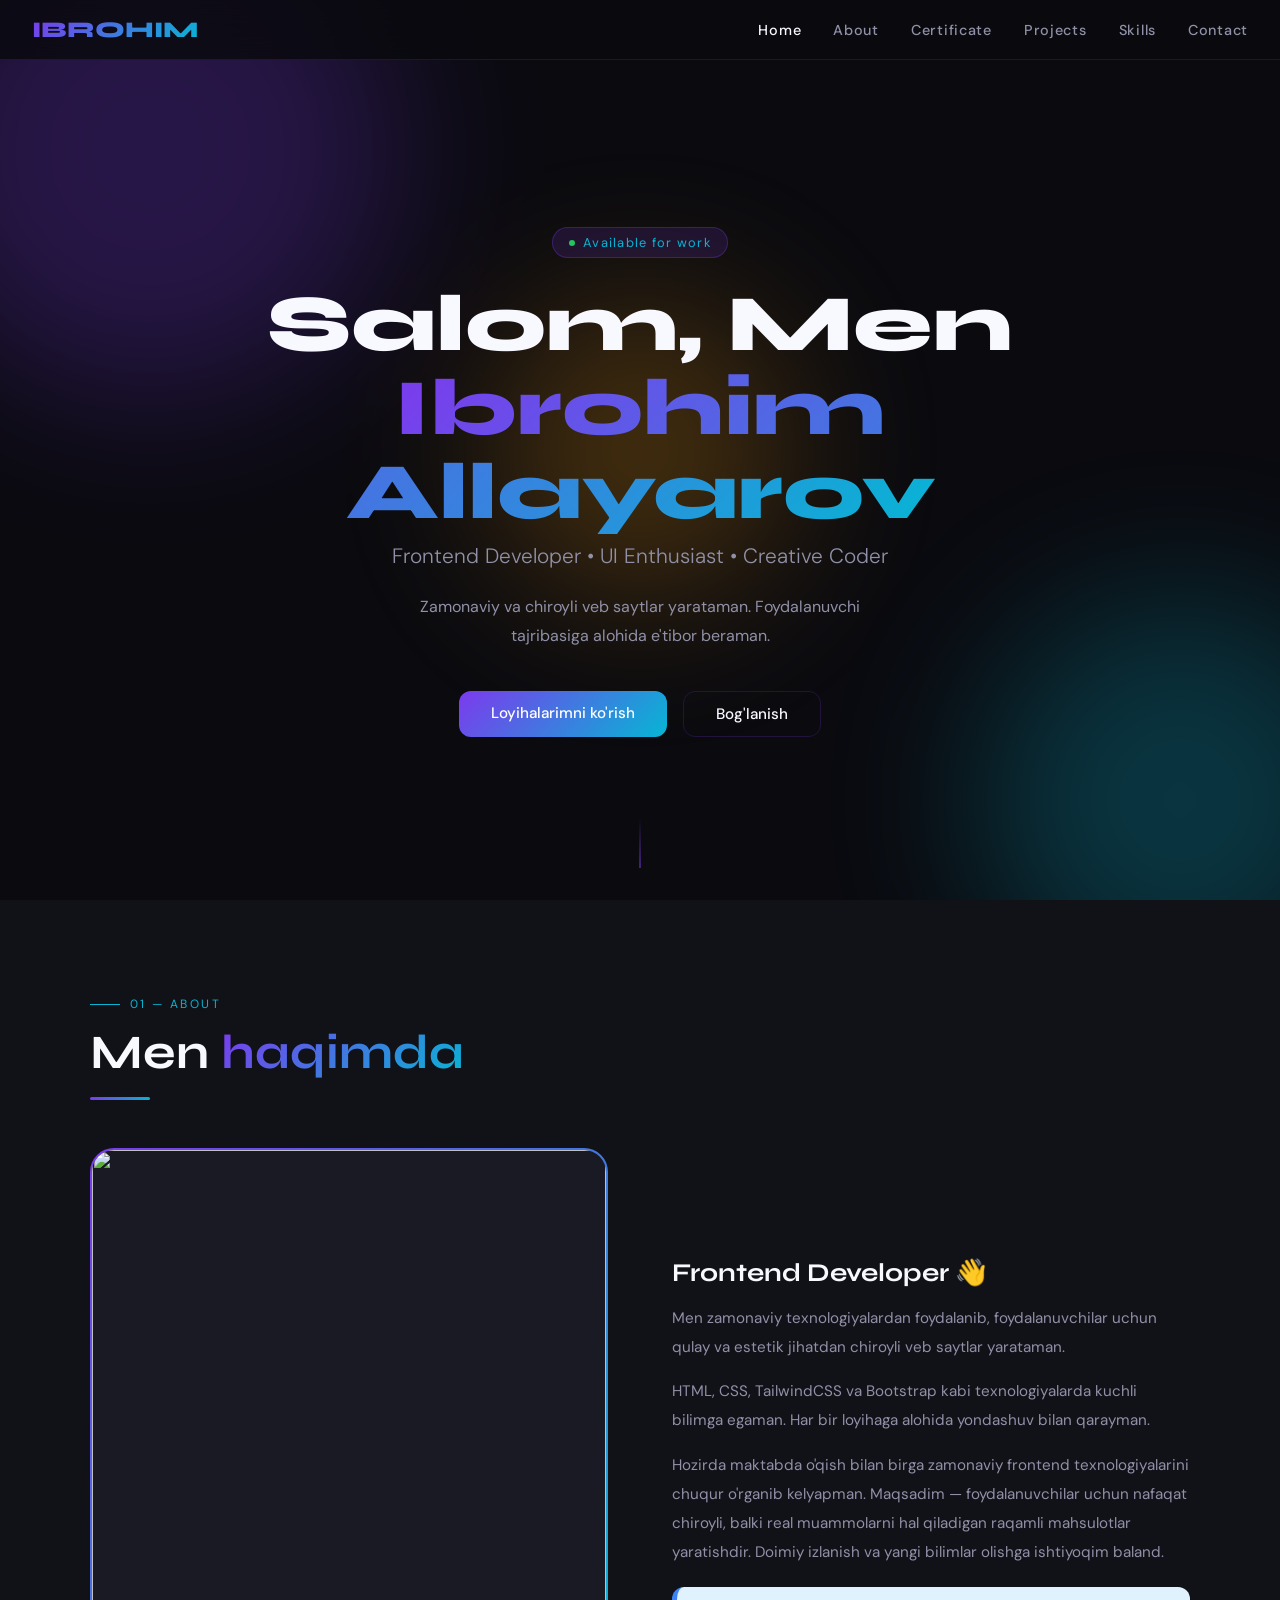
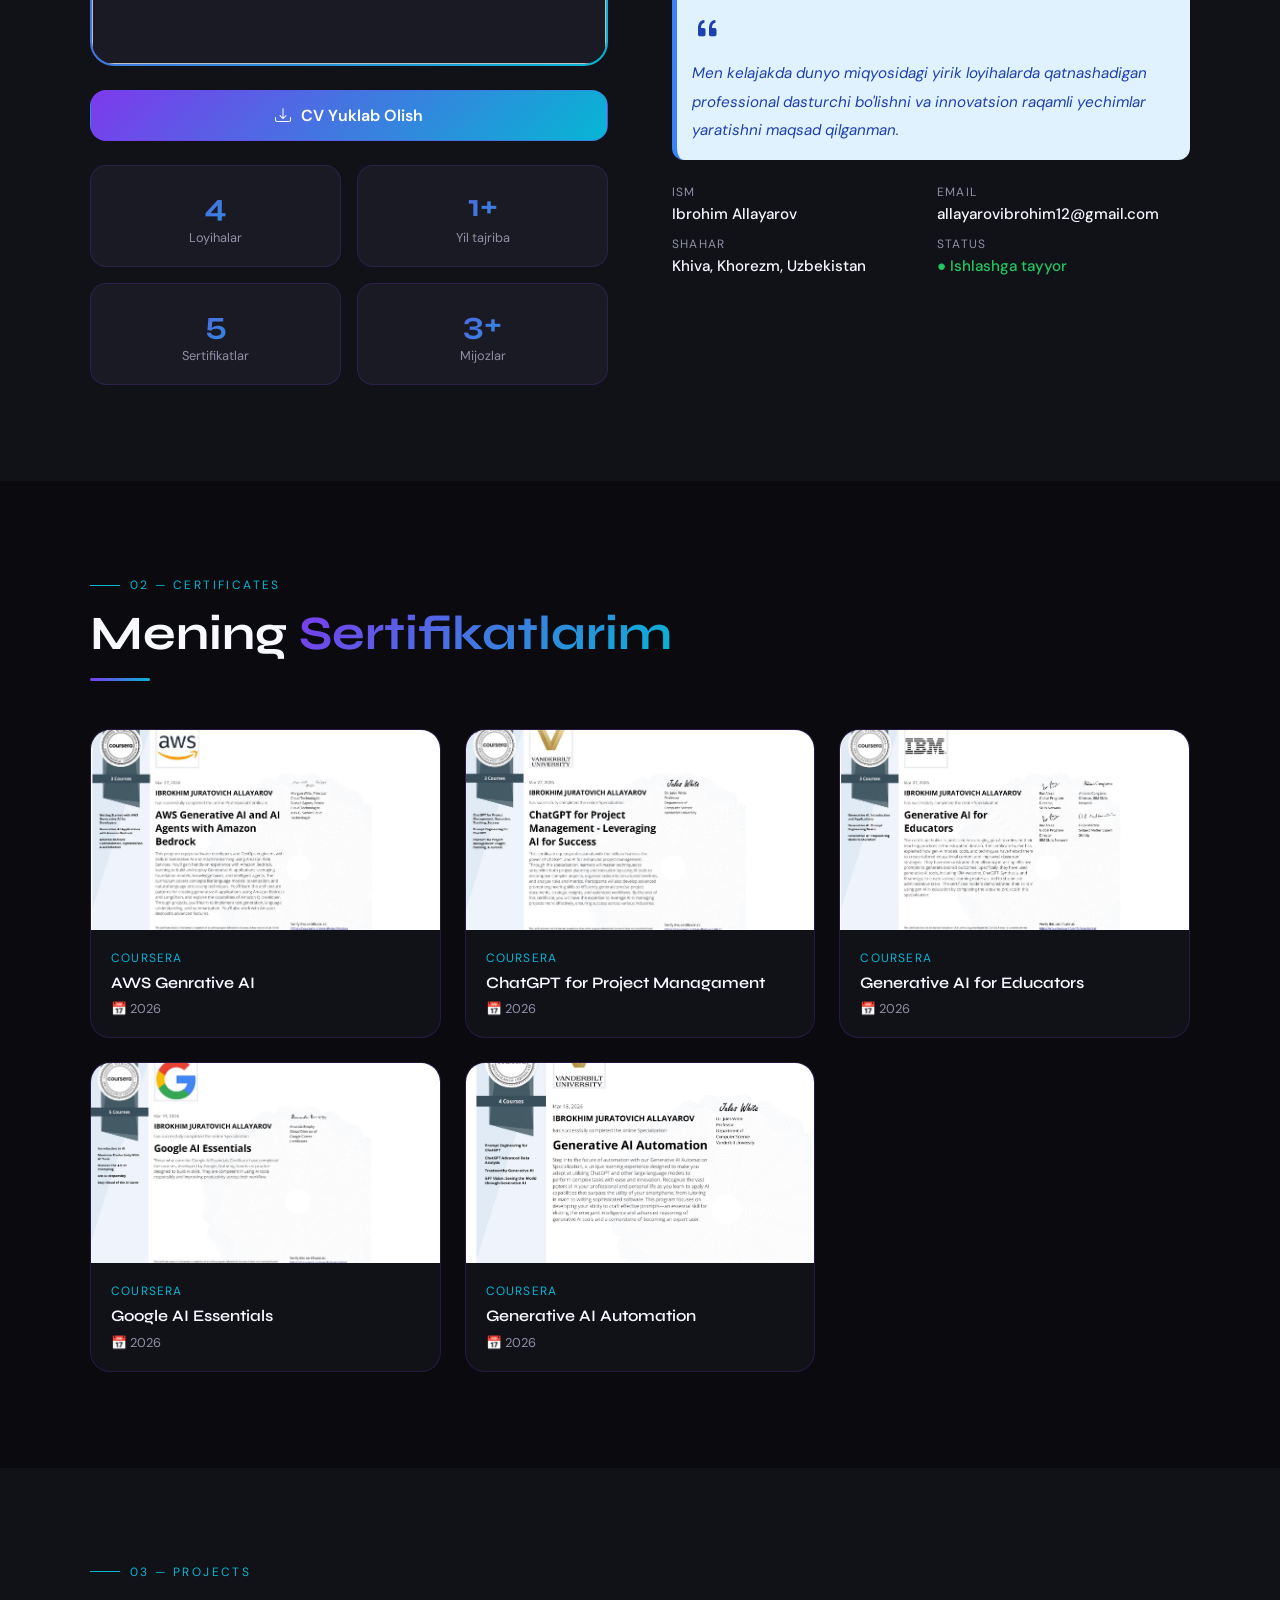
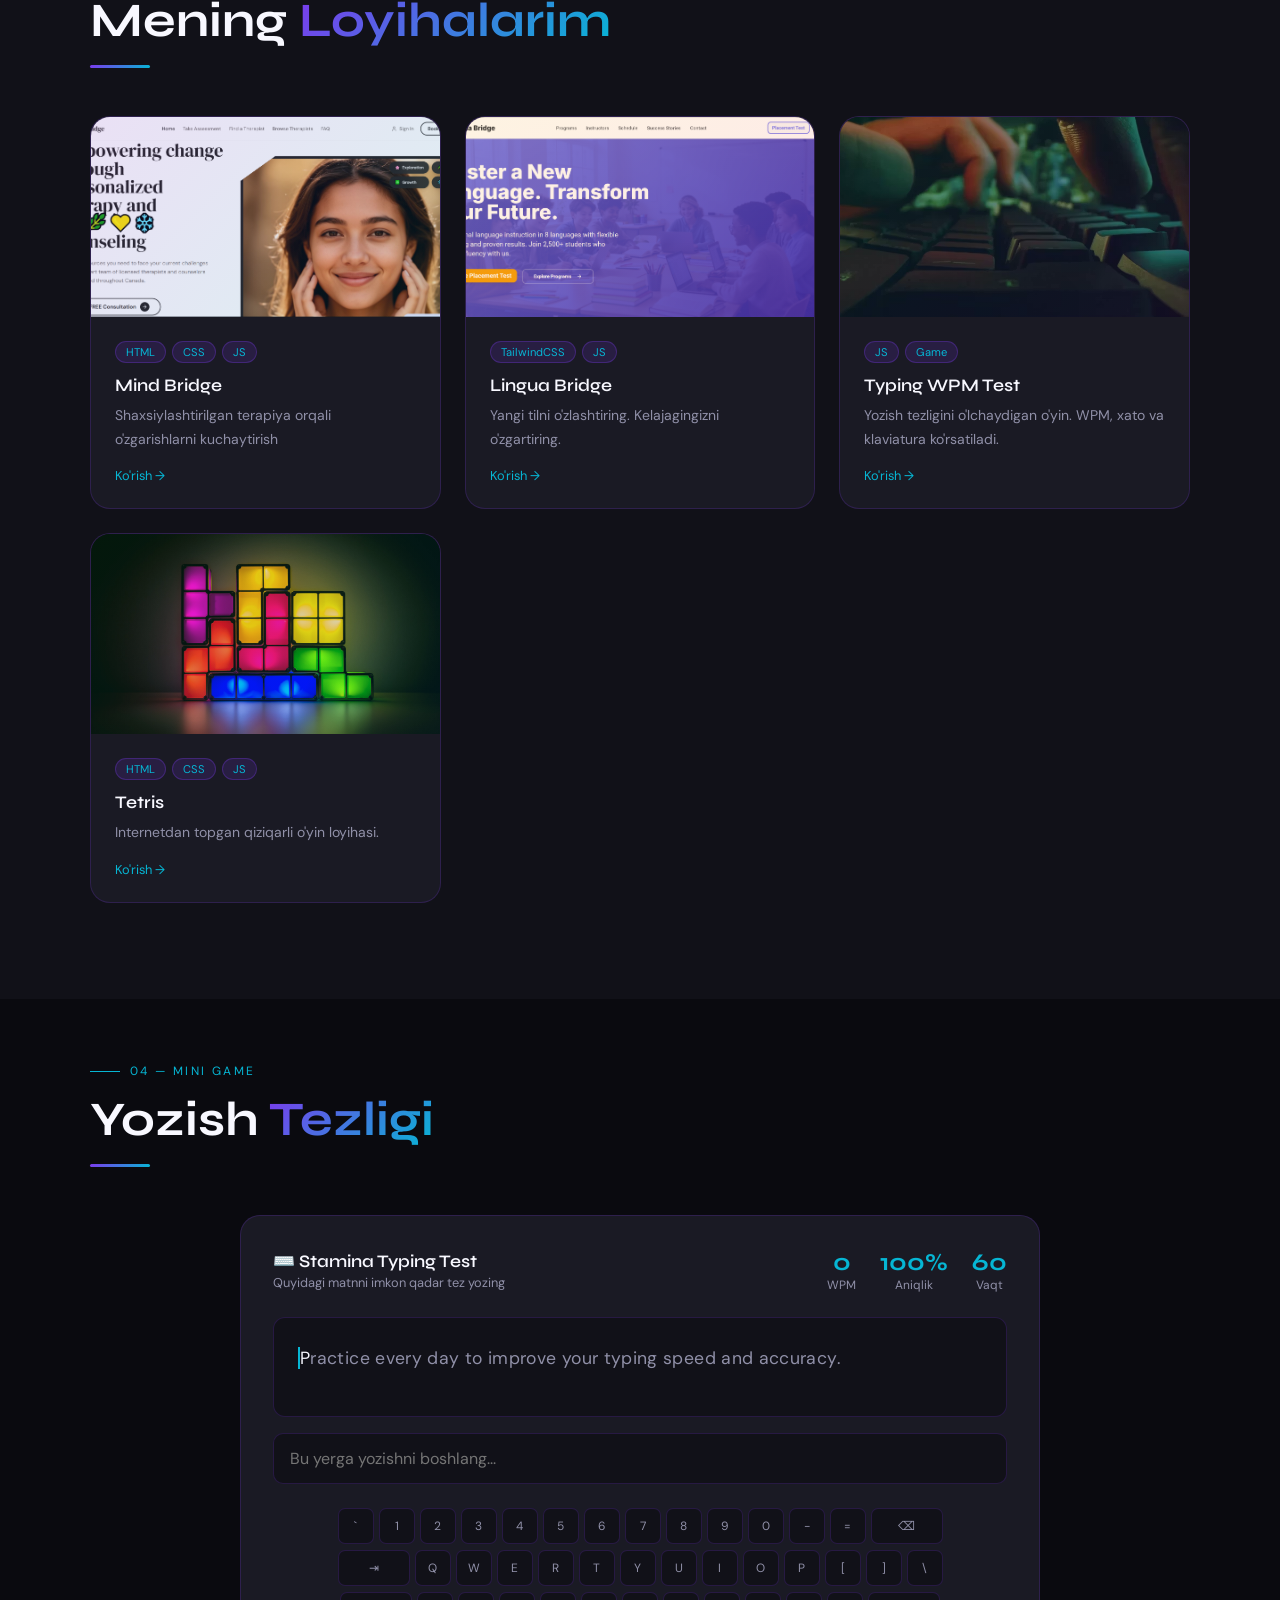
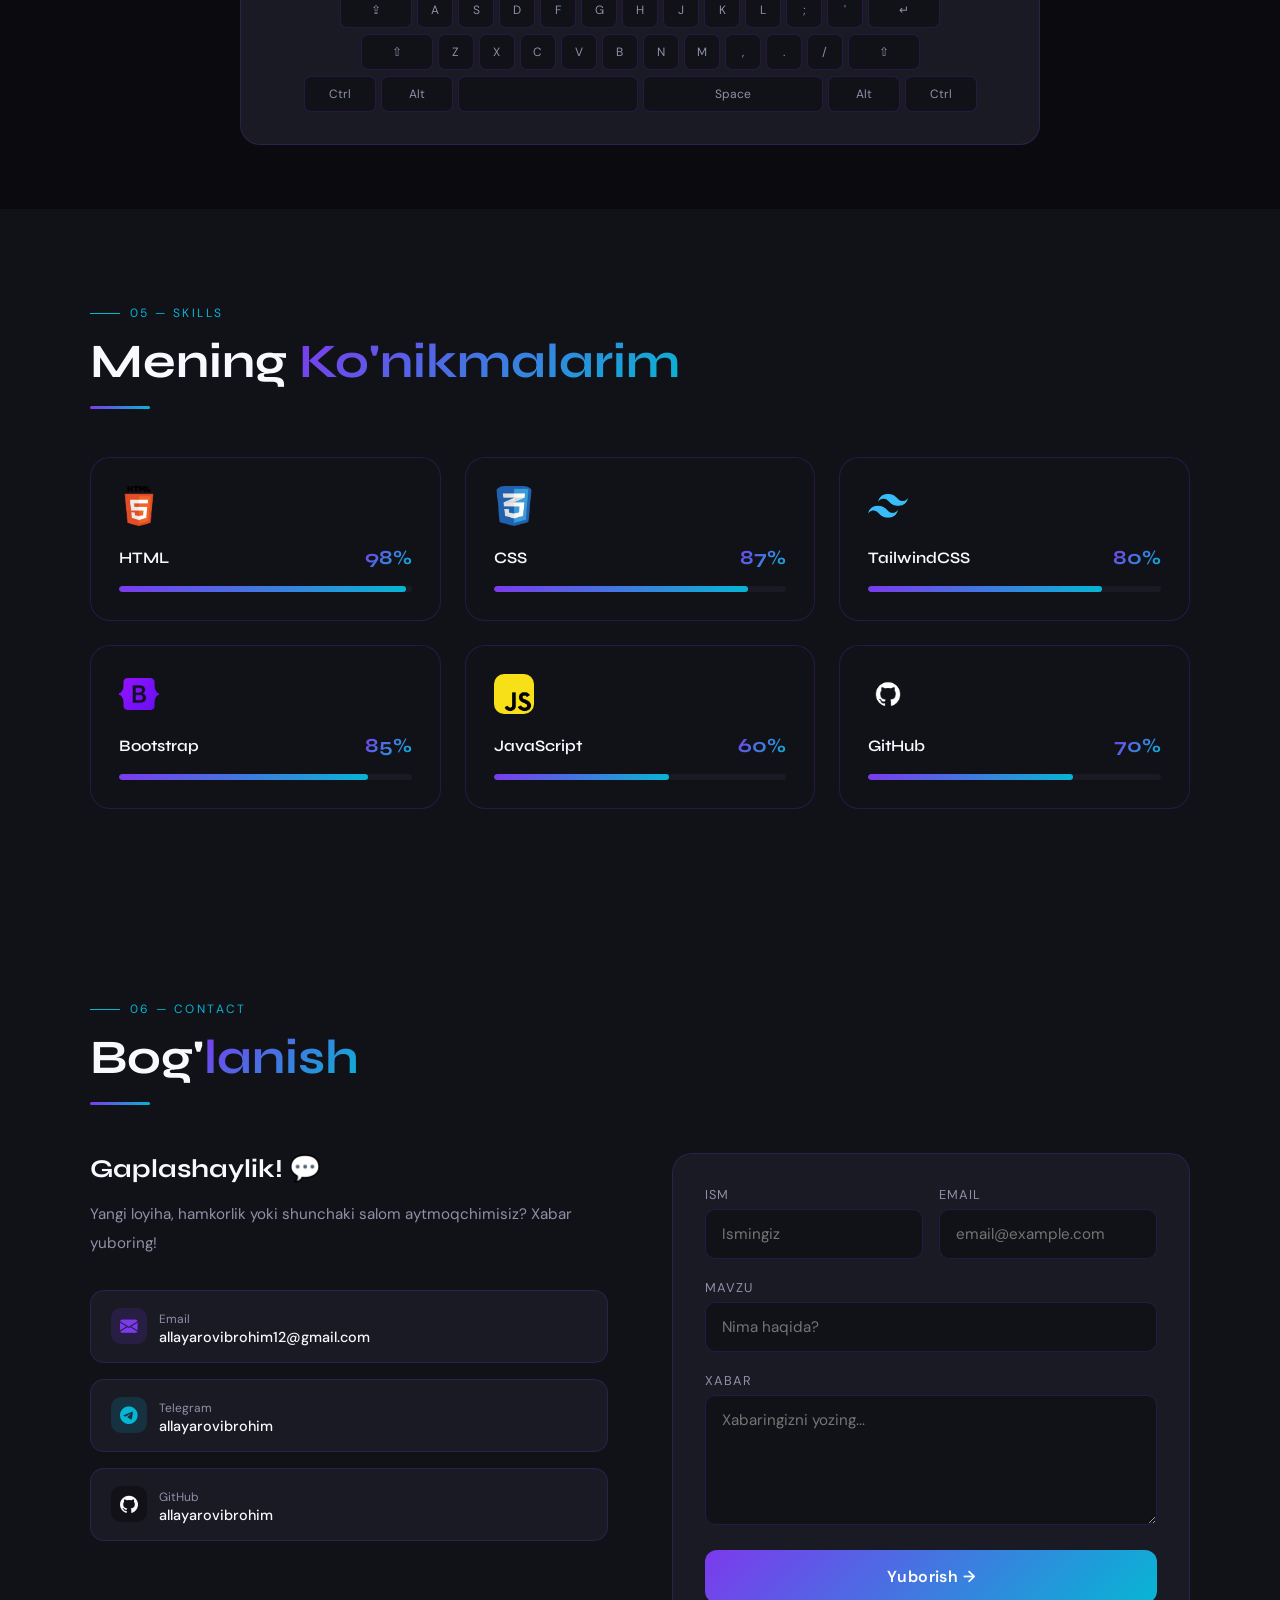
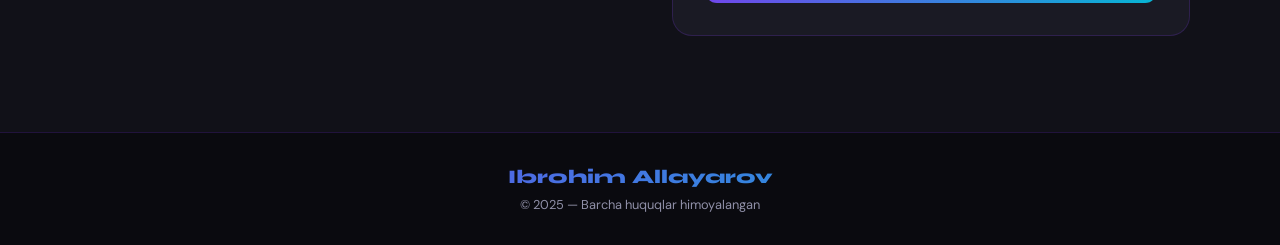
==== index.html @ ff2688ad "portfolio" ====
<!DOCTYPE html>
<html lang="uz">

<head>
    <meta charset="UTF-8">
    <meta name="viewport" content="width=device-width, initial-scale=1.0">
    <title>Portfolio | Frontend Developer</title>
    <link rel="preconnect" href="https://fonts.googleapis.com">
    <link
        href="https://fonts.googleapis.com/css2?family=Syne:wght@400;600;700;800&family=DM+Sans:wght@300;400;500&display=swap"
        rel="stylesheet">
    <link rel="stylesheet" href="style.css">
    <link rel="stylesheet" href="https://cdn.jsdelivr.net/npm/bootstrap-icons@1.11.3/font/bootstrap-icons.min.css">
</head>

<body>

    <!-- NAVBAR -->
    <nav>
        <div class="logo">DEV</div>
        <ul class="nav-links" id="navLinks">
            <li><a href="#home" onclick="closeMenu()">Home</a></li>
            <li><a href="#about" onclick="closeMenu()">About</a></li>
            <li><a href="#certificates" onclick="closeMenu()">Certificate</a></li>
            <li><a href="#projects" onclick="closeMenu()">Projects</a></li>
            <li><a href="#skills" onclick="closeMenu()">Skills</a></li>
            <li><a href="#contact" onclick="closeMenu()">Contact</a></li>
        </ul>
        <button class="nav-toggle" id="navToggle" aria-label="Menu" onclick="toggleMenu()">
            <span></span><span></span><span></span>
        </button>
    </nav>

    <!-- HERO -->
    <section id="home">
        <div class="hero-bg">
            <div class="orb orb1"></div>
            <div class="orb orb2"></div>
            <div class="orb orb3"></div>
        </div>
        <div class="hero-content">
            <div class="hero-badge">
                <span class="dot"></span>
                Available for work
            </div>
            <h1 class="hero-name">Salom, Men <span id="heroName">Allayarov Ibrohim</span></h1>
            <p class="hero-title">Frontend Developer • UI Enthusiast • Creative Coder</p>
            <p class="hero-desc">Zamonaviy va chiroyli veb saytlar yarataman. Foydalanuvchi tajribasiga alohida e'tibor
                beraman.</p>
            <div class="hero-btns">
                <a href="#projects" class="btn btn-primary">Loyihalarimni ko'rish</a>
                <a href="#contact" class="btn btn-outline">Bog'lanish</a>
            </div>
        </div>
        <div class="scroll-hint">
            <div class="scroll-line"></div>
        </div>
    </section>

    <!-- ABOUT -->
    <section id="about">
        <div class="container">
            <div class="section-label">01 — About</div>
            <h2 class="section-title">Men <span>haqimda</span></h2>
            <div class="divider"></div>
            <div class="about-grid">
                <div class="about-visual">

                    <div class="about-img-frame">
                        <div class="about-img-inner">
                            <img src="image/profile.jpg" alt="">
                        </div>
                    </div>

                    <!-- CV BUTTON -->
                    <a class="cv-btn" href="cv.html">
                        <i class="bi bi-download"></i>
                        CV Yuklab Olish
                    </a>

                    <div class="about-stats">
                        <div class="stat-box">
                            <div class="stat-num" id="statProjects">0</div>
                            <div class="stat-label">Loyihalar</div>
                        </div>

                        <div class="stat-box">
                            <div class="stat-num" id="statExp">0</div>
                            <div class="stat-label">Yil tajriba</div>
                        </div>

                        <div class="stat-box">
                            <div class="stat-num" id="statCerts">0</div>
                            <div class="stat-label">Sertifikatlar</div>
                        </div>

                        <div class="stat-box">
                            <div class="stat-num" id="statClients">0</div>
                            <div class="stat-label">Mijozlar</div>
                        </div>
                    </div>

                </div>
                <div class="about-text">
                    <h3>Frontend Developer 👋</h3>
                    <p>Men zamonaviy texnologiyalardan foydalanib, foydalanuvchilar uchun qulay va estetik jihatdan
                        chiroyli veb saytlar yarataman.</p>
                    <p>HTML, CSS, TailwindCSS va Bootstrap kabi texnologiyalarda kuchli bilimga egaman. Har bir loyihaga
                        alohida yondashuv bilan qarayman.</p>
                    <p>Hozirda maktabda o'qish bilan birga zamonaviy frontend texnologiyalarini chuqur o'rganib
                        kelyapman.
                        Maqsadim — foydalanuvchilar uchun nafaqat chiroyli, balki real muammolarni hal qiladigan raqamli
                        mahsulotlar yaratishdir. Doimiy izlanish va yangi bilimlar olishga ishtiyoqim baland.</p>
                    <p
                        style="background-color: #e0f2fe; padding: 15px; border-radius: 12px; font-style: italic; border-left: 5px solid #3b82f6; color: #1e40af; margin-top: 20px;">
                        <i style="font-size: 30px;" class="bi bi-quote"></i> <br> <i>Men kelajakda dunyo miqyosidagi
                            yirik loyihalarda qatnashadigan professional dasturchi bo'lishni va innovatsion raqamli
                            yechimlar yaratishni maqsad qilganman.</i>
                    </p>
                    <div class="about-info">
                        <div class="info-item">
                            <span class="info-key">Ism</span>
                            <span class="info-val" id="aboutName">Your Name</span>
                        </div>
                        <div class="info-item">
                            <span class="info-key">Email</span>
                            <span class="info-val" id="aboutEmail">email@example.com</span>
                        </div>
                        <div class="info-item">
                            <span class="info-key">Shahar</span>
                            <span class="info-val" id="aboutCity">Toshkent, O'zbekiston</span>
                        </div>
                        <div class="info-item">
                            <span class="info-key">Status</span>
                            <span class="info-val" style="color:#22C55E">● Ishlashga tayyor</span>
                        </div>
                    </div>
                </div>
            </div>
        </div>
    </section>

    <!-- CERTIFICATES -->
    <section id="certificates">
        <div class="container">
            <div class="section-label">02 — Certificates</div>
            <h2 class="section-title">Mening <span>Sertifikatlarim</span></h2>
            <div class="divider"></div>
            <div class="certs-grid" id="certsGrid">
                <!-- 5 certificate cards -->
            </div>
        </div>
    </section>

    <!-- PROJECTS -->
    <section id="projects">
        <div class="container">
            <div class="section-label">03 — Projects</div>
            <h2 class="section-title">Mening <span>Loyihalarim</span></h2>
            <div class="divider"></div>
            <div class="projects-grid" id="projectsGrid">
                <!-- Projects injected by JS -->
            </div>
        </div>
    </section>

    <!-- TYPING GAME -->
    <section id="typing-section" style="padding:4rem 2rem">
        <div class="container">
            <div class="section-label">04 — Mini Game</div>
            <h2 class="section-title">Yozish <span>Tezligi</span></h2>
            <div class="divider"></div>
            <div id="typing-game">
                <div class="game-header">
                    <div>
                        <div style="font-family:'Syne',sans-serif;font-size:1.1rem;font-weight:600">⌨️ Stamina Typing
                            Test</div>
                        <div style="font-size:0.8rem;color:var(--muted);margin-top:2px">Quyidagi matnni imkon qadar tez
                            yozing</div>
                    </div>
                    <div class="game-stats">
                        <div class="game-stat">
                            <div class="game-stat-val" id="wpmVal">0</div>
                            <div class="game-stat-label">WPM</div>
                        </div>
                        <div class="game-stat">
                            <div class="game-stat-val" id="accVal">100%</div>
                            <div class="game-stat-label">Aniqlik</div>
                        </div>
                        <div class="game-stat">
                            <div class="game-stat-val" id="timeVal">60</div>
                            <div class="game-stat-label">Vaqt</div>
                        </div>
                    </div>
                </div>
                <div class="game-text-area" id="gameText"></div>
                <input class="game-input" id="gameInput" placeholder="Bu yerga yozishni boshlang..." autocomplete="off"
                    autocorrect="off" autocapitalize="off" spellcheck="false">
                <div class="game-result" id="gameResult">
                    <div style="font-size:0.9rem;color:var(--muted);margin-bottom:0.5rem">Yakuniy natija</div>
                    <div class="result-wpm" id="finalWpm">0 WPM</div>
                    <div style="font-size:0.9rem;color:var(--muted);margin-top:0.5rem" id="finalAcc"></div>
                    <button onclick="resetGame()"
                        style="margin-top:1rem;padding:0.6rem 1.5rem;border-radius:10px;background:var(--grad);border:none;color:#fff;cursor:pointer;font-size:0.9rem;font-family:'DM Sans',sans-serif">Qayta
                        urinish ↺</button>
                </div>
                <div class="keyboard" id="keyboard"></div>
            </div>
        </div>
    </section>

    <!-- SKILLS -->
    <section id="skills" style="background:var(--bg2)">
        <div class="container">
            <div class="section-label">05 — Skills</div>
            <h2 class="section-title">Mening <span>Ko'nikmalarim</span></h2>
            <div class="divider"></div>
            <div class="skills-grid" id="skillsGrid"></div>
        </div>
    </section>

    <!-- CONTACT -->
    <section id="contact">
        <div class="container">
            <div class="section-label">06 — Contact</div>
            <h2 class="section-title">Bog'<span>lanish</span></h2>
            <div class="divider"></div>
            <div class="contact-grid">
                <div class="contact-info">
                    <h3>Gaplashaylik! 💬</h3>
                    <p>Yangi loyiha, hamkorlik yoki shunchaki salom aytmoqchimisiz? Xabar yuboring!</p>
                    <div class="contact-links">
                        <a href="mailto:email@example.com" class="contact-link">
                            <div class="cl-icon email"><i class="bi bi-envelope-fill"></i></div>
                            <div class="cl-text">
                                <small>Email</small>
                                <span id="contactEmail">allayarovibrohim12@gmail.com</span>
                            </div>
                        </a>
                        <a href="https://t.me/allayarovibrohim" target="_blank" rel="noopener noreferrer"
                            class="contact-link">
                            <div class="cl-icon telegram"><i class="bi bi-telegram"></i></div>
                            <div class="cl-text">
                                <small>Telegram</small>
                                <span id="contactTelegram">allayarovibrohim</span>
                            </div>
                        </a>
                        <a href="https://github.com/allayarovibrohim" target="_blank" rel="noopener noreferrer"
                            class="contact-link">
                            <div class="cl-icon github"><i class="bi bi-github"></i></div>
                            <div class="cl-text">
                                <small>GitHub</small>
                                <span id="contactGithub">allayarovibrohim</span>
                            </div>
                        </a>
                    </div>
                </div>
                <div class="contact-form">
                    <div class="form-row">
                        <div class="form-group">
                            <label>Ism</label>
                            <input type="text" id="cfName" placeholder="Ismingiz">
                        </div>
                        <div class="form-group">
                            <label>Email</label>
                            <input type="email" id="cfEmail" placeholder="email@example.com">
                        </div>
                    </div>
                    <div class="form-group">
                        <label>Mavzu</label>
                        <input type="text" id="cfSubject" placeholder="Nima haqida?">
                    </div>
                    <div class="form-group">
                        <label>Xabar</label>
                        <textarea id="cfMsg" placeholder="Xabaringizni yozing..."></textarea>
                    </div>
                    <button class="btn-send" onclick="sendMessage()">Yuborish →</button>
                </div>
            </div>
        </div>
    </section>

    <!-- FOOTER -->
    <footer>
        <div class="footer-logo" id="footerName">DEV</div>
        <p>© 2025 — Barcha huquqlar himoyalangan</p>
    </footer>

    <!-- LIGHTBOX -->
    <div class="lightbox" id="lightbox" onclick="closeLightbox()">
        <button class="lb-close" onclick="closeLightbox()">✕</button>
        <img id="lbImg" src="" alt="Certificate">
    </div>

    <script>
        // ============ DEFAULT DATA — O'ZINGIZNING MA'LUMOTLARINGIZNI KIRITING ============
        const DATA = {
            name: "Ibrohim Allayarov",
            email: "allayarovibrohim12@gmail.com",
            city: "Khiva, Khorezm, Uzbekistan",
            telegram: "allayarovibrohim",
            github: "allayarovibrohim",
            stats: { projects: 4, exp: 1, certs: 5, clients: 3 },

            // Sertifikatlaringiz — img: certificate rasmini qo'ying, link: Coursera/boshqa havolasi
            certificates: [
                { platform: "Coursera", title: "AWS Genrative AI", date: "2026", img: "media/certificates/aws-generative-ai-bedrock.jpg", link: "https://www.coursera.org/account/accomplishments/specialization/certificate/GSCW2N4VUIDJ" },
                { platform: "Coursera", title: "ChatGPT for Project Managament", date: "2026", img: "media/certificates/chatgpt-project-management.jpg", link: "https://www.coursera.org/account/accomplishments/specialization/certificate/C3LVZTLEX52X" },
                { platform: "Coursera", title: "Generative AI for Educators", date: "2026", img: "media/certificates/generative-ai-for-educators.jpg", link: "https://www.coursera.org/account/accomplishments/specialization/certificate/FNHV1QO3H07A" },
                { platform: "Coursera", title: "Google AI Essentials", date: "2026", img: "media/certificates/google-ai-essentials.jpg", link: "https://www.coursera.org/account/accomplishments/specialization/certificate/E9WSN9SL5QDN" },
                { platform: "Coursera", title: "Generative AI Automation", date: "2026", img: "media/certificates/generative-ai-automation.jpg", link: "https://www.coursera.org/account/accomplishments/specialization/certificate/H05P8K94MFX8" },
            ],

            // Loyihalaringiz — link: sayt havolasi
            projects: [
                { title: "Mind Bridge", desc: "Shaxsiylashtirilgan terapiya orqali o'zgarishlarni kuchaytirish", tags: ["HTML", "CSS", "JS"], link: "https://mindbridge-website.lovable.app", img: "image/mindbridge.png", grad: "linear-gradient(135deg,#7C3AED33,#06B6D433)" },
                { title: "Lingua Bridge", desc: "Yangi tilni o'zlashtiring. Kelajagingizni o'zgartiring.", tags: ["TailwindCSS", "JS"], link: "https://wordways-bridge.lovable.app", img: "image/linguabridge.png", grad: "linear-gradient(135deg,#F59E0B33,#EF444433)" },
                { title: "Typing WPM Test", desc: "Yozish tezligini o'lchaydigan o'yin. WPM, xato va klaviatura ko'rsatiladi.", tags: ["JS", "Game"], link: "#typing-section", img: "image/typing.png", grad: "linear-gradient(135deg,#06B6D433,#7C3AED33)" },
                { title: "Tetris", desc: "Internetdan topgan qiziqarli o'yin loyihasi.", tags: ["HTML", "CSS", "JS"], link: "tetris.html", img: "image/tetris.png", grad: "linear-gradient(135deg,#22C55E33,#06B6D433)" },
            ],

            // Ko'nikmalaringiz (Skills)
            skills: [
                { name: "HTML", pct: 98, img: "image/html.png" },
                { name: "CSS", pct: 87, img: "image/css.png" },
                { name: "TailwindCSS", pct: 80, img: "image/tailwindcss.png" },
                { name: "Bootstrap", pct: 85, img: "image/bootstrap.png" },
                { name: "JavaScript", pct: 60, img: "image/js.png" }, // Adjusted JS percentage
                { name: "GitHub", pct: 70, img: "image/github.png" }, // Adjusted GitHub percentage
            ]
        };
        // ====================================================================

        let currentPortfolioData = DATA;

        function renderPortfolio() {
            document.getElementById('heroName').textContent = currentPortfolioData.name;
            document.getElementById('aboutName').textContent = currentPortfolioData.name;
            document.getElementById('aboutEmail').textContent = currentPortfolioData.email;
            document.getElementById('aboutCity').textContent = currentPortfolioData.city;
            document.getElementById('contactEmail').textContent = currentPortfolioData.email;
            document.getElementById('footerName').textContent = currentPortfolioData.name;
            document.querySelector('.logo').textContent = currentPortfolioData.name.split(' ')[0].toUpperCase();

            document.querySelector('a[href^="mailto"]').href = `mailto:${currentPortfolioData.email}`;
            document.querySelector('a[href*="t.me"]').href = `https://t.me/${currentPortfolioData.telegram}`;
            document.querySelector('a[href*="github.com"]').href = `https://github.com/${currentPortfolioData.github}`;
            document.getElementById('contactTelegram').textContent = currentPortfolioData.telegram;
            document.getElementById('contactGithub').textContent = currentPortfolioData.github;

            renderCertificates();
            renderProjects();
            renderSkills();
        }

        // Animate counters
        function animateCount(el, target, suffix = '') {
            let start = 0, dur = 1500, step = 16;
            const inc = target / (dur / step);
            const t = setInterval(() => {
                start = Math.min(start + inc, target);
                if (el) el.textContent = Math.floor(start) + (suffix || '');
                if (start >= target) clearInterval(t);
            }, step);
        }
        const observer = new IntersectionObserver(entries => {
            entries.forEach(e => {
                if (e.isIntersecting) {
                    animateCount(document.getElementById('statProjects'), currentPortfolioData.stats.projects);
                    animateCount(document.getElementById('statExp'), currentPortfolioData.stats.exp, '+');
                    animateCount(document.getElementById('statCerts'), currentPortfolioData.stats.certs);
                    animateCount(document.getElementById('statClients'), currentPortfolioData.stats.clients, '+');
                    observer.disconnect();
                }
            });
        }, { threshold: 0.3 });
        observer.observe(document.getElementById('about'));

        // Certificates
        function renderCertificates() {
            const certsGrid = document.getElementById('certsGrid');
            certsGrid.innerHTML = '';
            currentPortfolioData.certificates.forEach((c, i) => {
                certsGrid.innerHTML += `
  <div class="cert-card">
    <div class="cert-img">
      ${c.img ? `<img src="${c.img}" alt="${c.title.replace(/"/g, '&quot;')}">` : `<div class="cert-img-placeholder">🏆</div>`}
      <div class="cert-overlay">
        <button class="cert-action view" onclick="handleCertClick(event, ${i})" title="Ko'rish">👁</button>
        <a class="cert-action link" href="${c.link}" target="_blank" title="Havola" style="transform:rotate(45deg);display:inline-flex;align-items:center;justify-content:center;text-decoration:none">🔗</a>
      </div>
    </div>
    <div class="cert-body">
      <div class="cert-platform">${c.platform}</div>
      <div class="cert-title">${c.title}</div>
      <div class="cert-date">📅 ${c.date}</div>
    </div>
  </div>`;
            });
        }

        function handleCertClick(e, index) {
            const c = currentPortfolioData.certificates[index];
            openLightbox(e, c.img || '', c.title);
        }

        // Projects
        function renderProjects() {
            const projGrid = document.getElementById('projectsGrid');
            projGrid.innerHTML = '';
            currentPortfolioData.projects.forEach(p => {
                projGrid.innerHTML += `
  <a class="proj-card" href="${p.link}" ${p.link.startsWith('http') ? 'target="_blank"' : ''}>
    <div class="proj-thumb">
      <div class="proj-thumb-gradient" style="background:${p.grad}"></div>
      <div class="proj-thumb-content">
    ${p.img
                        ? `<img src="${p.img}" alt="${p.title.replace(/"/g, '&quot;')}" class="project-image">`
                        : `<div class="proj-thumb-icon">${p.emoji}</div>`}
</div>
    </div>
    <div class="proj-body">
      <div class="proj-tags">${p.tags.map(t => `<span class="proj-tag">${t}</span>`).join('')}</div>
      <div class="proj-title">${p.title}</div>
      <div class="proj-desc">${p.desc || ''}</div>
      <div class="proj-link-icon">Ko'rish →</div>
    </div>
  </a>`;
            });
        }

        // Skills
        function renderSkills() {
            const skillsGrid = document.getElementById('skillsGrid');
            skillsGrid.innerHTML = '';
            currentPortfolioData.skills.forEach(s => {
                skillsGrid.innerHTML += `
  <div class="skill-card">
    <div class="skill-icon">${s.img ? `<img src="${s.img}" alt="${s.name}" class="skill-image">` : s.icon}</div>
    <div class="skill-top">
      <span class="skill-name">${s.name}</span>
      <span class="skill-pct">${s.pct}%</span>
    </div>
    <div class="skill-bar-bg"><div class="skill-bar" data-pct="${s.pct}"></div></div>
  </div>`;
            });

            const skillObs = new IntersectionObserver(entries => {
                entries.forEach(e => {
                    if (e.isIntersecting) {
                        document.querySelectorAll('.skill-bar').forEach(bar => {
                            bar.style.width = bar.dataset.pct + '%';
                        });
                        skillObs.disconnect();
                    }
                });
            }, { threshold: 0.2 });
            skillObs.observe(document.getElementById('skills'));
        }

        // Lightbox
        function openLightbox(e, src, title) {
            const lb = document.getElementById('lightbox');
            const img = document.getElementById('lbImg');
            if (src) { img.src = src; } else { img.src = 'data:image/svg+xml,<svg xmlns="http://www.w3.org/2000/svg" width="400" height="300"><rect fill="%231A1A24" width="400" height="300" rx="16"/><text x="200" y="140" text-anchor="middle" fill="%239090A8" font-size="48">🏆</text><text x="200" y="190" text-anchor="middle" fill="%239090A8" font-size="18">' + encodeURIComponent(title) + '</text></svg>'; }
            lb.classList.add('active');
            if (e) e.stopPropagation();
        }
        function closeLightbox() { document.getElementById('lightbox').classList.remove('active'); }

        // Nav
        function toggleMenu() {
            document.getElementById('navLinks').classList.toggle('open');
        }
        function closeMenu() {
            document.getElementById('navLinks').classList.remove('open');
        }

        // Contact form
        function sendMessage() {
            const n = document.getElementById('cfName').value.trim();
            const e = document.getElementById('cfEmail').value.trim();
            const s = document.getElementById('cfSubject').value.trim();
            const m = document.getElementById('cfMsg').value.trim();
            if (!n || !e || !m) { alert('Iltimos, barcha maydonlarni to\'ldiring!'); return; }
            const mailto = `mailto:${currentPortfolioData.email}?subject=${encodeURIComponent(s || 'Portfolio orqali xabar')}&body=${encodeURIComponent('Ism: ' + n + '\nEmail: ' + e + '\n\n' + m)}`;
            window.location.href = mailto;
        }

        function setTheme(theme) {
            document.documentElement.setAttribute('data-theme', theme);
            localStorage.setItem('portfolio_theme', theme);

            if (theme === 'system') {
                const isDark = window.matchMedia('(prefers-color-scheme: dark)').matches;
                document.documentElement.setAttribute('data-theme', isDark ? 'dark' : 'light');
            }
        }

        // Sahifa yuklanganda mavzuni tekshirish
        const savedTheme = localStorage.getItem('portfolio_theme') || 'dark';
        setTheme(savedTheme);

        // Sahifa yuklanganda sessiyani tekshirish
        window.addEventListener('load', () => {
            renderPortfolio();
        });

        // ===== TYPING GAME =====
        const sentences = [
            "Frontend development is the art of creating beautiful user interfaces.",
            "JavaScript is the language of the web and powers modern applications.",
            "CSS makes websites look stunning and responsive on all devices.",
            "TailwindCSS utility classes speed up the development workflow greatly.",
            "Clean code is the foundation of every successful software project.",
            "Practice every day to improve your typing speed and accuracy.",
            "Web development combines creativity and technical skills perfectly.",
        ];

        let gameState = { active: false, timer: null, timeLeft: 60, wordIndex: 0, charIndex: 0, errors: 0, totalTyped: 0, startTime: null };
        let currentSentence = '';
        let pressedKeys = new Set();

        const keyboard = [
            ['`', '1', '2', '3', '4', '5', '6', '7', '8', '9', '0', '-', '=', '⌫ wide'],
            ['Tab wider', 'q', 'w', 'e', 'r', 't', 'y', 'u', 'i', 'o', 'p', '[', ']', '\\'],
            ['Caps wider', 'a', 's', 'd', 'f', 'g', 'h', 'j', 'k', 'l', ';', "'", 'Enter wider'],
            ['Shift wider', 'z', 'x', 'c', 'v', 'b', 'n', 'm', ',', '.', '/', `↑ wide`],
            ['Ctrl wide', 'Alt wide', 'widest', ' ', 'Alt wide', 'Ctrl wide']
        ];
        const kbEl = document.getElementById('keyboard');
        const rows = [
            ['`', '1', '2', '3', '4', '5', '6', '7', '8', '9', '0', '-', '=', 'Backspace'],
            ['Tab', 'q', 'w', 'e', 'r', 't', 'y', 'u', 'i', 'o', 'p', '[', ']', '\\'],
            ['Caps', 'a', 's', 'd', 'f', 'g', 'h', 'j', 'k', 'l', ';', "'", 'Enter'],
            ['Shift', 'z', 'x', 'c', 'v', 'b', 'n', 'm', ',', '.', '/', '↑'],
            ['Ctrl', 'Alt', ' ', 'Space', 'Alt', 'Ctrl']
        ];
        const displayRows = [
            ['`', '1', '2', '3', '4', '5', '6', '7', '8', '9', '0', '-', '=', '⌫'],
            ['⇥', 'Q', 'W', 'E', 'R', 'T', 'Y', 'U', 'I', 'O', 'P', '[', ']', '\\'],
            ['⇪', 'A', 'S', 'D', 'F', 'G', 'H', 'J', 'K', 'L', ';', "'", '↵'],
            ['⇧', 'Z', 'X', 'C', 'V', 'B', 'N', 'M', ',', '.', '/', '⇧'],
            ['Ctrl', 'Alt', '', 'Space', 'Alt', 'Ctrl']
        ];
        const wideKeys = new Set(['Backspace', 'Tab', 'Caps', 'Enter', 'Shift', '↑', 'Ctrl', 'Alt', 'Space', ' ', '⌫', '⇥', '⇪', '↵', '⇧']);
        const widestKeys = new Set([' ', 'Space', '', 'widest']);
        rows.forEach((row, ri) => {
            const div = document.createElement('div'); div.className = 'kb-row';
            row.forEach((k, ki) => {
                const span = document.createElement('span');
                const d = displayRows[ri][ki] || k;
                if (widestKeys.has(k)) { span.className = 'kb-key widest'; }
                else if (wideKeys.has(k)) { span.className = 'kb-key wider'; }
                else { span.className = 'kb-key'; }
                span.textContent = d;
                span.dataset.key = k.toLowerCase();
                div.appendChild(span);
            });
            kbEl.appendChild(div);
        });

        function flashKey(char) {
            const key = char.toLowerCase();
            document.querySelectorAll('.kb-key').forEach(el => {
                if (el.dataset.key === key || (key === ' ' && el.dataset.key === ' ')) {
                    el.classList.add('active');
                    setTimeout(() => el.classList.remove('active'), 120);
                }
            });
        }

        function renderText() {
            const el = document.getElementById('gameText');
            el.innerHTML = '';
            for (let i = 0; i < currentSentence.length; i++) {
                const s = document.createElement('span');
                s.textContent = currentSentence[i];
                if (i < gameState.charIndex) { s.className = gameState.errors > 0 && i >= gameState.charIndex - gameState.errors ? 'wrong' : 'correct'; }
                else if (i === gameState.charIndex) { s.className = 'current'; }
                else { s.className = 'pending'; }
                el.appendChild(s);
            }
        }

        function initGame() {
            currentSentence = sentences[Math.floor(Math.random() * sentences.length)];
            gameState = { active: false, timer: null, timeLeft: 60, charIndex: 0, errors: 0, totalTyped: 0, startTime: null };
            document.getElementById('gameInput').value = '';
            document.getElementById('wpmVal').textContent = '0';
            document.getElementById('accVal').textContent = '100%';
            document.getElementById('timeVal').textContent = '60';
            document.getElementById('gameResult').classList.remove('show');
            renderText();
        }

        function startTimer() {
            gameState.startTime = Date.now();
            gameState.active = true;
            gameState.timer = setInterval(() => {
                gameState.timeLeft--;
                document.getElementById('timeVal').textContent = gameState.timeLeft;
                const elapsed = (Date.now() - gameState.startTime) / 60000;
                const wpm = Math.round((gameState.totalTyped / 5) / elapsed) || 0;
                document.getElementById('wpmVal').textContent = wpm;
                if (gameState.timeLeft <= 0) { endGame(); }
            }, 1000);
        }

        function endGame() {
            clearInterval(gameState.timer);
            gameState.active = false;
            document.getElementById('gameInput').disabled = true;
            const elapsed = (Date.now() - gameState.startTime) / 60000;
            const wpm = Math.round((gameState.totalTyped / 5) / Math.max(elapsed, 0.01));
            const acc = gameState.totalTyped > 0 ? Math.round(((gameState.totalTyped - gameState.errors) / gameState.totalTyped) * 100) : 100;
            document.getElementById('finalWpm').textContent = wpm + ' WPM';
            document.getElementById('finalAcc').textContent = 'Aniqlik: ' + acc + '%  |  Xatolar: ' + gameState.errors;
            document.getElementById('gameResult').classList.add('show');
        }

        function resetGame() {
            clearInterval(gameState.timer);
            document.getElementById('gameInput').disabled = false;
            document.getElementById('gameInput').value = '';
            document.getElementById('gameInput').focus();
            initGame();
        }

        document.getElementById('gameInput').addEventListener('input', function (e) {
            if (!gameState.active) { startTimer(); }
            if (!gameState.active && gameState.timeLeft <= 0) return;
            const val = this.value;
            if (!val.length) { gameState.charIndex = 0; renderText(); return; }
            const lastChar = val[val.length - 1];
            flashKey(lastChar);
            if (gameState.charIndex < currentSentence.length) {
                const expected = currentSentence[gameState.charIndex];
                gameState.totalTyped++;
                if (lastChar === expected) { gameState.charIndex++; }
                else { gameState.errors++; }
                // Check complete
                if (gameState.charIndex >= currentSentence.length) {
                    currentSentence = sentences[Math.floor(Math.random() * sentences.length)];
                    gameState.charIndex = 0;
                    this.value = '';
                }
                renderText();
            }
        });

        document.addEventListener('keydown', e => {
            const key = e.key.toLowerCase();
            document.querySelectorAll('.kb-key').forEach(el => {
                if (el.dataset.key === key || (key === ' ' && el.dataset.key === ' ')) {
                    el.classList.add('active');
                }
            });
        });
        document.addEventListener('keyup', e => {
            const key = e.key.toLowerCase();
            document.querySelectorAll('.kb-key').forEach(el => {
                if (el.dataset.key === key || (key === ' ' && el.dataset.key === ' ')) {
                    el.classList.remove('active');
                }
            });
        });

        initGame();

        // Smooth nav highlight
        window.addEventListener('scroll', () => {
            const sections = ['home', 'about', 'certificates', 'projects', 'typing-section', 'skills', 'contact'];
            const scrollY = window.scrollY + 100;
            sections.forEach(id => {
                const el = document.getElementById(id);
                if (!el) return;
                const top = el.offsetTop, h = el.offsetHeight;
                if (scrollY >= top && scrollY < top + h) {
                    document.querySelectorAll('.nav-links a').forEach(a => {
                        a.style.color = a.getAttribute('href') === '#' + id ? 'var(--text)' : 'var(--muted)';
                    });
                }
            });
        });
    </script>
</body>

</html>
---- style.css ----
* {
    margin: 0;
    padding: 0;
    box-sizing: border-box
}

:root {
    --primary: #7C3AED;
    --secondary: #06B6D4;
    --accent: #F59E0B;
    --bg: #0A0A0F;
    --bg2: #111118;
    --bg3: #1A1A24;
    --text: #F8F8FF;
    --muted: #9090A8;
    --border: rgba(124, 58, 237, 0.2);
    --grad: linear-gradient(135deg, #7C3AED, #06B6D4);
    --grad2: linear-gradient(135deg, #F59E0B, #EF4444);
}

/* THEMES */
[data-theme="light"] {
    --bg: #F8F9FA;
    --bg2: #FFFFFF;
    --bg3: #F1F3F5;
    --text: #212529;
    --muted: #495057;
    --border: rgba(124, 58, 237, 0.1);
    --primary: #6D28D9;
    --secondary: #0891B2;
    --grad: linear-gradient(135deg, #6D28D9, #0891B2);
}

[data-theme="neon"] {
    --bg: #03001C;
    --bg2: #0B0742;
    --bg3: #120078;
    --text: #00F5FF;
    --primary: #FF00E4;
    --secondary: #00F5FF;
    --muted: #9D00FF;
    --border: rgba(255, 0, 228, 0.3);
    --grad: linear-gradient(135deg, #FF00E4, #00F5FF);
}

[data-theme="neon"] body::after {
    content: '';
    position: fixed;
    inset: 0;
    background: radial-gradient(circle at 50% 50%, rgba(255, 0, 228, 0.05), transparent);
    pointer-events: none;
    z-index: 999;
}

html {
    scroll-behavior: smooth
}

body {
    font-family: 'DM Sans', sans-serif;
    background: var(--bg);
    color: var(--text);
    overflow-x: hidden
}

/* Scrollbar */
::-webkit-scrollbar {
    width: 4px
}

::-webkit-scrollbar-track {
    background: var(--bg)
}

::-webkit-scrollbar-thumb {
    background: var(--primary);
    border-radius: 2px
}

/* NAVBAR */
nav {
    position: fixed;
    top: 0;
    left: 0;
    right: 0;
    z-index: 1000;
    padding: 1rem 2rem;
    display: flex;
    flex-direction: row;
    justify-content: space-between;
    align-items: center;
    background: rgba(10, 10, 15, 0.85);
    backdrop-filter: blur(20px);
    border-bottom: 1px solid var(--border)
}

.logo {
    font-family: 'Syne', sans-serif;
    font-size: 1.4rem;
    font-weight: 800;
    background: var(--grad);
    -webkit-background-clip: text;
    -webkit-text-fill-color: transparent
}

.nav-links {
    display: flex;
    gap: 2rem;
    list-style: none;
}

.nav-links a {
    color: var(--muted);
    text-decoration: none;
    font-size: 0.9rem;
    font-weight: 500;
    letter-spacing: 0.05em;
    transition: color 0.3s
}

.nav-links a:hover {
    color: var(--text)
}

.nav-toggle {
    display: none;
    flex-direction: column;
    gap: 5px;
    cursor: pointer;
    border: none;
    background: none;
    padding: 4px
}

.nav-toggle span {
    width: 24px;
    height: 2px;
    background: var(--text);
    border-radius: 2px;
    transition: all 0.3s
}

/* HERO */
#home {
    min-height: 100vh;
    display: flex;
    align-items: center;
    justify-content: center;
    text-align: center;
    padding: 6rem 2rem 2rem;
    position: relative;
    overflow: hidden
}

.hero-bg {
    position: absolute;
    inset: 0;
    pointer-events: none
}

.orb {
    position: absolute;
    border-radius: 50%;
    filter: blur(80px);
    opacity: 0.25;
    animation: float 8s ease-in-out infinite
}

.orb1 {
    width: 500px;
    height: 500px;
    background: #7C3AED;
    top: -100px;
    left: -100px
}

.orb2 {
    width: 400px;
    height: 400px;
    background: #06B6D4;
    bottom: -100px;
    right: -100px;
    animation-delay: -4s
}

.orb3 {
    width: 300px;
    height: 300px;
    background: #F59E0B;
    top: 50%;
    left: 50%;
    transform: translate(-50%, -50%);
    animation-delay: -2s
}

@keyframes float {

    0%,
    100% {
        transform: translateY(0) scale(1)
    }

    50% {
        transform: translateY(-30px) scale(1.05)
    }
}

.hero-content {
    position: relative;
    z-index: 1;
    max-width: 800px
}

.hero-badge {
    display: inline-flex;
    align-items: center;
    gap: 8px;
    background: rgba(124, 58, 237, 0.15);
    border: 1px solid rgba(124, 58, 237, 0.3);
    padding: 6px 16px;
    border-radius: 100px;
    font-size: 0.8rem;
    color: var(--secondary);
    margin-bottom: 1.5rem;
    letter-spacing: 0.1em
}

.dot {
    width: 6px;
    height: 6px;
    background: #22C55E;
    border-radius: 50%;
    animation: pulse 2s infinite
}

@keyframes pulse {

    0%,
    100% {
        opacity: 1
    }

    50% {
        opacity: 0.4
    }
}

h1.hero-name {
    font-family: 'Syne', sans-serif;
    font-size: clamp(2.5rem, 7vw, 5rem);
    font-weight: 800;
    line-height: 1.05;
    margin-bottom: 0.5rem
}

h1.hero-name span {
    background: var(--grad);
    -webkit-background-clip: text;
    -webkit-text-fill-color: transparent
}

.hero-title {
    font-size: clamp(1rem, 3vw, 1.3rem);
    color: var(--muted);
    margin-bottom: 1.5rem;
    font-weight: 300
}

.hero-desc {
    font-size: 1rem;
    color: var(--muted);
    max-width: 500px;
    margin: 0 auto 2.5rem;
    line-height: 1.8
}

.hero-btns {
    display: flex;
    gap: 1rem;
    justify-content: center;
    flex-wrap: wrap
}

.btn {
    padding: 0.75rem 2rem;
    border-radius: 12px;
    font-size: 0.95rem;
    font-weight: 500;
    cursor: pointer;
    text-decoration: none;
    transition: all 0.3s;
    border: none;
    display: inline-block
}

.btn-primary {
    background: var(--grad);
    color: #fff
}

.btn-primary:hover {
    opacity: 0.9;
    transform: translateY(-2px)
}

.btn-outline {
    background: transparent;
    color: var(--text);
    border: 1px solid var(--border)
}

.btn-outline:hover {
    border-color: var(--primary);
    background: rgba(124, 58, 237, 0.1);
    transform: translateY(-2px)
}

.scroll-hint {
    position: absolute;
    bottom: 2rem;
    left: 50%;
    transform: translateX(-50%);
    display: flex;
    flex-direction: column;
    align-items: center;
    gap: 8px;
    color: var(--muted);
    font-size: 0.75rem;
    animation: bounce 2s infinite
}

.scroll-line {
    width: 1px;
    height: 50px;
    background: linear-gradient(to bottom, transparent, var(--primary));
    animation: grow 2s ease-in-out infinite
}

@keyframes bounce {

    0%,
    100% {
        transform: translateX(-50%) translateY(0)
    }

    50% {
        transform: translateX(-50%) translateY(8px)
    }
}

@keyframes grow {
    0% {
        height: 0;
        opacity: 0
    }

    50% {
        height: 50px;
        opacity: 1
    }

    100% {
        height: 50px;
        opacity: 0
    }
}

/* SECTIONS */
section {
    padding: 6rem 2rem
}

.container {
    max-width: 1100px;
    margin: 0 auto
}

.section-label {
    font-size: 0.75rem;
    letter-spacing: 0.2em;
    color: var(--secondary);
    text-transform: uppercase;
    margin-bottom: 0.75rem;
    display: flex;
    align-items: center;
    gap: 10px
}

.section-label::before {
    content: '';
    width: 30px;
    height: 1px;
    background: var(--secondary);
    display: inline-block
}

h2.section-title {
    font-family: 'Syne', sans-serif;
    font-size: clamp(1.8rem, 4vw, 3rem);
    font-weight: 700;
    margin-bottom: 1rem
}

h2.section-title span {
    background: var(--grad);
    -webkit-background-clip: text;
    -webkit-text-fill-color: transparent
}

.divider {
    width: 60px;
    height: 3px;
    background: var(--grad);
    border-radius: 2px;
    margin-bottom: 3rem
}

/* ABOUT */
#about {
    background: var(--bg2)
}

.about-grid {
    display: grid;
    grid-template-columns: 1fr 1fr;
    gap: 4rem;
    align-items: center
}

.about-visual {
    position: relative
}

.about-img-wrap {
    width: 100%;
    aspect-ratio: 1;
    border-radius: 24px;
    background: var(--bg3);
    border: 1px solid var(--border);
    display: flex;
    align-items: center;
    justify-content: center;
    position: relative;
    overflow: hidden
}

.about-img-placeholder {
    font-size: 5rem;
    opacity: 0.3
}

.about-img-frame {
    width: 100%;
    aspect-ratio: 1;
    border-radius: 24px;
    background: var(--grad);
    padding: 2px;
    position: relative;
    overflow: hidden;
}

.about-img-inner {
    width: 100%;
    height: 100%;
    background: var(--bg3);
    border-radius: 22px;
    overflow: hidden;
}

.about-img-inner img {
    width: 100%;
    height: 100%;
    object-fit: cover;
    display: block;
}

.about-img-inner .placeholder-icon {
    font-size: 4rem;
    color: var(--muted)
}

.about-stats {
    display: grid;
    grid-template-columns: 1fr 1fr;
    gap: 1rem;
    margin-top: 1.5rem
}

.stat-box {
    background: var(--bg3);
    border: 1px solid var(--border);
    border-radius: 16px;
    padding: 1.25rem;
    text-align: center
}

.stat-num {
    font-family: 'Syne', sans-serif;
    font-size: 2rem;
    font-weight: 700;
    background: var(--grad);
    -webkit-background-clip: text;
    -webkit-text-fill-color: transparent
}

.stat-label {
    font-size: 0.8rem;
    color: var(--muted);
    margin-top: 4px
}

.about-text h3 {
    font-family: 'Syne', sans-serif;
    font-size: 1.6rem;
    font-weight: 700;
    margin-bottom: 1rem
}

.about-text p {
    color: var(--muted);
    line-height: 1.9;
    margin-bottom: 1rem;
    font-size: 0.95rem
}

.about-info {
    display: grid;
    grid-template-columns: 1fr 1fr;
    gap: 0.75rem;
    margin-top: 1.5rem
}

.info-item {
    display: flex;
    flex-direction: column;
    gap: 4px
}

.info-key {
    font-size: 0.75rem;
    color: var(--muted);
    text-transform: uppercase;
    letter-spacing: 0.1em
}

.info-val {
    font-size: 0.95rem;
    color: var(--text);
    font-weight: 500
}

/* CERTIFICATES */
.certs-grid {
    display: grid;
    grid-template-columns: repeat(auto-fit, minmax(280px, 1fr));
    gap: 1.5rem
}

.cert-card {
    background: var(--bg2);
    border: 1px solid var(--border);
    border-radius: 20px;
    overflow: hidden;
    position: relative;
    group: true;
    transition: transform 0.3s, border-color 0.3s
}

.cert-card:hover {
    transform: translateY(-6px);
    border-color: rgba(124, 58, 237, 0.5)
}

.cert-img {
    position: relative;
    width: 100%;
    height: 200px;
    overflow: hidden;
    background: var(--bg3)
}

.cert-img img {
    width: 100%;
    height: 100%;
    object-fit: cover;
    transition: transform 0.4s
}

.cert-card:hover .cert-img img {
    transform: scale(1.05)
}

.cert-img-placeholder {
    width: 100%;
    height: 200px;
    background: var(--bg3);
    display: flex;
    align-items: center;
    justify-content: center;
    font-size: 3rem;
    color: var(--muted)
}

.cert-overlay {
    position: absolute;
    inset: 0;
    background: rgba(10, 10, 15, 0.85);
    display: flex;
    align-items: center;
    justify-content: center;
    gap: 1rem;
    opacity: 0;
    transition: opacity 0.3s
}

.cert-card:hover .cert-overlay {
    opacity: 1
}

.cert-action {
    width: 44px;
    height: 44px;
    border-radius: 50%;
    border: none;
    cursor: pointer;
    display: flex;
    align-items: center;
    justify-content: center;
    transition: all 0.2s;
    font-size: 1.2rem;
    text-decoration: none
}

.cert-action.view {
    background: var(--primary);
    color: #fff
}

.cert-action.link {
    background: var(--secondary);
    color: #fff
}

.cert-action:hover {
    transform: scale(1.1)
}

.cert-body {
    padding: 1.25rem
}

.cert-platform {
    font-size: 0.75rem;
    text-transform: uppercase;
    letter-spacing: 0.1em;
    color: var(--secondary);
    margin-bottom: 6px
}

.cert-title {
    font-family: 'Syne', sans-serif;
    font-size: 1rem;
    font-weight: 600;
    margin-bottom: 6px;
    line-height: 1.4
}

.cert-date {
    font-size: 0.8rem;
    color: var(--muted)
}

/* Lightbox */
.lightbox {
    display: none;
    position: fixed;
    inset: 0;
    z-index: 9999;
    background: rgba(0, 0, 0, 0.95);
    align-items: center;
    justify-content: center
}

.lightbox.active {
    display: flex
}

.lightbox img {
    max-width: 90vw;
    max-height: 90vh;
    border-radius: 12px;
    object-fit: contain
}

.lb-close {
    position: absolute;
    top: 1.5rem;
    right: 1.5rem;
    background: rgba(255, 255, 255, 0.1);
    border: none;
    color: #fff;
    width: 44px;
    height: 44px;
    border-radius: 50%;
    cursor: pointer;
    font-size: 1.2rem;
    display: flex;
    align-items: center;
    justify-content: center;
    transition: background 0.2s
}

.lb-close:hover {
    background: rgba(255, 255, 255, 0.2)
}

/* PROJECTS */
#projects {
    background: var(--bg2)
}

.projects-grid {
    display: grid;
    grid-template-columns: repeat(auto-fit, minmax(300px, 1fr));
    gap: 1.5rem
}

.proj-card {
    background: var(--bg3);
    border: 1px solid var(--border);
    border-radius: 20px;
    overflow: hidden;
    cursor: pointer;
    transition: all 0.35s;
    text-decoration: none;
    display: block;
    color: inherit
}

.proj-card:hover {
    transform: translateY(-8px) scale(1.02);
    border-color: rgba(6, 182, 212, 0.4);
    box-shadow: 0 20px 60px rgba(6, 182, 212, 0.1)
}

.proj-thumb {
    height: 200px;
    background: var(--bg2);
    position: relative;
    overflow: hidden;
    display: flex;
    align-items: center;
    justify-content: center
}

.proj-thumb-gradient {
    position: absolute;
    inset: 0;
    opacity: 0.6
}

.proj-thumb-icon {
    font-size: 3.5rem;
    position: relative;
    z-index: 1
}

.proj-body {
    padding: 1.5rem
}

.proj-tags {
    display: flex;
    flex-wrap: wrap;
    gap: 6px;
    margin-bottom: 0.75rem
}

.proj-tag {
    font-size: 0.7rem;
    padding: 3px 10px;
    border-radius: 100px;
    background: rgba(124, 58, 237, 0.15);
    border: 1px solid rgba(124, 58, 237, 0.3);
    color: var(--secondary)
}

.proj-title {
    font-family: 'Syne', sans-serif;
    font-size: 1.1rem;
    font-weight: 600;
    margin-bottom: 0.5rem
}

.proj-desc {
    font-size: 0.875rem;
    color: var(--muted);
    line-height: 1.7
}

.proj-link-icon {
    margin-top: 1rem;
    font-size: 0.8rem;
    color: var(--secondary);
    display: flex;
    align-items: center;
    gap: 6px
}

/* TYPING GAME */
#typing-game {
    background: var(--bg3);
    border: 1px solid var(--border);
    border-radius: 20px;
    padding: 2rem;
    max-width: 800px;
    margin: 0 auto
}

.game-header {
    display: flex;
    justify-content: space-between;
    align-items: center;
    margin-bottom: 1.5rem;
    flex-wrap: wrap;
    gap: 1rem
}

.game-stats {
    display: flex;
    gap: 1.5rem
}

.game-stat {
    text-align: center
}

.game-stat-val {
    font-family: 'Syne', sans-serif;
    font-size: 1.5rem;
    font-weight: 700;
    color: var(--secondary)
}

.game-stat-label {
    font-size: 0.75rem;
    color: var(--muted)
}

.game-text-area {
    background: var(--bg2);
    border: 1px solid var(--border);
    border-radius: 12px;
    padding: 1.5rem;
    font-size: 1.1rem;
    line-height: 1.9;
    margin-bottom: 1rem;
    min-height: 100px;
    font-family: 'DM Sans', sans-serif;
    letter-spacing: 0.02em
}

.game-text-area span.correct {
    color: #22C55E
}

.game-text-area span.wrong {
    color: #EF4444;
    background: rgba(239, 68, 68, 0.15);
    border-radius: 2px
}

.game-text-area span.current {
    border-left: 2px solid var(--secondary);
    animation: caret 1s step-end infinite
}

.game-text-area span.pending {
    color: var(--muted)
}

@keyframes caret {
    50% {
        border-color: transparent
    }
}

.game-input {
    width: 100%;
    background: var(--bg2);
    border: 1px solid var(--border);
    border-radius: 10px;
    padding: 0.875rem 1rem;
    color: var(--text);
    font-size: 1rem;
    font-family: 'DM Sans', sans-serif;
    outline: none;
    transition: border-color 0.3s
}

.game-input:focus {
    border-color: var(--primary)
}

.keyboard {
    margin-top: 1.5rem;
    display: flex;
    flex-direction: column;
    gap: 6px;
    align-items: center
}

.kb-row {
    display: flex;
    gap: 5px
}

.kb-key {
    min-width: 36px;
    height: 36px;
    background: var(--bg2);
    border: 1px solid var(--border);
    border-radius: 7px;
    display: flex;
    align-items: center;
    justify-content: center;
    font-size: 0.75rem;
    color: var(--muted);
    cursor: default;
    transition: all 0.1s;
    padding: 0 6px;
    user-select: none
}

.kb-key.wide {
    min-width: 56px
}

.kb-key.wider {
    min-width: 72px
}

.kb-key.widest {
    min-width: 180px
}

.kb-key.active {
    background: var(--primary);
    border-color: var(--primary);
    color: #fff;
    transform: translateY(2px)
}

.game-result {
    display: none;
    background: rgba(124, 58, 237, 0.1);
    border: 1px solid rgba(124, 58, 237, 0.3);
    border-radius: 12px;
    padding: 1.5rem;
    text-align: center;
    margin-top: 1rem
}

.game-result.show {
    display: block
}

.result-wpm {
    font-family: 'Syne', sans-serif;
    font-size: 3rem;
    font-weight: 800;
    background: var(--grad);
    -webkit-background-clip: text;
    -webkit-text-fill-color: transparent
}

/* SKILLS */
.skills-grid {
    display: grid;
    grid-template-columns: repeat(auto-fit, minmax(280px, 1fr));
    gap: 1.5rem
}

.skill-card {
    background: var(--bg2);
    border: 1px solid var(--border);
    border-radius: 20px;
    padding: 1.75rem
}

.skill-top {
    display: flex;
    justify-content: space-between;
    align-items: center;
    margin-bottom: 1rem
}

.skill-name {
    font-family: 'Syne', sans-serif;
    font-size: 1rem;
    font-weight: 600
}

.skill-pct {
    font-family: 'Syne', sans-serif;
    font-size: 1.25rem;
    font-weight: 700;
    background: var(--grad);
    -webkit-background-clip: text;
    -webkit-text-fill-color: transparent
}

.skill-bar-bg {
    width: 100%;
    height: 6px;
    background: var(--bg3);
    border-radius: 3px;
    overflow: hidden
}

.skill-bar {
    height: 100%;
    border-radius: 3px;
    background: var(--grad);
    width: 0;
    transition: width 1.2s cubic-bezier(0.25, 0.46, 0.45, 0.94)
}

.skill-icon {
    font-size: 1.5rem;
    margin-bottom: 0.75rem
}

/* CONTACT */
#contact {
    background: var(--bg2)
}

.contact-grid {
    display: grid;
    grid-template-columns: 1fr 1fr;
    gap: 4rem;
    align-items: start
}

.contact-info h3 {
    font-family: 'Syne', sans-serif;
    font-size: 1.6rem;
    font-weight: 700;
    margin-bottom: 1rem
}

.contact-info p {
    color: var(--muted);
    line-height: 1.9;
    margin-bottom: 2rem;
    font-size: 0.95rem
}

.contact-links {
    display: flex;
    flex-direction: column;
    gap: 1rem
}

.contact-link {
    display: flex;
    align-items: center;
    gap: 12px;
    padding: 1rem 1.25rem;
    background: var(--bg3);
    border: 1px solid var(--border);
    border-radius: 14px;
    text-decoration: none;
    color: var(--text);
    transition: all 0.3s
}

.contact-link:hover {
    border-color: rgba(124, 58, 237, 0.4);
    transform: translateX(6px)
}

.cl-icon {
    width: 36px;
    height: 36px;
    border-radius: 10px;
    display: flex;
    align-items: center;
    justify-content: center;
    font-size: 1.1rem;
    flex-shrink: 0
}

.cl-icon.email {
    background: rgba(124, 58, 237, 0.15);
    color: var(--primary)
}

.cl-icon.github {
    background: rgba(9, 9, 11, 0.5);
    color: var(--text)
}

.cl-icon.telegram {
    background: rgba(6, 182, 212, 0.15);
    color: var(--secondary)
}

.cl-icon.linkedin {
    background: rgba(10, 102, 194, 0.15);
    color: #0A66C2
}

.cl-text small {
    font-size: 0.75rem;
    color: var(--muted)
}

.cl-text span {
    display: block;
    font-size: 0.9rem;
    font-weight: 500
}

.contact-form {
    background: var(--bg3);
    border: 1px solid var(--border);
    border-radius: 20px;
    padding: 2rem
}

.form-group {
    margin-bottom: 1.25rem
}

.form-group label {
    display: block;
    font-size: 0.8rem;
    color: var(--muted);
    margin-bottom: 6px;
    text-transform: uppercase;
    letter-spacing: 0.08em
}

.form-group input,
.form-group textarea {
    width: 100%;
    background: var(--bg2);
    border: 1px solid var(--border);
    border-radius: 10px;
    padding: 0.875rem 1rem;
    color: var(--text);
    font-size: 0.95rem;
    font-family: 'DM Sans', sans-serif;
    outline: none;
    transition: border-color 0.3s;
    resize: vertical
}

.form-group input:focus,
.form-group textarea:focus {
    border-color: var(--primary)
}

.form-group textarea {
    min-height: 130px
}

.form-row {
    display: grid;
    grid-template-columns: 1fr 1fr;
    gap: 1rem
}

.btn-send {
    width: 100%;
    padding: 1rem;
    border-radius: 12px;
    border: none;
    background: var(--grad);
    color: #fff;
    font-size: 1rem;
    font-weight: 600;
    cursor: pointer;
    font-family: 'DM Sans', sans-serif;
    transition: all 0.3s;
    letter-spacing: 0.03em
}

.btn-send:hover {
    opacity: 0.9;
    transform: translateY(-2px)
}

.btn-send:active {
    transform: scale(0.98)
}

/* FOOTER */
footer {
    background: var(--bg);
    border-top: 1px solid var(--border);
    padding: 2rem;
    text-align: center
}

.footer-logo {
    font-family: 'Syne', sans-serif;
    font-size: 1.2rem;
    font-weight: 800;
    background: var(--grad);
    -webkit-background-clip: text;
    -webkit-text-fill-color: transparent;
    margin-bottom: 0.5rem
}

footer p {
    font-size: 0.8rem;
    color: var(--muted)
}

.project-image {
    width: 100%;
    height: 100%;
    object-fit: cover;
}

.proj-thumb-content {
    width: 100%;
    height: 100%;
}

.cv-btn {
    margin-top: 1.5rem;
    width: 100%;
    display: flex;
    align-items: center;
    justify-content: center;
    gap: 10px;

    padding: 14px;
    border-radius: 16px;

    text-decoration: none;
    color: white;

    font-weight: 600;
    font-size: 1rem;

    background: var(--grad);

    border: 1px solid rgba(124, 58, 237, .3);

    transition: .3s;
}

.cv-btn:hover {
    transform: translateY(-3px);
    box-shadow: 0 10px 30px rgba(124, 58, 237, .35);
}

/* RESPONSIVE */
@media(max-width:768px) {

    .form-row {
        grid-template-columns: 1fr
    }

    .nav-links {
        display: none;
        flex-direction: column;
        position: fixed;
        inset: 0;
        top: 0;
        background: rgba(10, 10, 15, 0.98);
        backdrop-filter: blur(20px);
        align-items: center;
        justify-content: center;
        gap: 2rem;
        font-size: 1.2rem
    }

    .nav-links.open {
        display: flex
    }

    .nav-toggle {
        display: flex
    }

    .about-stats {
        grid-template-columns: 1fr 1fr
    }
}

.skill-image {
    width: 40px;
    height: 40px;
    object-fit: contain;
    border-radius: 10px;
}

@media(max-width:500px) {

    .certs-grid,
    .projects-grid {
        grid-template-columns: 1fr
    }

    .kb-key {
        min-width: 28px;
        height: 30px;
        font-size: 0.65rem
    }

    .kb-key.widest {
        min-width: 120px
    }
}

/* AUTH MODAL STYLES */
.nav-auth-btns {
    margin-left: 1.5rem;
}

.btn-auth-trigger {
    padding: 0.6rem 1.5rem;
    border-radius: 50px;
    background: var(--grad);
    color: white;
    border: none;
    font-weight: 600;
    cursor: pointer;
    transition: 0.3s;
}

.btn-auth-trigger:hover {
    transform: translateY(-2px);
    box-shadow: 0 5px 15px rgba(124, 58, 237, 0.4);
}

.auth-modal-overlay {
    position: fixed;
    top: 0;
    left: 0;
    width: 100%;
    height: 100%;
    background: rgba(0, 0, 0, 0.85);
    backdrop-filter: blur(8px);
    display: flex;
    align-items: center;
    justify-content: center;
    opacity: 0;
    visibility: hidden;
    transition: 0.3s;
    z-index: 2000;
}

.auth-modal-overlay.active {
    opacity: 1;
    visibility: visible;
}

.auth-modal-box {
    background: var(--bg3);
    width: 90%;
    max-width: 400px;
    padding: 2.5rem;
    border-radius: 20px;
    position: relative;
    border: 1px solid var(--border);
}

.auth-close-btn {
    position: absolute;
    top: 15px;
    right: 20px;
    background: none;
    border: none;
    color: var(--text);
    font-size: 24px;
    cursor: pointer;
}

.auth-tabs {
    display: flex;
    gap: 10px;
    margin-bottom: 2rem;
    border-bottom: 1px solid var(--bg2);
}

.auth-tab {
    background: none;
    border: none;
    color: var(--muted);
    padding: 10px 0;
    font-weight: 600;
    cursor: pointer;
    position: relative;
    flex: 1;
}

.auth-tab.active {
    color: var(--text);
}

.auth-tab.active::after {
    content: '';
    position: absolute;
    bottom: -1px;
    left: 0;
    width: 100%;
    height: 2px;
    background: var(--grad);
}

.auth-form.hidden {
    display: none;
}

.nav-user-profile {
    display: flex;
    margin-top: auto;
    align-items: center;
}

.user-menu-wrapper {
    position: relative;
}

.user-avatar {
    width: 42px;
    height: 42px;
    background: var(--grad);
    border-radius: 50%;
    display: flex;
    align-items: center;
    justify-content: center;
    font-weight: 700;
    color: white;
    font-family: 'Syne', sans-serif;
    font-size: 0.95rem;
    cursor: pointer;
    border: 2px solid var(--border);
    box-shadow: 0 0 15px rgba(124, 58, 237, 0.2);
    transition: 0.3s cubic-bezier(0.4, 0, 0.2, 1);
    overflow: hidden;
}

.user-avatar:hover {
    transform: scale(1.05);
    border-color: var(--primary);
    box-shadow: 0 0 20px rgba(124, 58, 237, 0.4);
}

.user-avatar img {
    width: 100%;
    height: 100%;
    object-fit: cover;
}

/* DROPDOWN MENU */
.user-dropdown {
    position: absolute;
    top: calc(100% + 15px);
    right: 0;
    width: 260px;
    background: var(--bg3);
    border: 1px solid var(--border);
    border-radius: 16px;
    padding: 1.5rem;
    box-shadow: 0 10px 40px rgba(0, 0, 0, 0.5);
    opacity: 0;
    visibility: hidden;
    transform: translateY(-10px);
    transition: all 0.3s cubic-bezier(0.68, -0.55, 0.265, 1.55);
    z-index: 2100;
}

.user-dropdown.active {
    opacity: 1;
    visibility: visible;
    transform: translateY(0);
}

.dropdown-header {
    font-family: 'Syne', sans-serif;
    font-size: 0.75rem;
    text-transform: uppercase;
    letter-spacing: 0.1em;
    color: var(--secondary);
    margin-bottom: 0.8rem;
    font-weight: 700;
    cursor: pointer;
    display: flex;
    justify-content: space-between;
    align-items: center;
    padding: 5px 0;
}

.dropdown-header i {
    transition: transform 0.3s ease;
}

.dropdown-section {
    display: grid;
    grid-template-rows: 1fr;
    transition: grid-template-rows 0.3s ease, opacity 0.3s ease, margin-bottom 0.3s ease;
    opacity: 1;
    margin-bottom: 1.5rem;
    overflow: hidden;
}

.section-inner {
    min-height: 0;
    display: flex;
    flex-direction: column;
    gap: 8px;
}

.hidden-section {
    grid-template-rows: 0fr;
    opacity: 0;
    margin-bottom: 0 !important;
    pointer-events: none;
}

.avatar-upload {
    font-size: 0.85rem;
    padding: 10px;
    background: var(--bg2);
    border: 1px dashed var(--border);
    border-radius: 10px;
    text-align: center;
    cursor: pointer;
    transition: 0.3s;
    color: var(--muted);
}

.avatar-upload:hover {
    border-color: var(--primary);
    color: var(--text);
    background: rgba(124, 58, 237, 0.05);
}

.btn-remove-avatar {
    background: var(--bg2);
    border: 1px solid var(--border);
    color: #EF4444;
    padding: 10px 12px;
    border-radius: 10px;
    font-size: 0.85rem;
    cursor: pointer;
    transition: 0.2s;
}

.btn-remove-avatar:hover {
    background: rgba(239, 68, 68, 0.1);
    border-color: #EF4444;
}

.dropdown-section input {
    background: var(--bg2);
    border: 1px solid var(--border);
    color: var(--text);
    padding: 10px 12px;
    border-radius: 10px;
    font-size: 0.85rem;
    outline: none;
}

.dropdown-section input:focus {
    border-color: var(--primary);
}

.themes {
    display: grid;
    grid-template-columns: 1fr 1fr;
    gap: 6px;
}

.theme-btn {
    padding: 8px;
    font-size: 0.75rem;
    border-radius: 8px;
    border: 1px solid var(--border);
    background: var(--bg2);
    color: var(--text);
    cursor: pointer;
    transition: 0.2s;
}

.theme-btn:hover {
    background: var(--bg3);
    border-color: var(--primary);
}

.theme-btn.neon {
    background: #120078;
    color: #00F5FF;
    border-color: #FF00E4;
}

.dropdown-hr {
    border: none;
    border-top: 1px solid var(--border);
    margin: 1rem 0;
    opacity: 0.3;
}

.btn-logout-red {
    background: none;
    border: none;
    color: #ff4d4d;
    font-weight: 600;
    cursor: pointer;
    font-size: 0.95rem;
    width: 100%;
    text-align: left;
    transition: 0.3s;
    display: flex;
    align-items: center;
    gap: 8px;
}

.btn-logout-red:hover {
    color: #ff1a1a;
    transform: translateX(5px);
}

.hidden {
    display: none !important;
}

/* Loading Spinner */
.spinner {
    width: 20px;
    height: 20px;
    border: 2px solid rgba(255, 255, 255, 0.3);
    border-radius: 50%;
    border-top-color: #fff;
    animation: spin 0.8s linear infinite;
    display: inline-block;
    vertical-align: middle;
}

@keyframes spin {
    to {
        transform: rotate(360deg);
    }
}
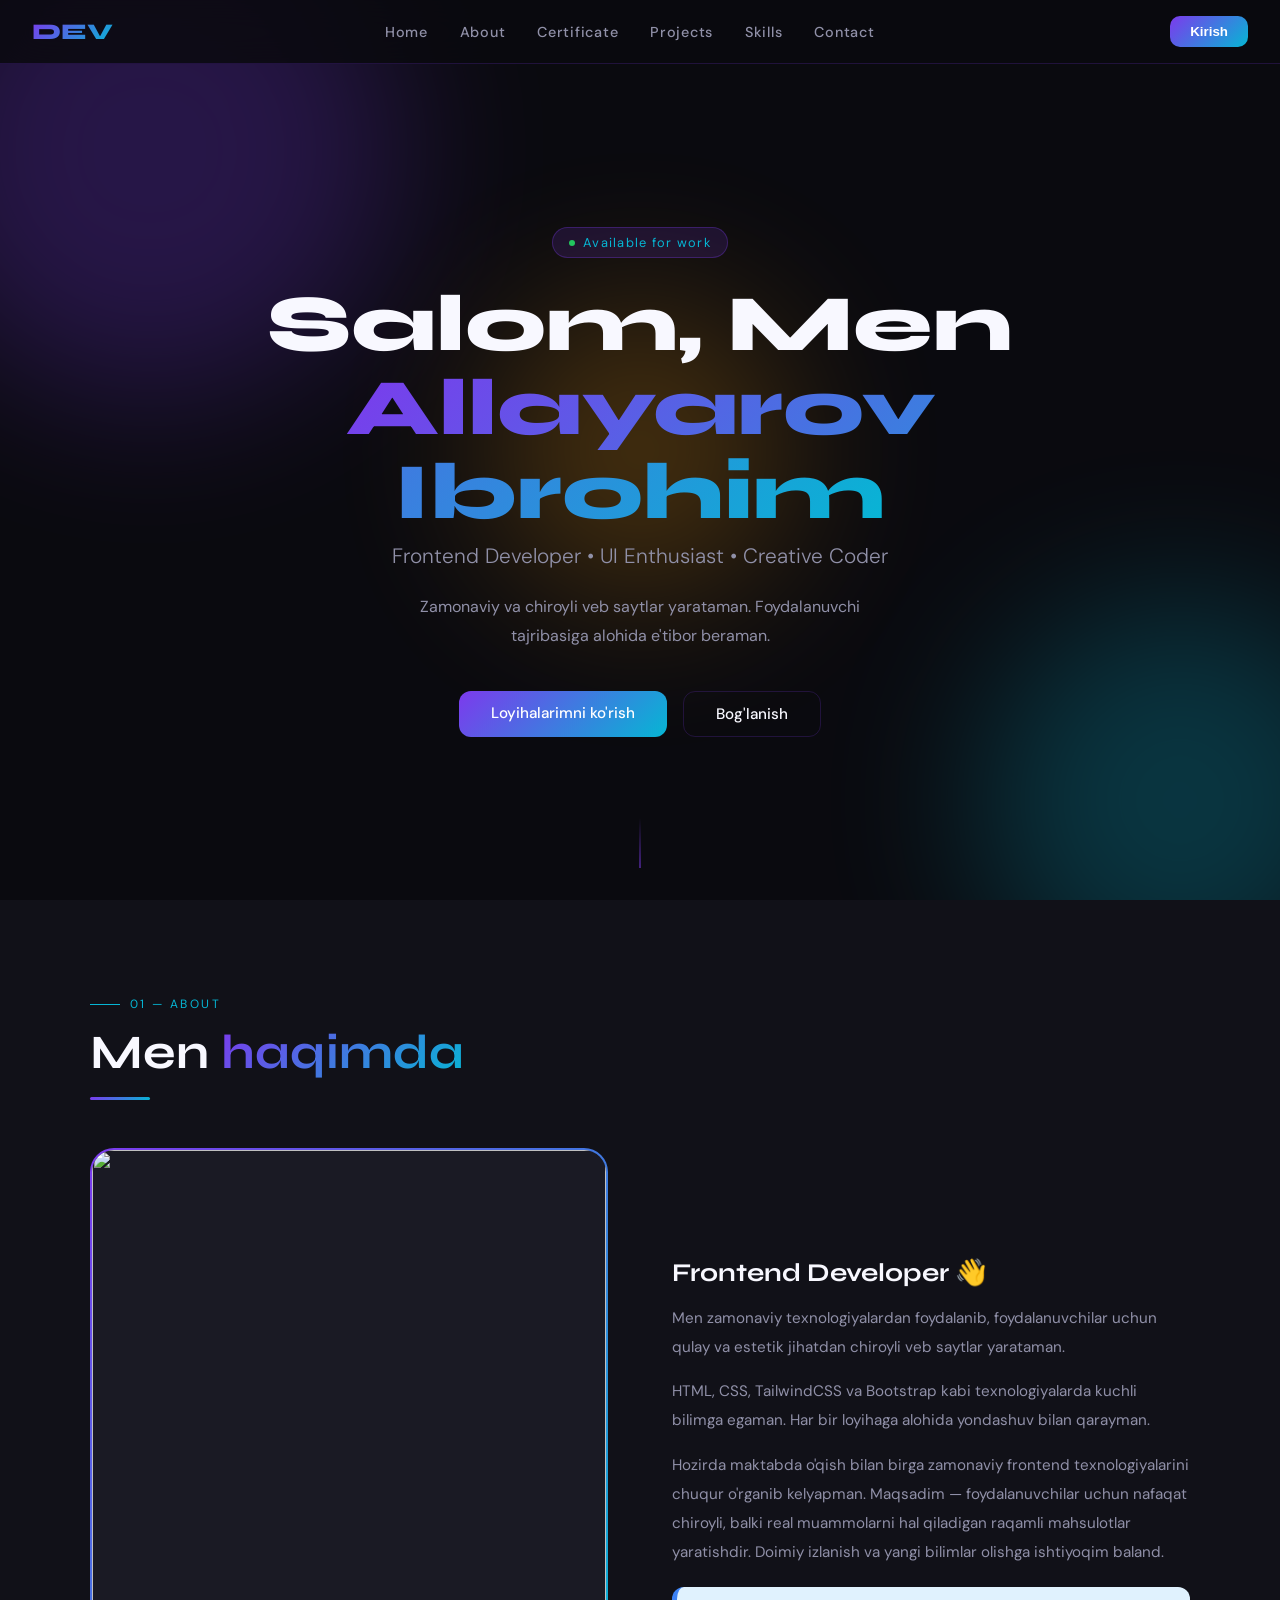
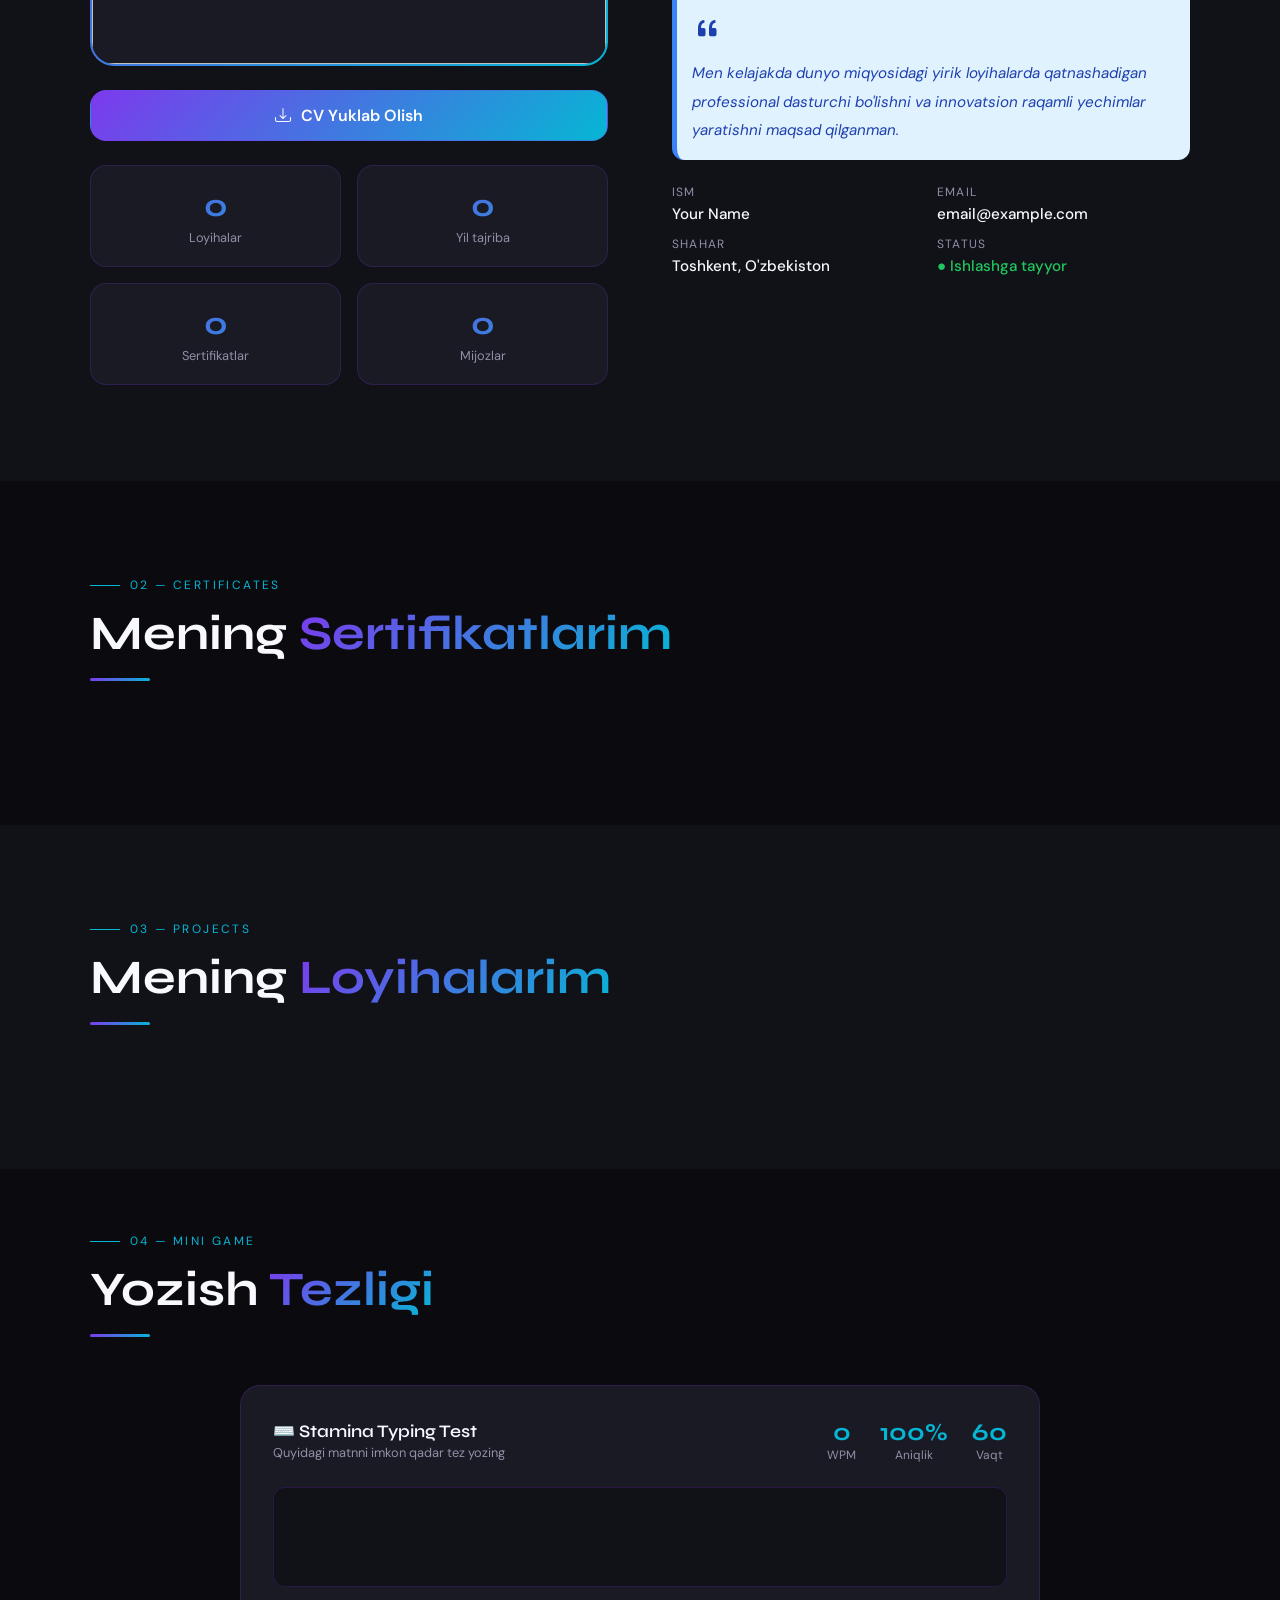
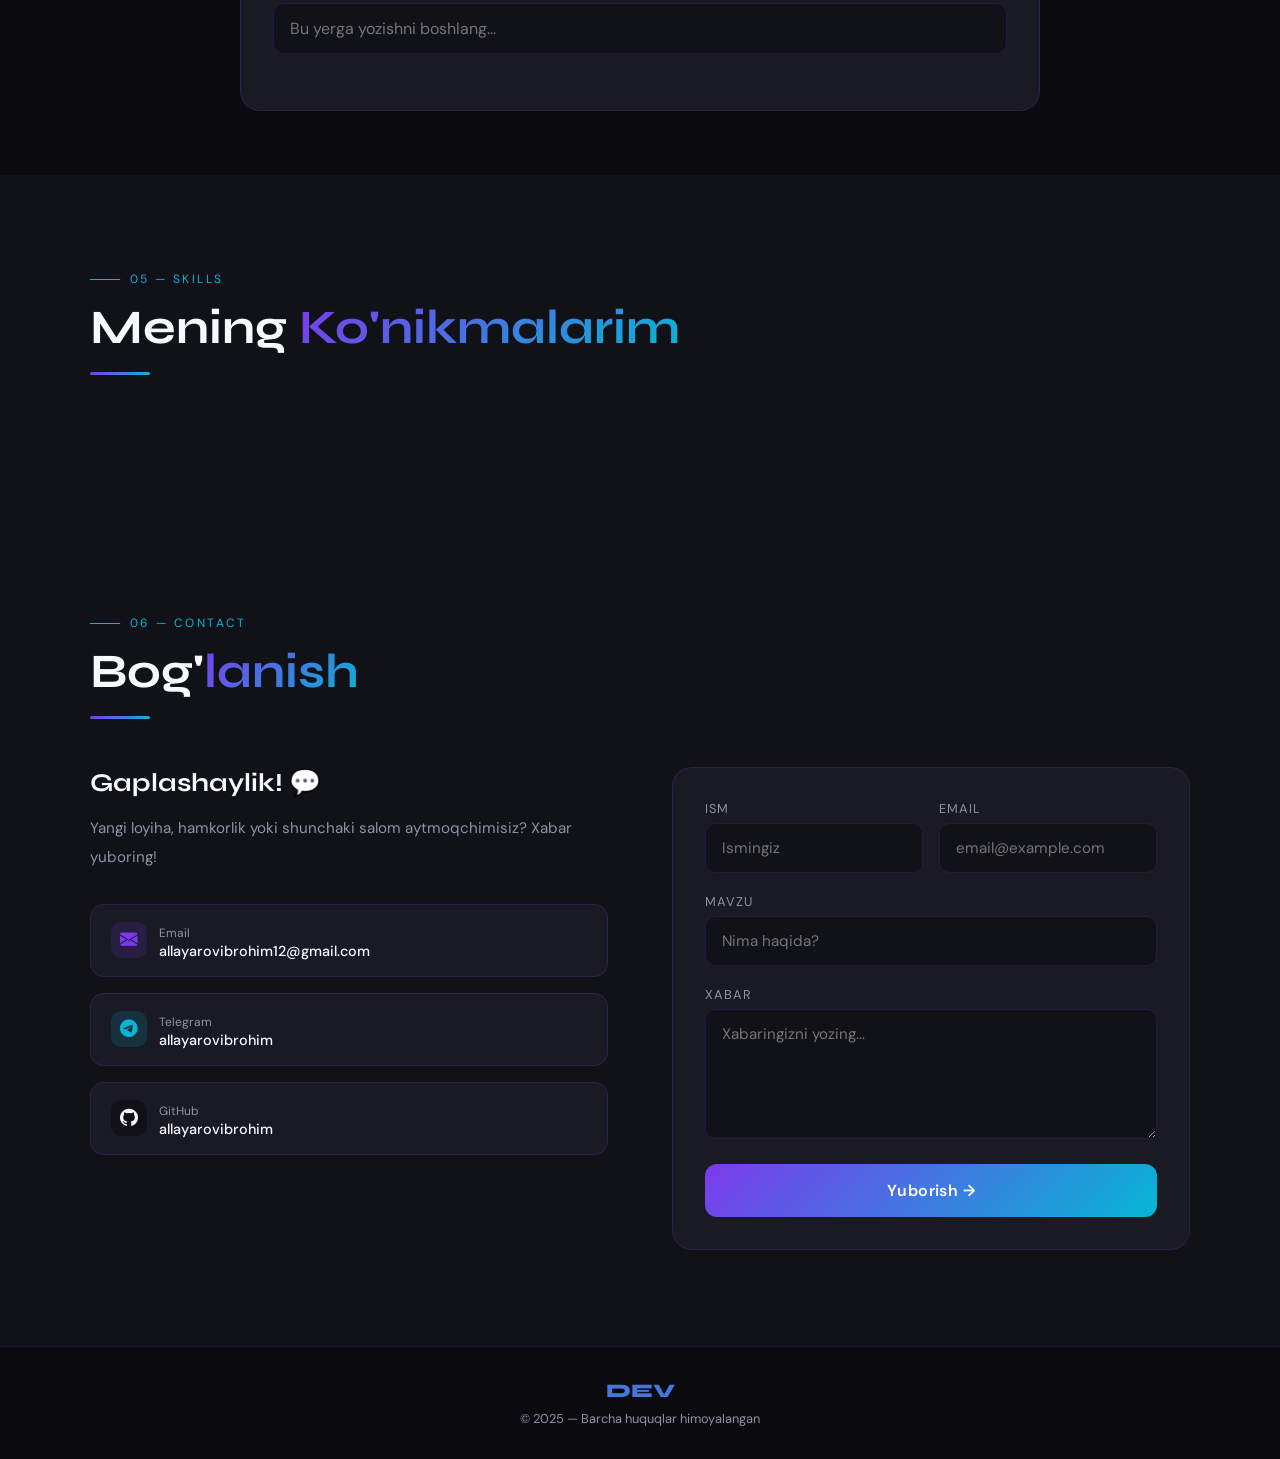
==== commit 70cd4055: "portfolio" ====
--- a/index.html
+++ b/index.html
@@ -26,6 +26,9 @@
             <li><a href="#skills" onclick="closeMenu()">Skills</a></li>
             <li><a href="#contact" onclick="closeMenu()">Contact</a></li>
         </ul>
+        <div class="nav-auth-btns">
+            <button class="btn-auth-trigger" onclick="openAuthModal()" style="background:var(--grad); border:none; color:white; padding:8px 20px; border-radius:10px; cursor:pointer; font-weight:600;">Kirish</button>
+        </div>
         <button class="nav-toggle" id="navToggle" aria-label="Menu" onclick="toggleMenu()">
             <span></span><span></span><span></span>
         </button>
@@ -292,7 +295,29 @@
         <img id="lbImg" src="" alt="Certificate">
     </div>
 
+    <!-- AUTH MODAL -->
+    <div class="auth-modal-overlay" id="authModal" style="display:none; position:fixed; top:0; left:0; width:100%; height:100%; background:rgba(0,0,0,0.8); z-index:2000; align-items:center; justify-content:center;">
+        <div class="auth-modal-box" style="background:#1A1A24; padding:30px; border-radius:20px; width:90%; max-width:400px; border:1px solid var(--border);">
+            <h3 style="margin-bottom:20px; font-family:'Syne';">Admin Kirish</h3>
+            <div class="form-group" style="margin-bottom:15px;">
+                <label style="display:block; font-size:0.8rem; color:var(--muted); margin-bottom:5px;">Login</label>
+                <input type="text" id="admLogin" style="width:100%; padding:10px; background:#0A0A0F; border:1px solid var(--border); border-radius:8px; color:white;">
+            </div>
+            <div class="form-group" style="margin-bottom:20px;">
+                <label style="display:block; font-size:0.8rem; color:var(--muted); margin-bottom:5px;">Parol</label>
+                <input type="password" id="admPass" style="width:100%; padding:10px; background:#0A0A0F; border:1px solid var(--border); border-radius:8px; color:white;">
+            </div>
+            <button onclick="handleLogin()" style="width:100%; padding:12px; background:var(--grad); border:none; color:white; border-radius:10px; font-weight:600; cursor:pointer;">Kirish →</button>
+            <button onclick="closeAuthModal()" style="width:100%; margin-top:10px; background:transparent; border:none; color:var(--muted); cursor:pointer;">Yopish</button>
+        </div>
+    </div>
+
+    <script src="https://cdn.jsdelivr.net/npm/@supabase/supabase-js"></script>
     <script>
+        const supabaseUrl = "https://veofchirokvabudukbgi.supabase.co"
+        const supabaseKey = "sb_publishable_RoeYWIVVOduHB7cyAEHG8Q_6LplkMUb"
+        const supabase = window.supabase.createClient(supabaseUrl, supabaseKey)
+
         // ============ DEFAULT DATA — O'ZINGIZNING MA'LUMOTLARINGIZNI KIRITING ============
         const DATA = {
             name: "Ibrohim Allayarov",
@@ -331,9 +356,18 @@
         };
         // ====================================================================
 
-        let currentPortfolioData = DATA;
-
-        function renderPortfolio() {
+        let currentPortfolioData = {};
+
+        async function renderPortfolio() {
+            // Serverdan ma'lumotni yuklash
+            const { data, error } = await supabase.from('portfolio').select('content').eq('id', 1).single();
+            
+            if (data && data.content) {
+                currentPortfolioData = data.content;
+            } else {
+                currentPortfolioData = DATA;
+            }
+
             document.getElementById('heroName').textContent = currentPortfolioData.name;
             document.getElementById('aboutName').textContent = currentPortfolioData.name;
             document.getElementById('aboutEmail').textContent = currentPortfolioData.email;
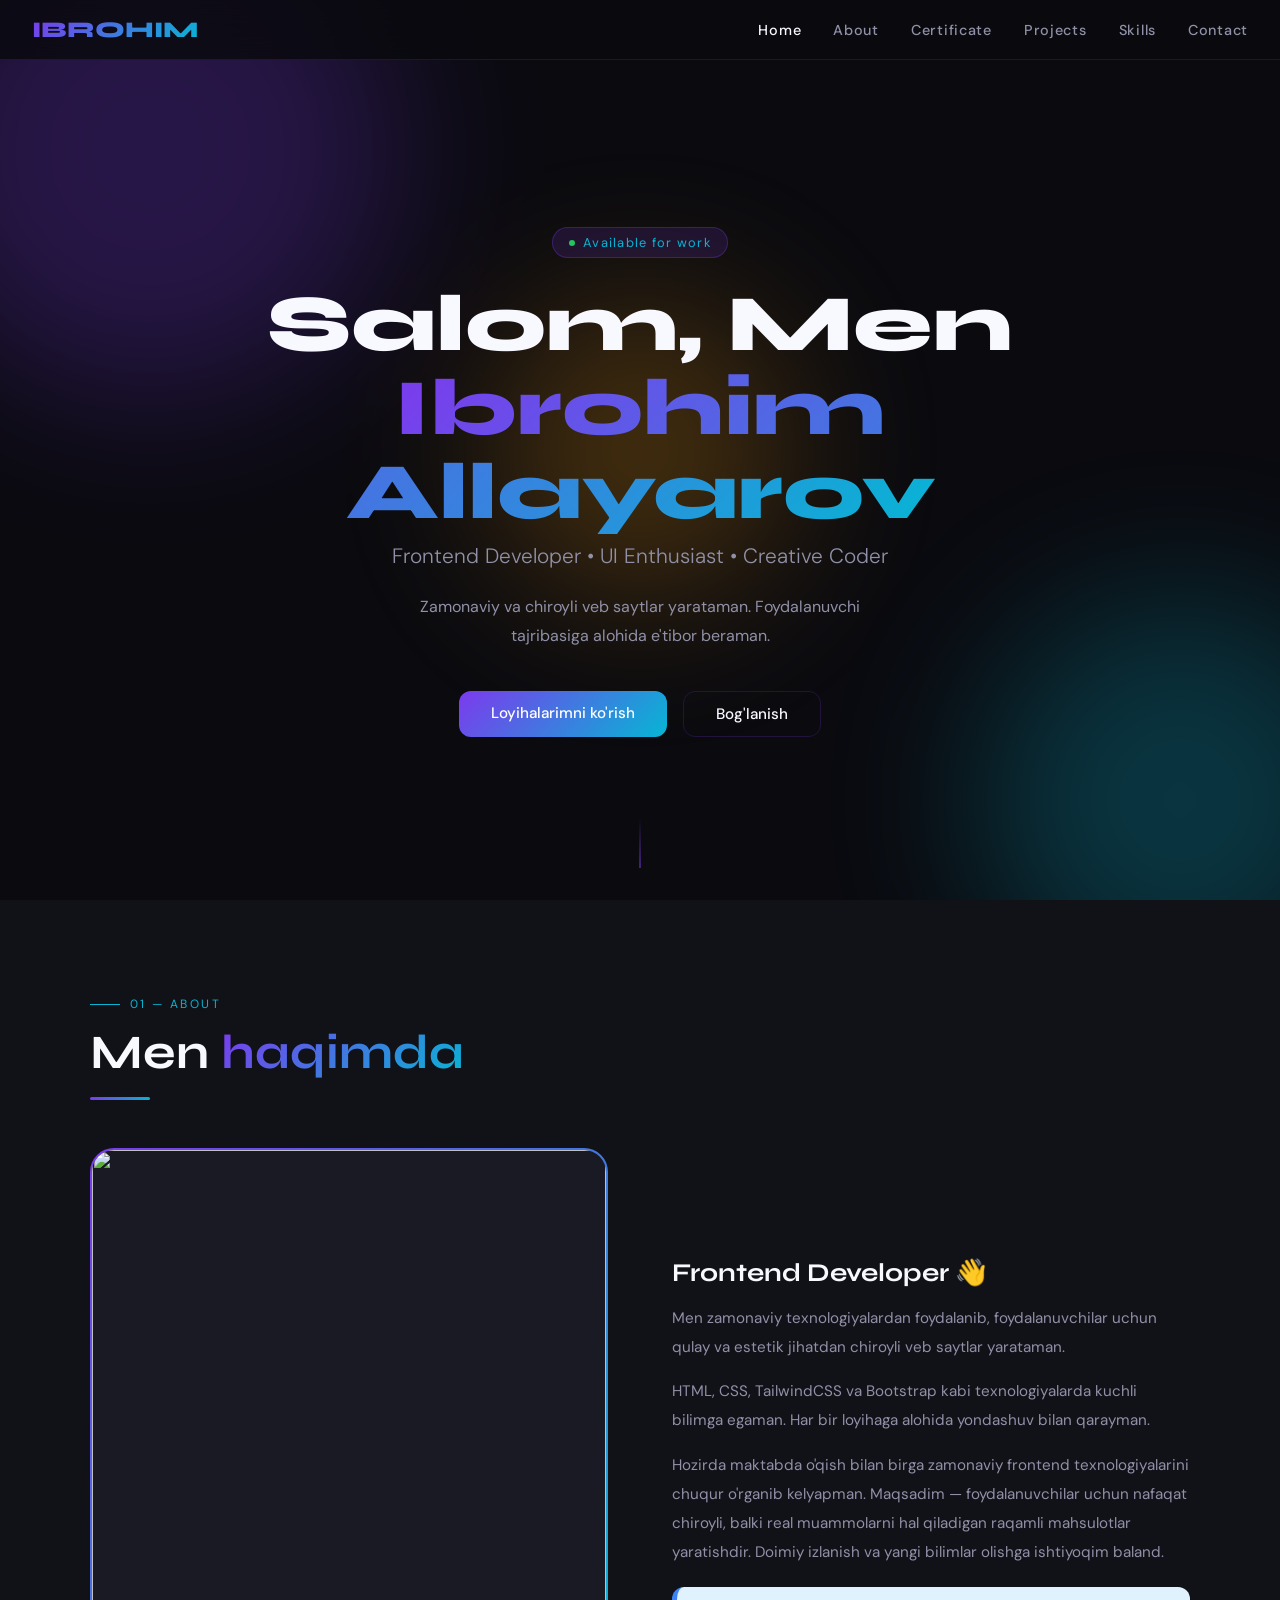
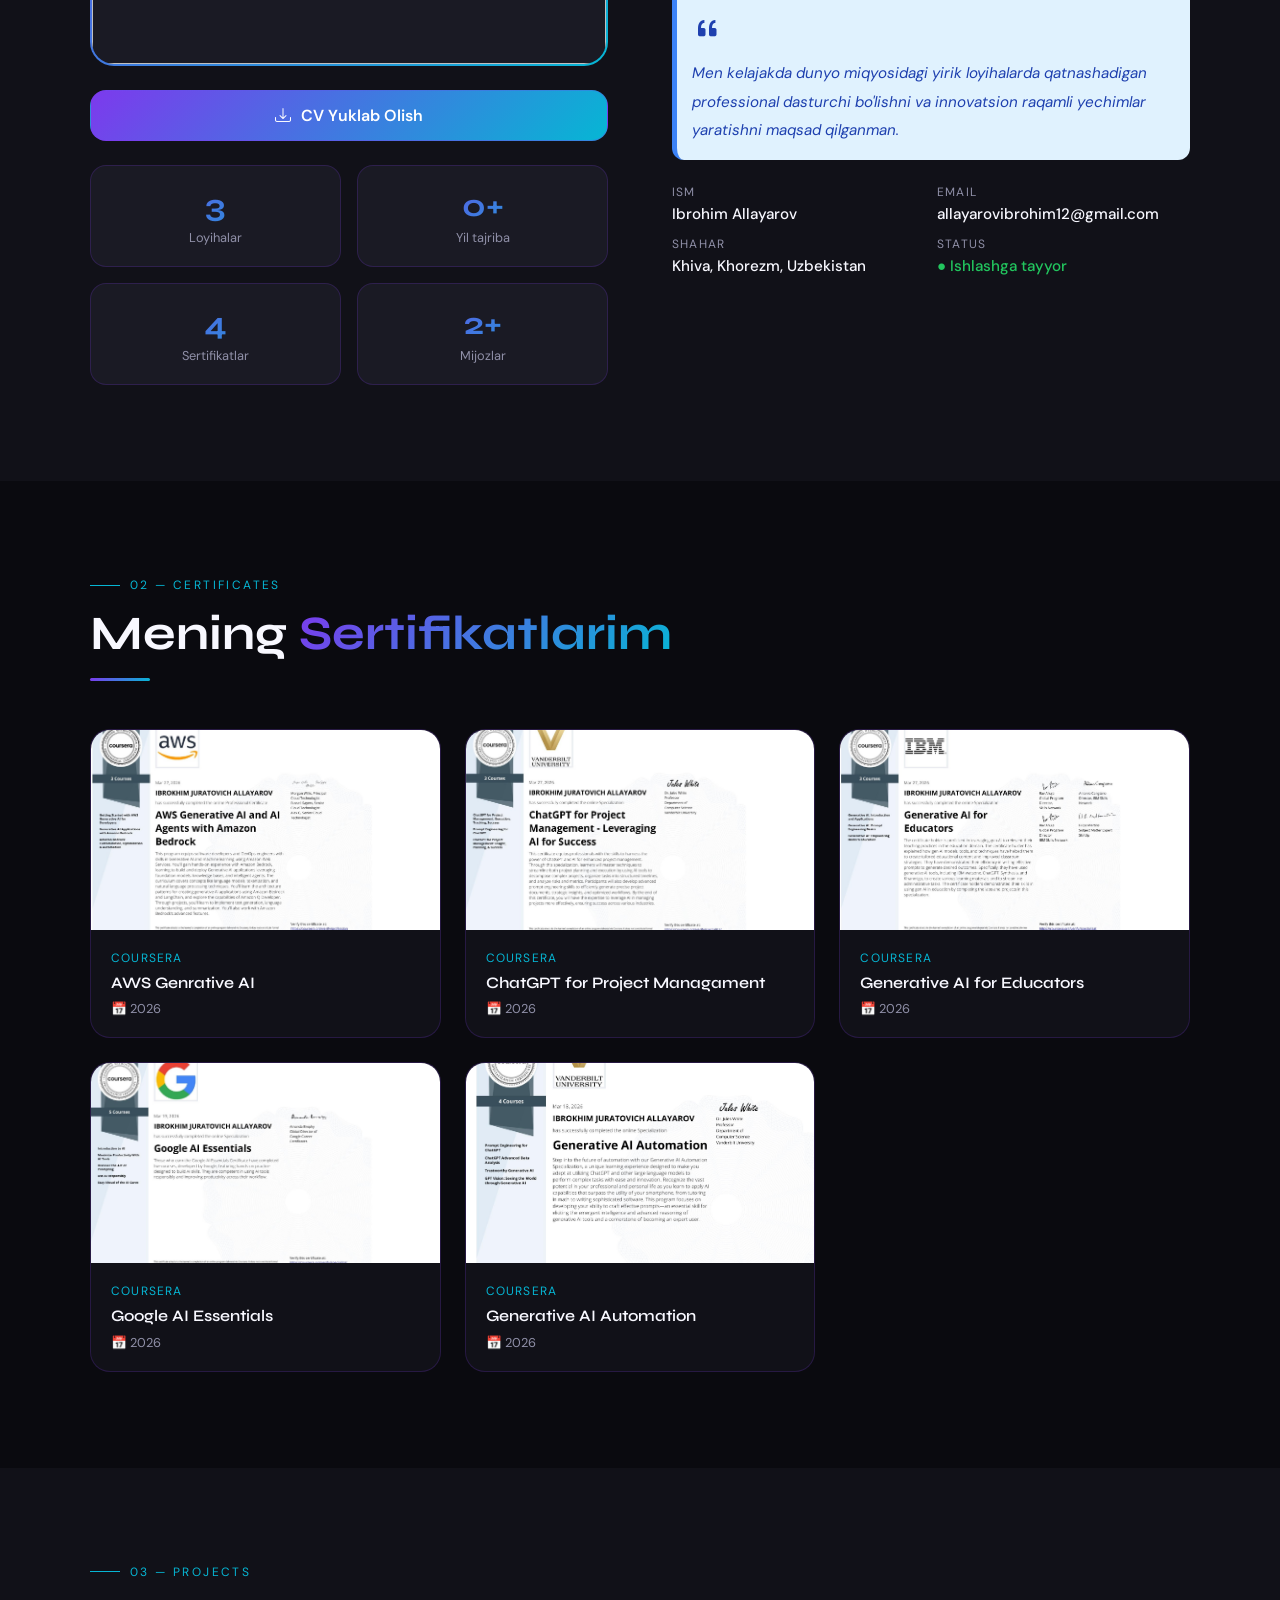
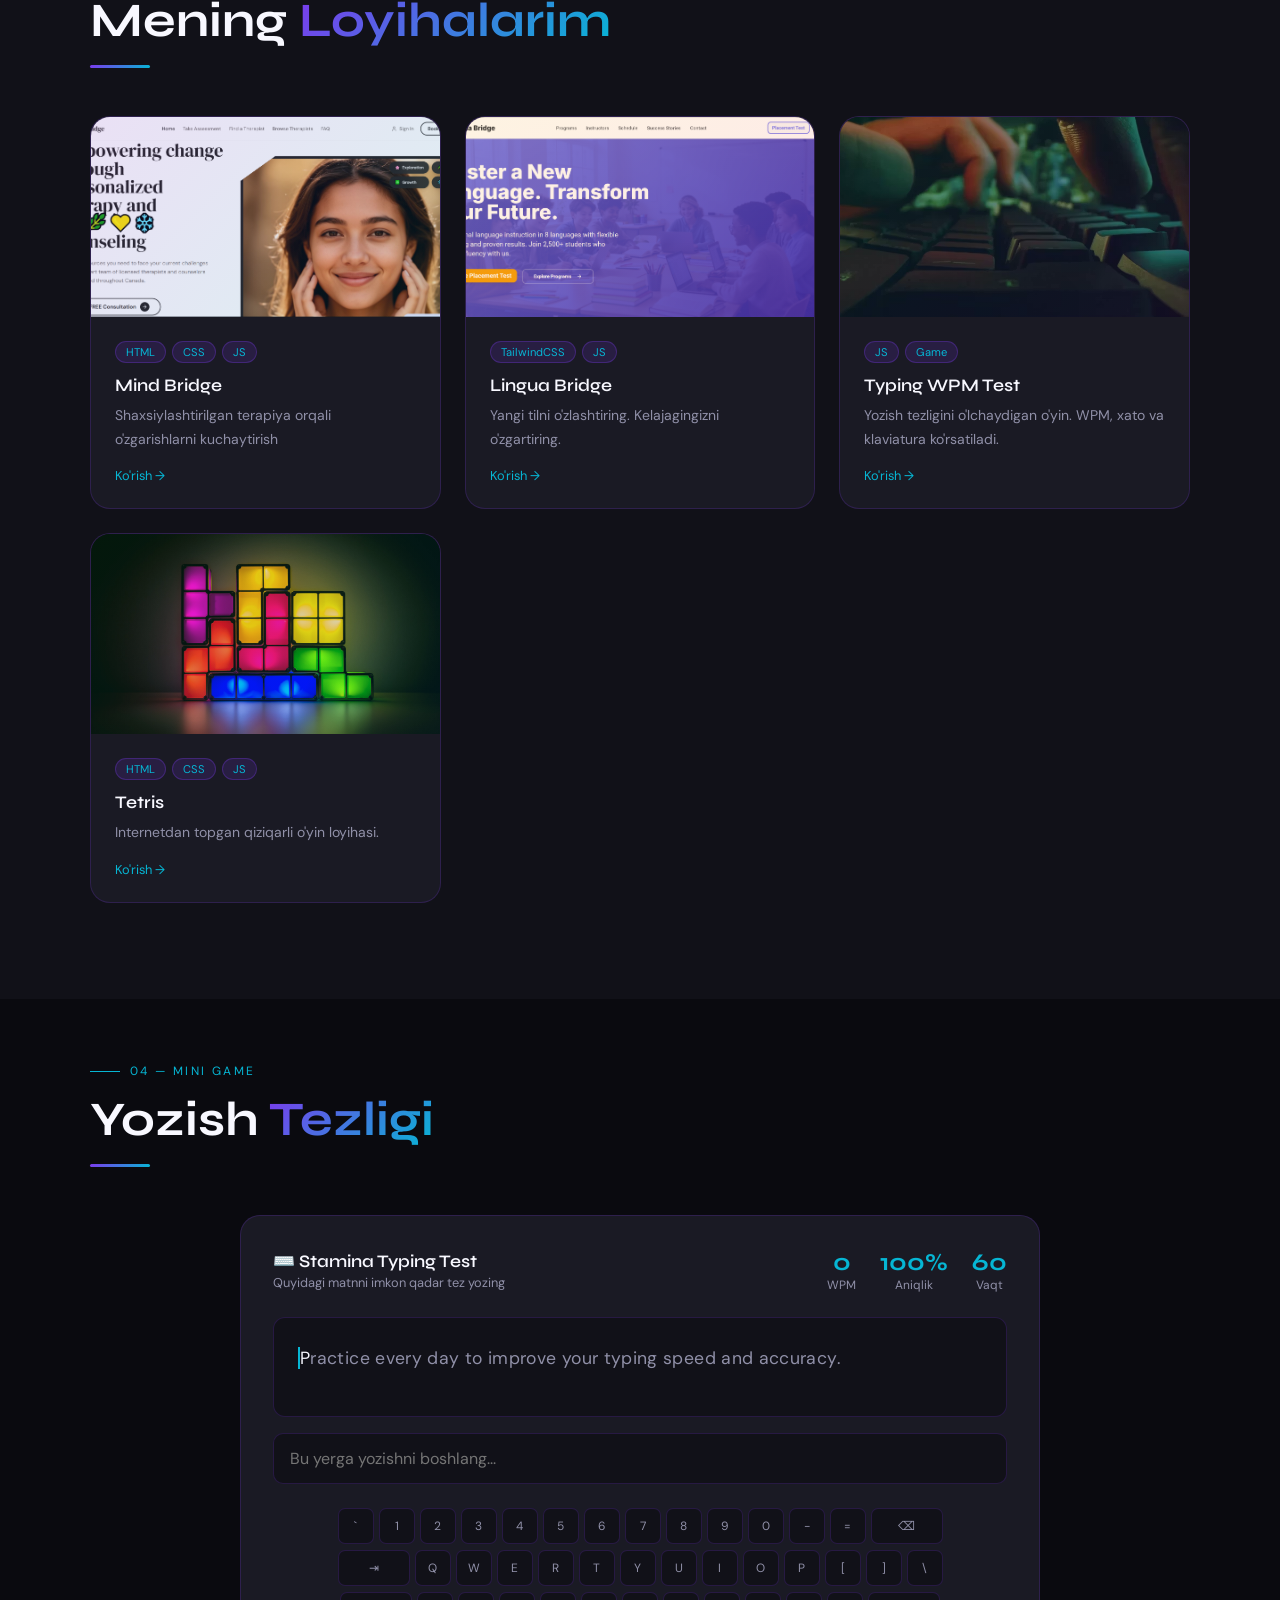
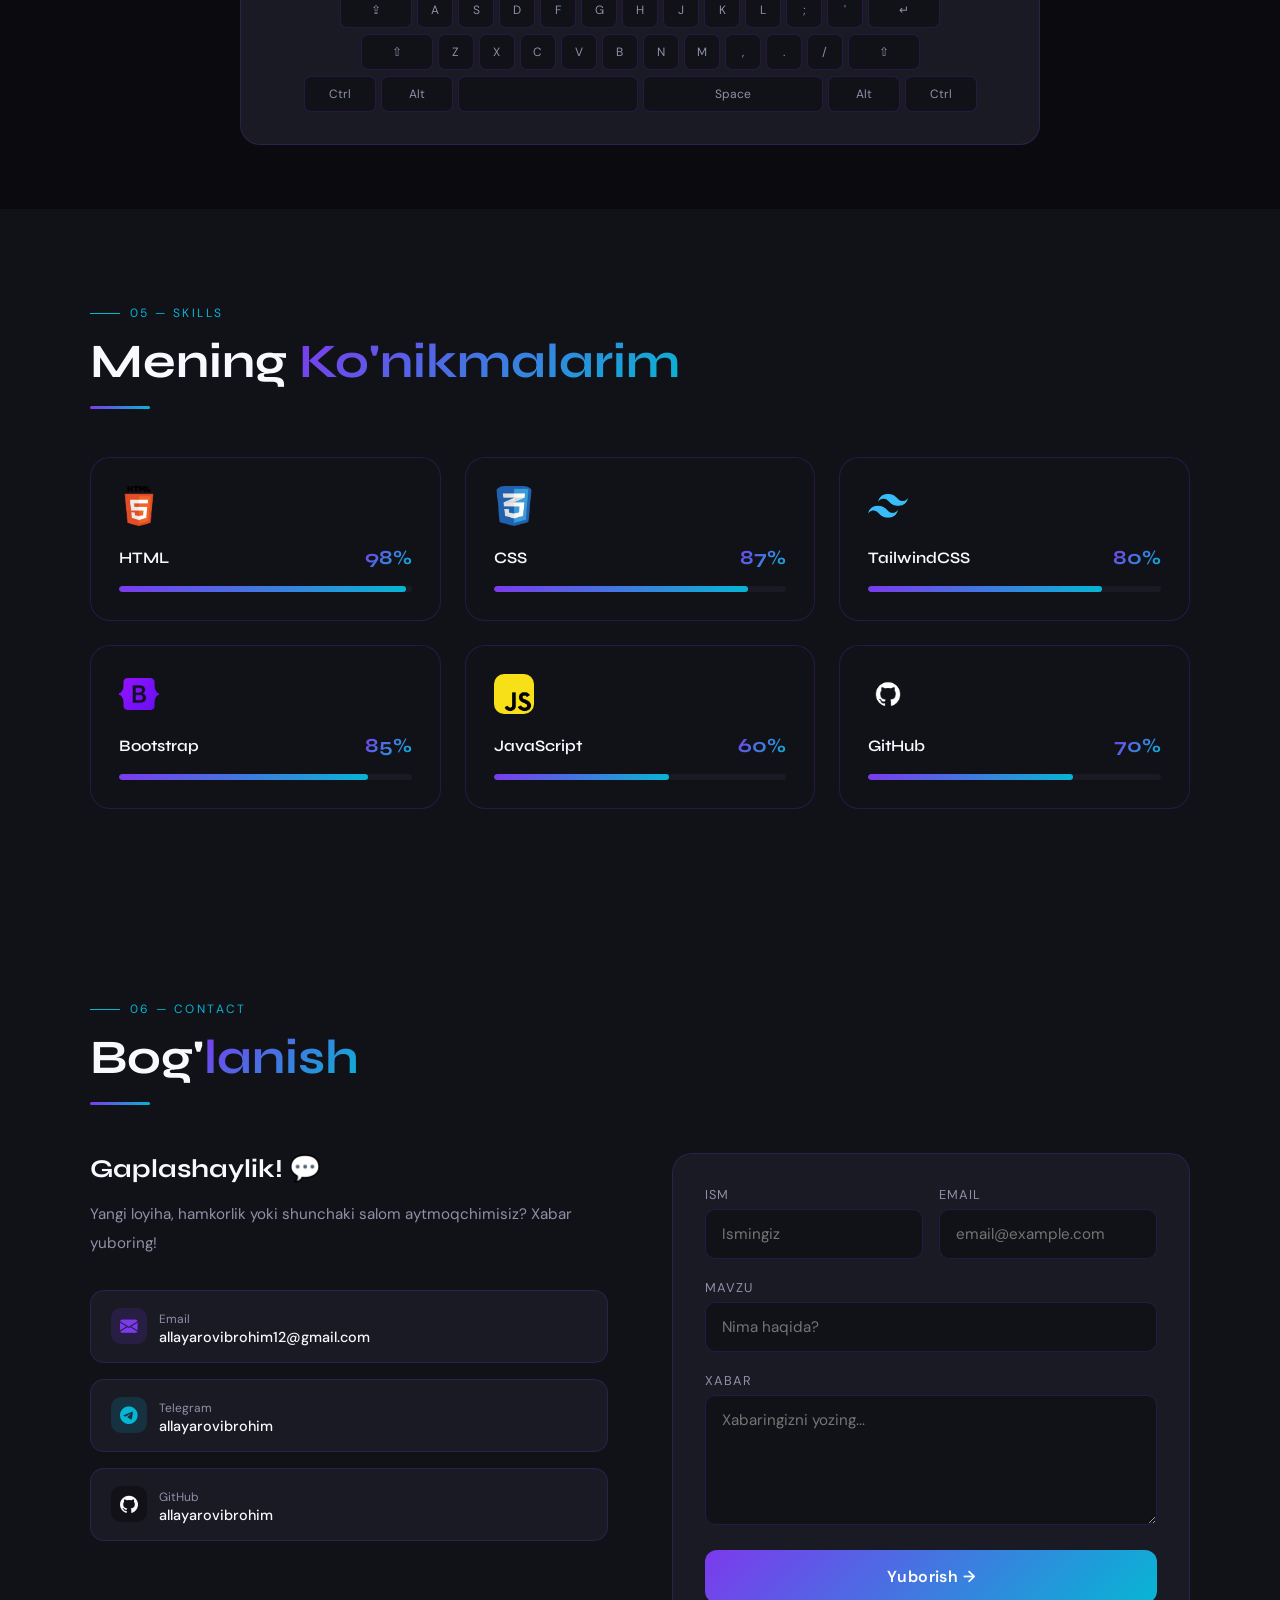
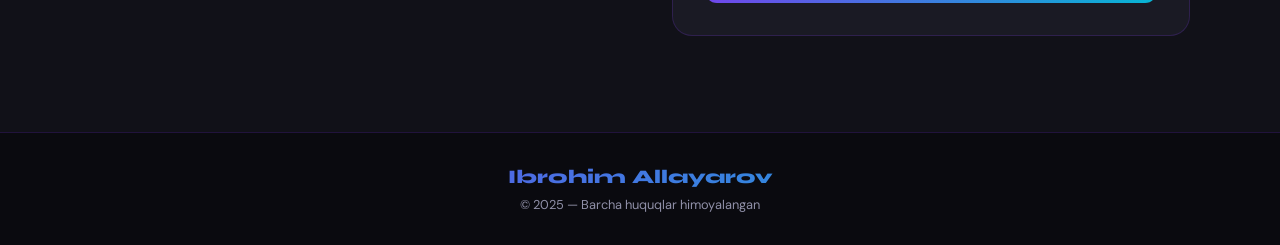
==== commit 9757e23a: "portfolio" ====
--- a/index.html
+++ b/index.html
@@ -26,9 +26,6 @@
             <li><a href="#skills" onclick="closeMenu()">Skills</a></li>
             <li><a href="#contact" onclick="closeMenu()">Contact</a></li>
         </ul>
-        <div class="nav-auth-btns">
-            <button class="btn-auth-trigger" onclick="openAuthModal()" style="background:var(--grad); border:none; color:white; padding:8px 20px; border-radius:10px; cursor:pointer; font-weight:600;">Kirish</button>
-        </div>
         <button class="nav-toggle" id="navToggle" aria-label="Menu" onclick="toggleMenu()">
             <span></span><span></span><span></span>
         </button>
@@ -295,29 +292,7 @@
         <img id="lbImg" src="" alt="Certificate">
     </div>
 
-    <!-- AUTH MODAL -->
-    <div class="auth-modal-overlay" id="authModal" style="display:none; position:fixed; top:0; left:0; width:100%; height:100%; background:rgba(0,0,0,0.8); z-index:2000; align-items:center; justify-content:center;">
-        <div class="auth-modal-box" style="background:#1A1A24; padding:30px; border-radius:20px; width:90%; max-width:400px; border:1px solid var(--border);">
-            <h3 style="margin-bottom:20px; font-family:'Syne';">Admin Kirish</h3>
-            <div class="form-group" style="margin-bottom:15px;">
-                <label style="display:block; font-size:0.8rem; color:var(--muted); margin-bottom:5px;">Login</label>
-                <input type="text" id="admLogin" style="width:100%; padding:10px; background:#0A0A0F; border:1px solid var(--border); border-radius:8px; color:white;">
-            </div>
-            <div class="form-group" style="margin-bottom:20px;">
-                <label style="display:block; font-size:0.8rem; color:var(--muted); margin-bottom:5px;">Parol</label>
-                <input type="password" id="admPass" style="width:100%; padding:10px; background:#0A0A0F; border:1px solid var(--border); border-radius:8px; color:white;">
-            </div>
-            <button onclick="handleLogin()" style="width:100%; padding:12px; background:var(--grad); border:none; color:white; border-radius:10px; font-weight:600; cursor:pointer;">Kirish →</button>
-            <button onclick="closeAuthModal()" style="width:100%; margin-top:10px; background:transparent; border:none; color:var(--muted); cursor:pointer;">Yopish</button>
-        </div>
-    </div>
-
-    <script src="https://cdn.jsdelivr.net/npm/@supabase/supabase-js"></script>
     <script>
-        const supabaseUrl = "https://veofchirokvabudukbgi.supabase.co"
-        const supabaseKey = "sb_publishable_RoeYWIVVOduHB7cyAEHG8Q_6LplkMUb"
-        const supabase = window.supabase.createClient(supabaseUrl, supabaseKey)
-
         // ============ DEFAULT DATA — O'ZINGIZNING MA'LUMOTLARINGIZNI KIRITING ============
         const DATA = {
             name: "Ibrohim Allayarov",
@@ -356,18 +331,9 @@
         };
         // ====================================================================
 
-        let currentPortfolioData = {};
-
-        async function renderPortfolio() {
-            // Serverdan ma'lumotni yuklash
-            const { data, error } = await supabase.from('portfolio').select('content').eq('id', 1).single();
-            
-            if (data && data.content) {
-                currentPortfolioData = data.content;
-            } else {
-                currentPortfolioData = DATA;
-            }
-
+        let currentPortfolioData = DATA;
+
+        function renderPortfolio() {
             document.getElementById('heroName').textContent = currentPortfolioData.name;
             document.getElementById('aboutName').textContent = currentPortfolioData.name;
             document.getElementById('aboutEmail').textContent = currentPortfolioData.email;
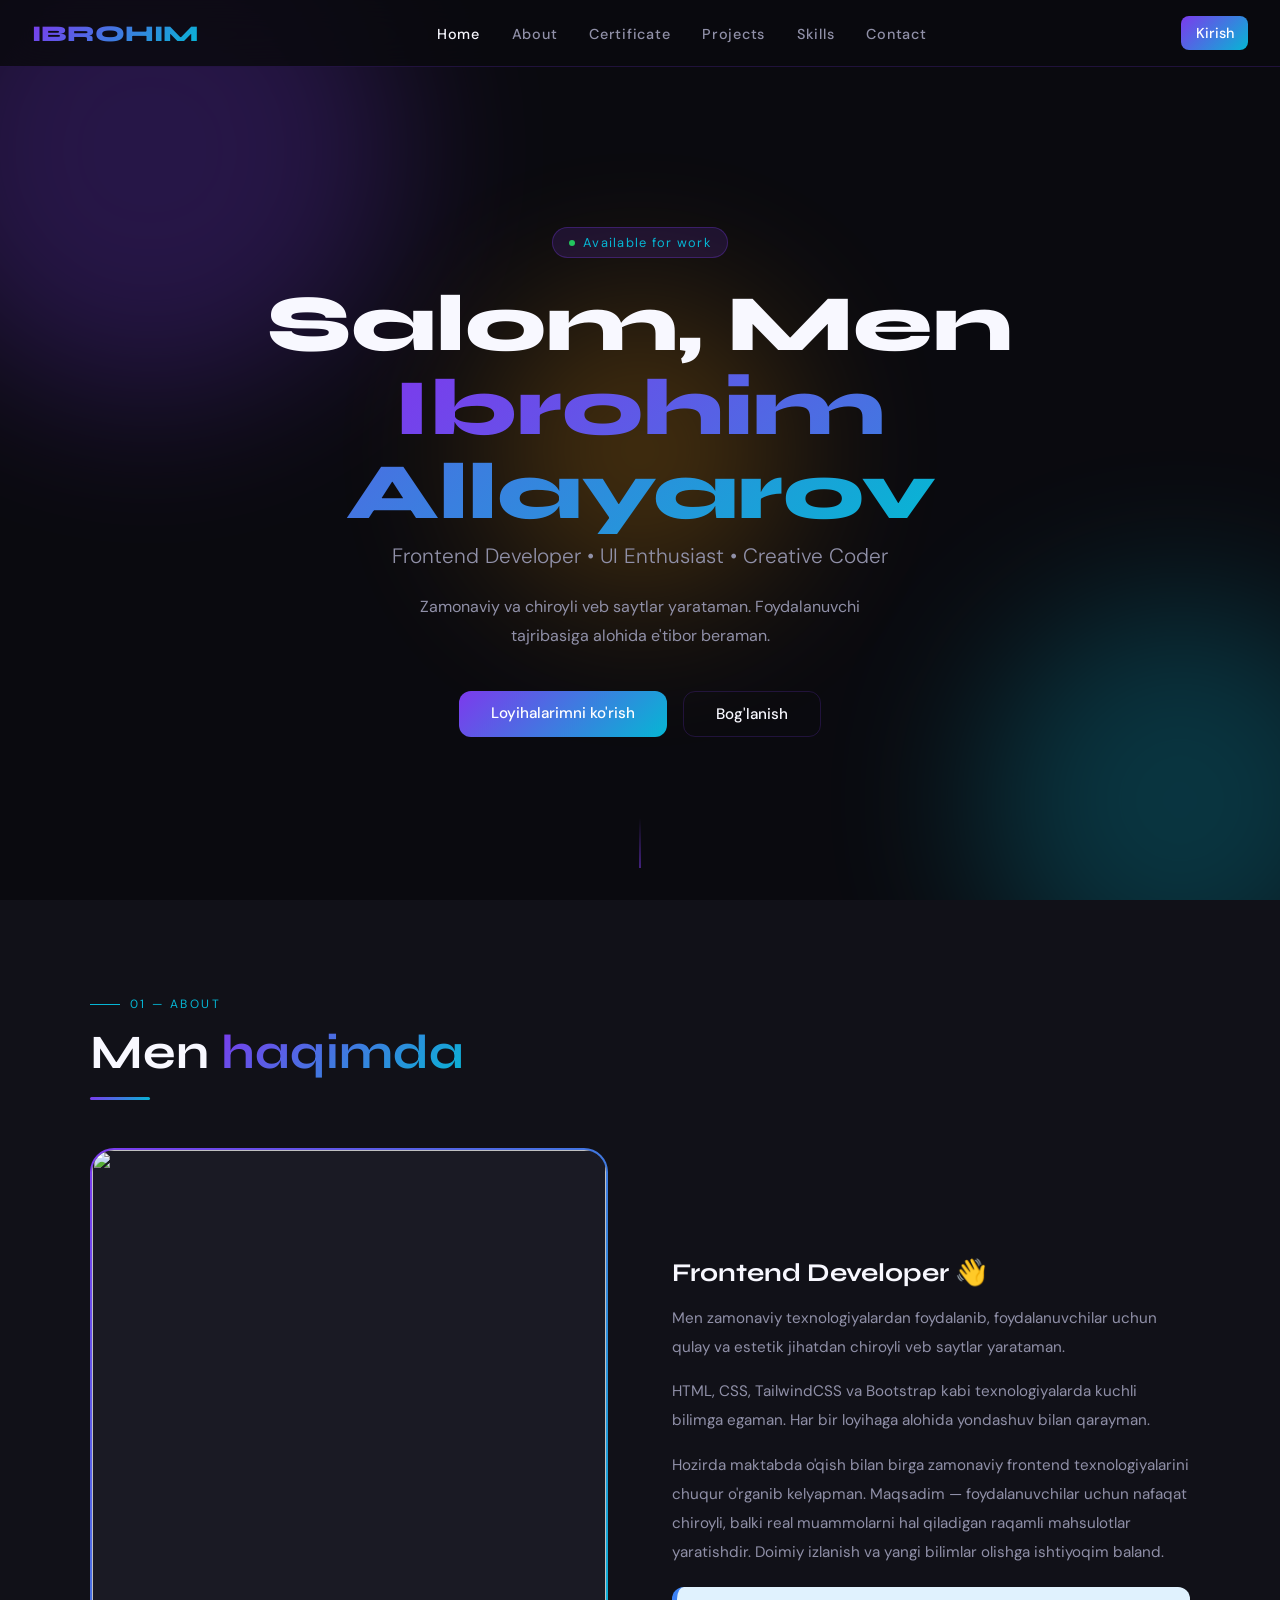
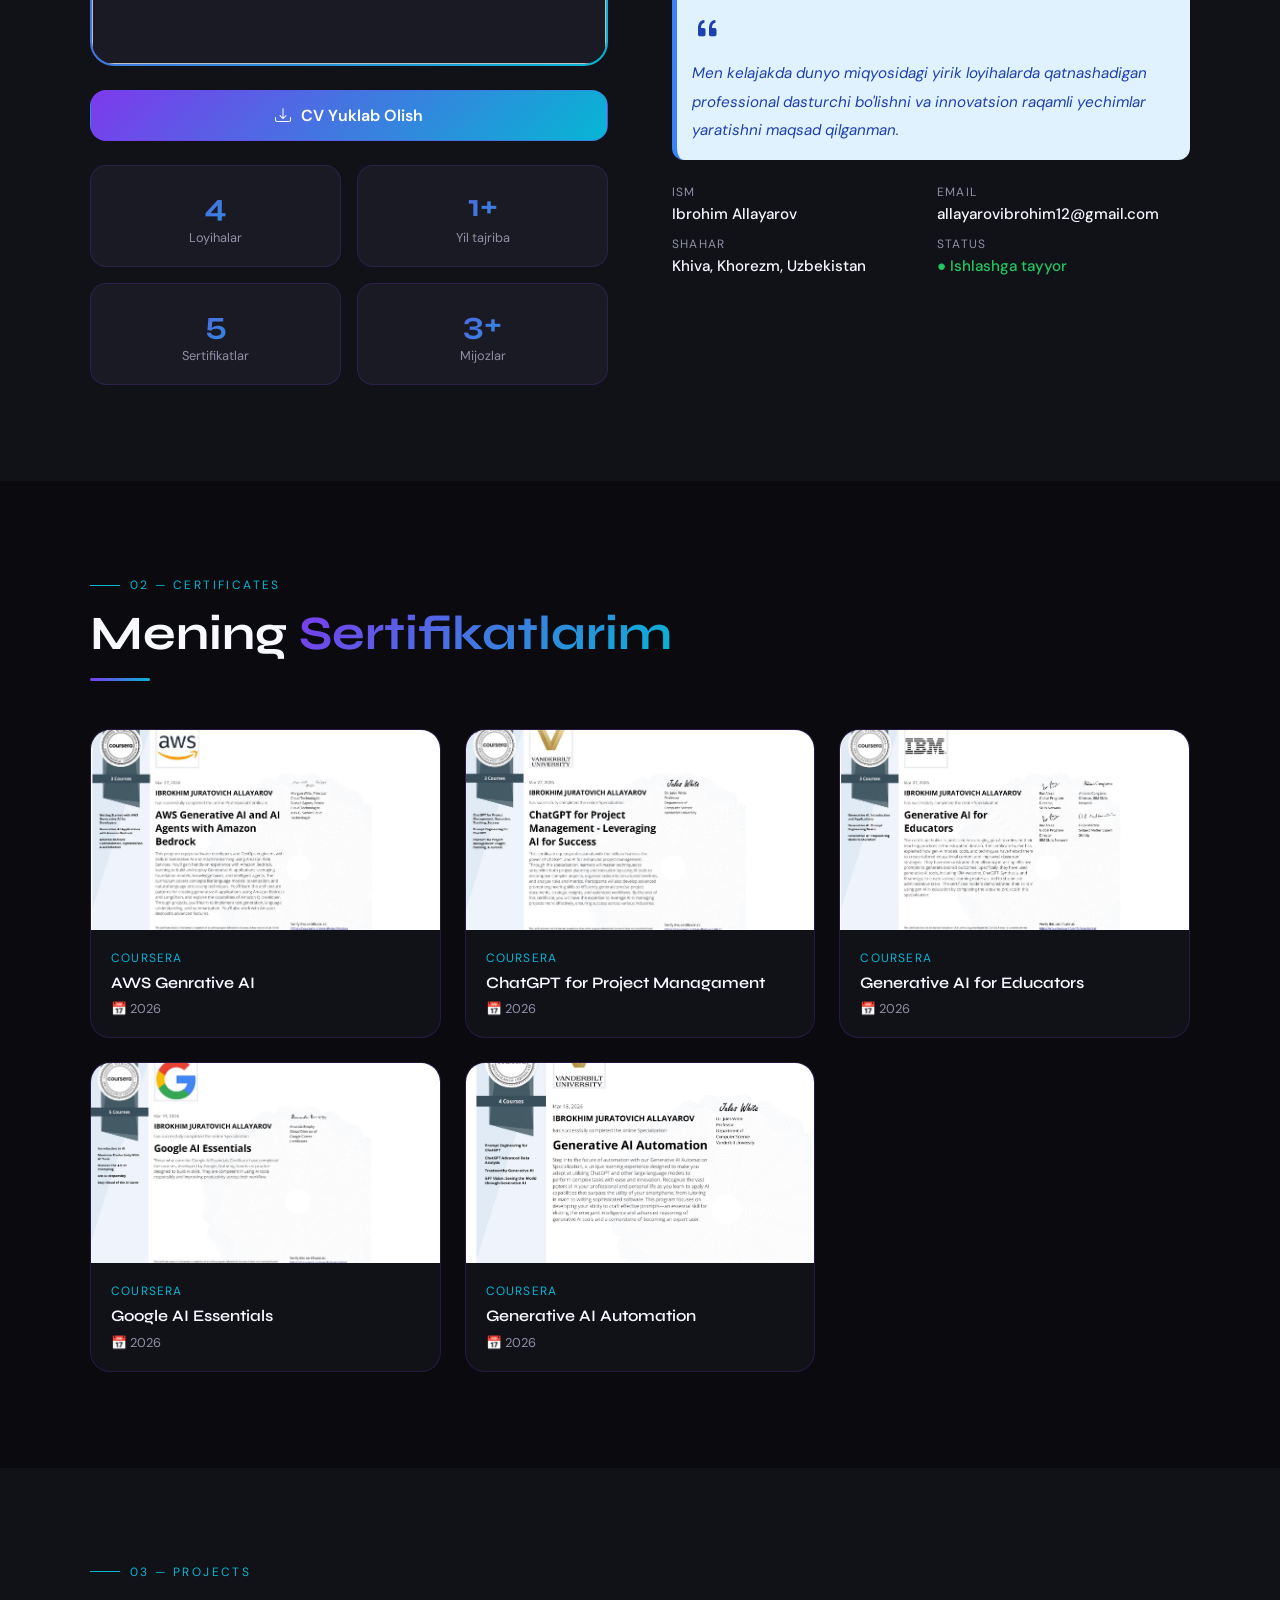
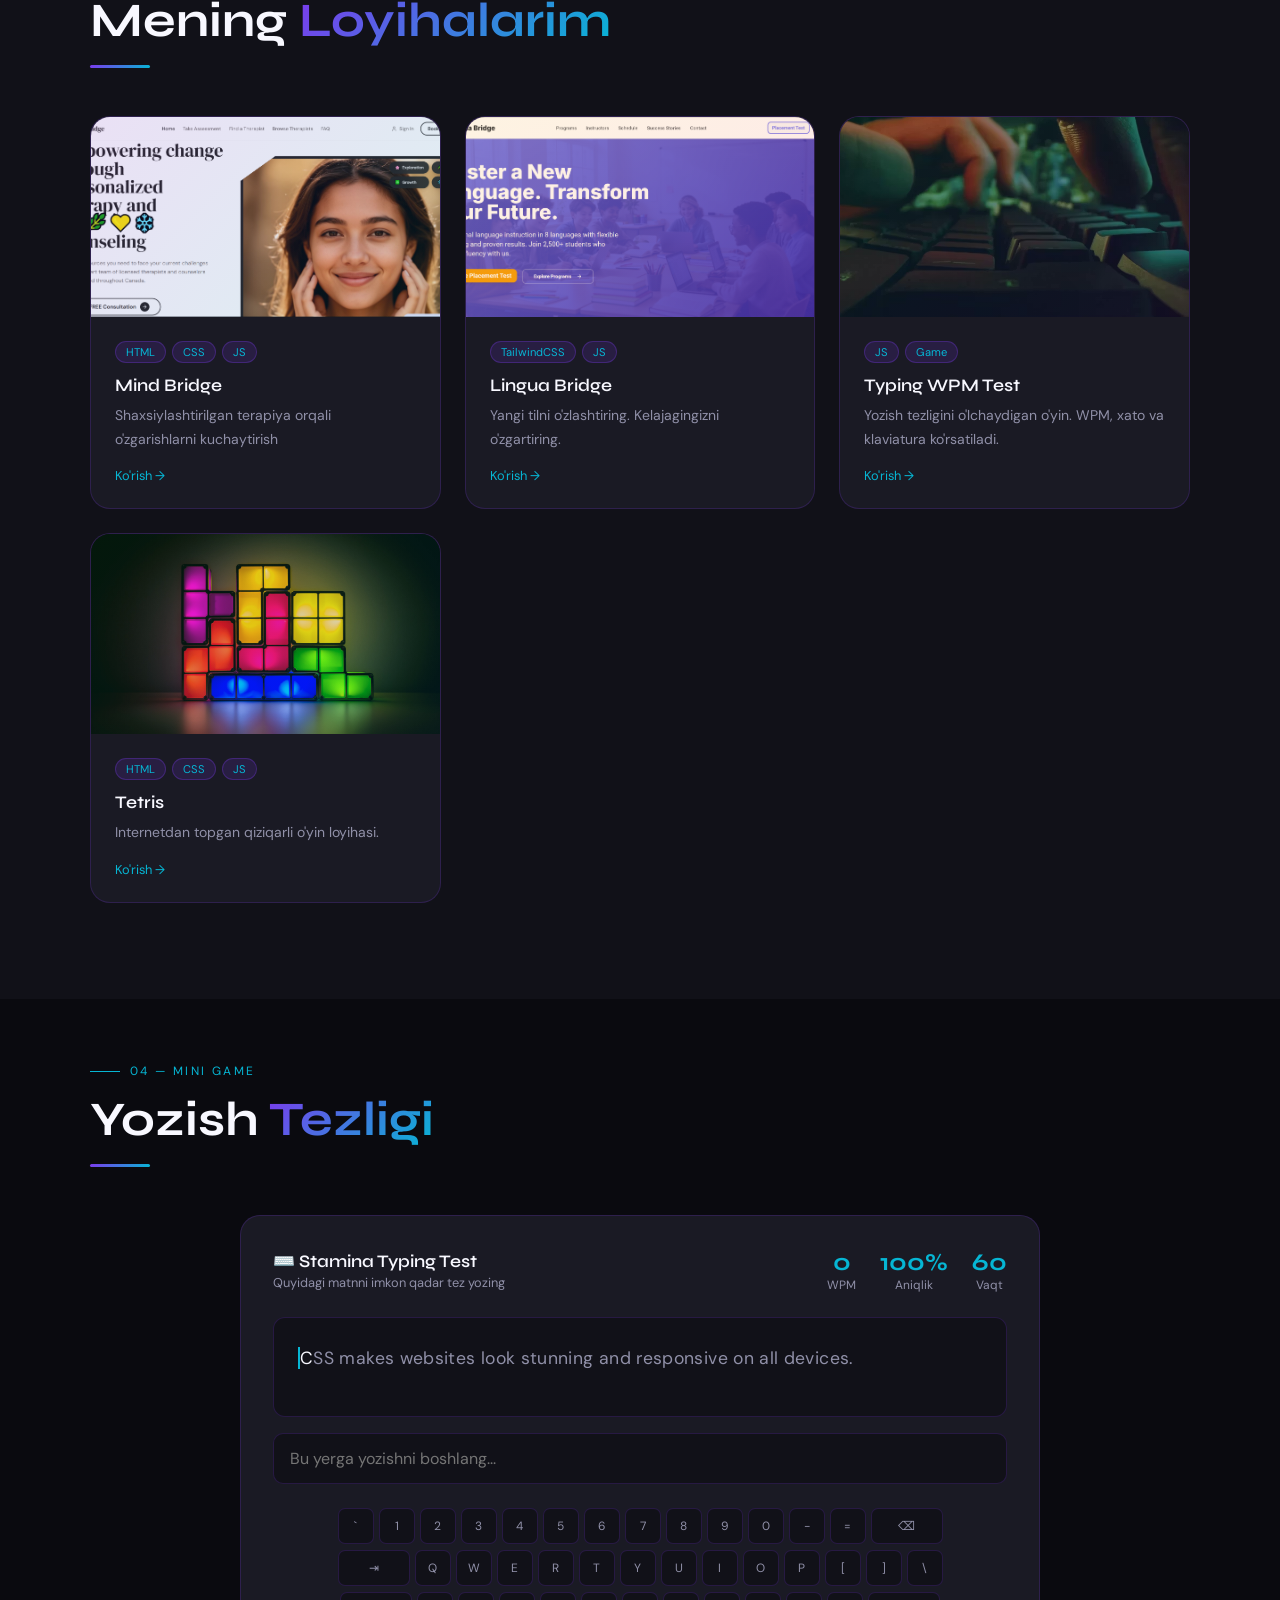
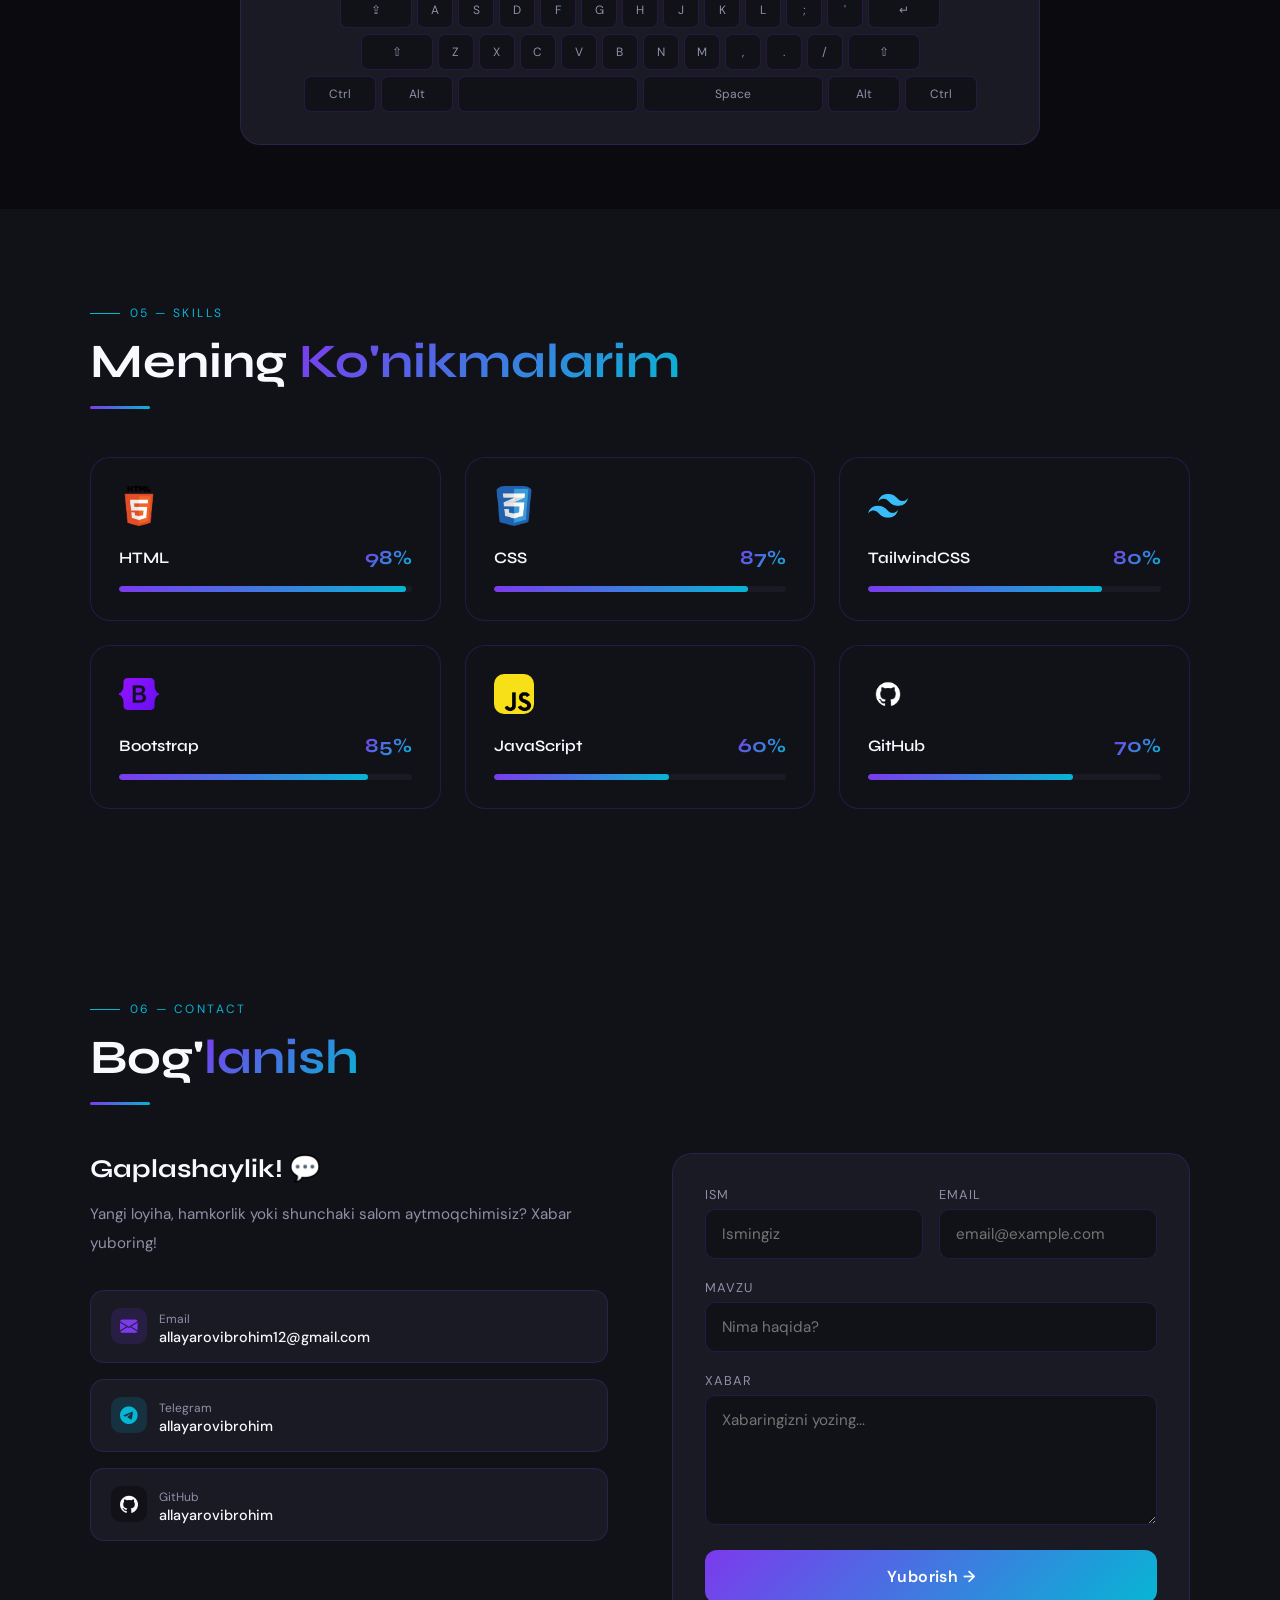
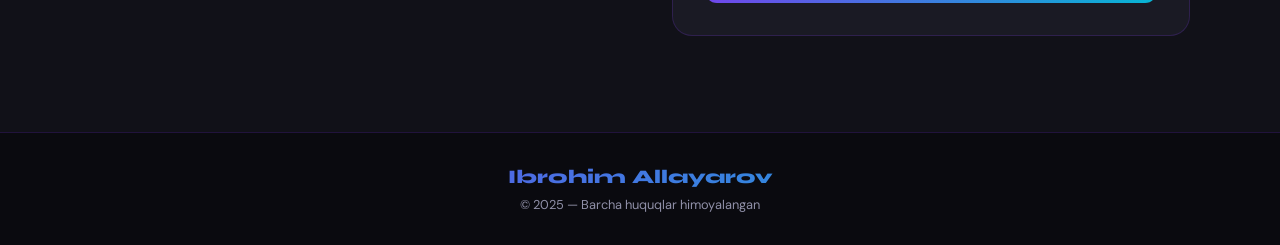
==== commit 3b14a0b9: "portfolio" ====
--- a/index.html
+++ b/index.html
@@ -26,6 +26,7 @@
             <li><a href="#skills" onclick="closeMenu()">Skills</a></li>
             <li><a href="#contact" onclick="closeMenu()">Contact</a></li>
         </ul>
+        <a href="admin.html" class="btn btn-primary" style="margin-left:16px; padding:0.5rem 0.9rem; font-size:0.9rem; border-radius:8px;">Kirish</a>
         <button class="nav-toggle" id="navToggle" aria-label="Menu" onclick="toggleMenu()">
             <span></span><span></span><span></span>
         </button>
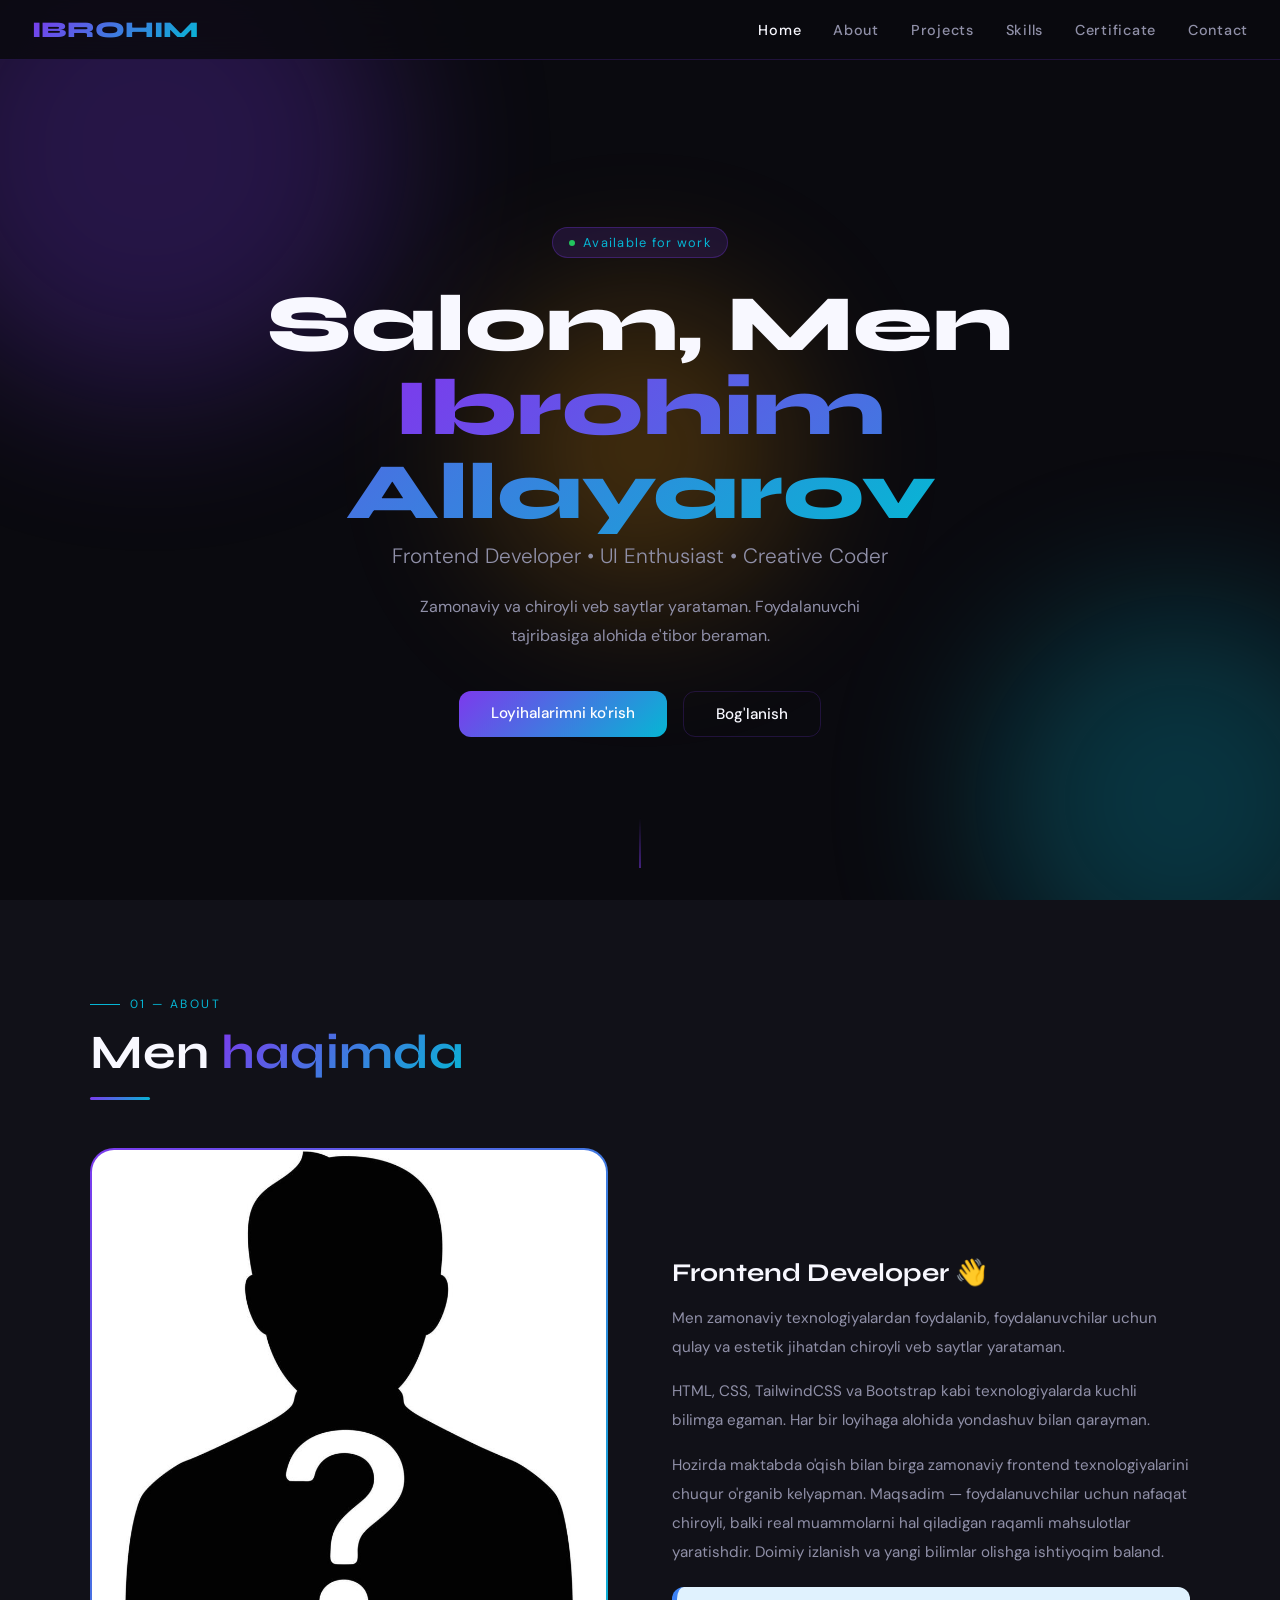
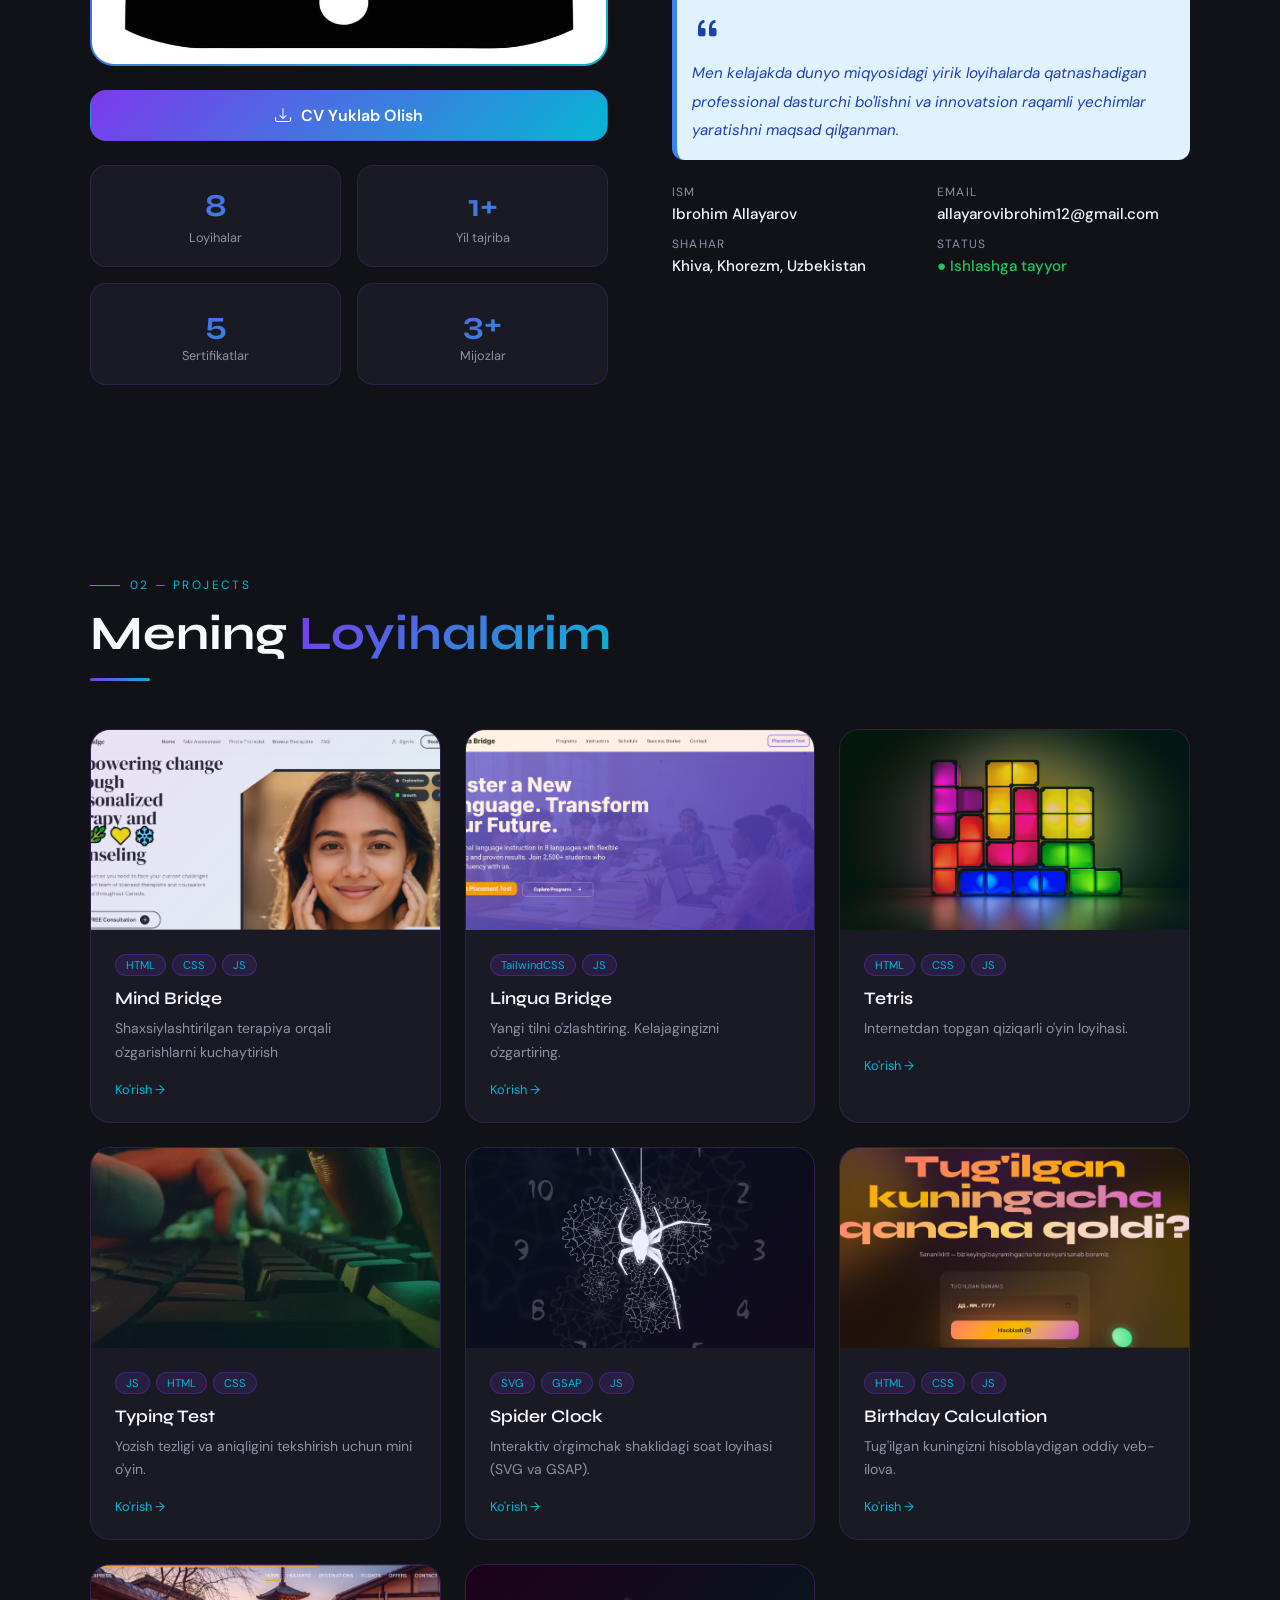
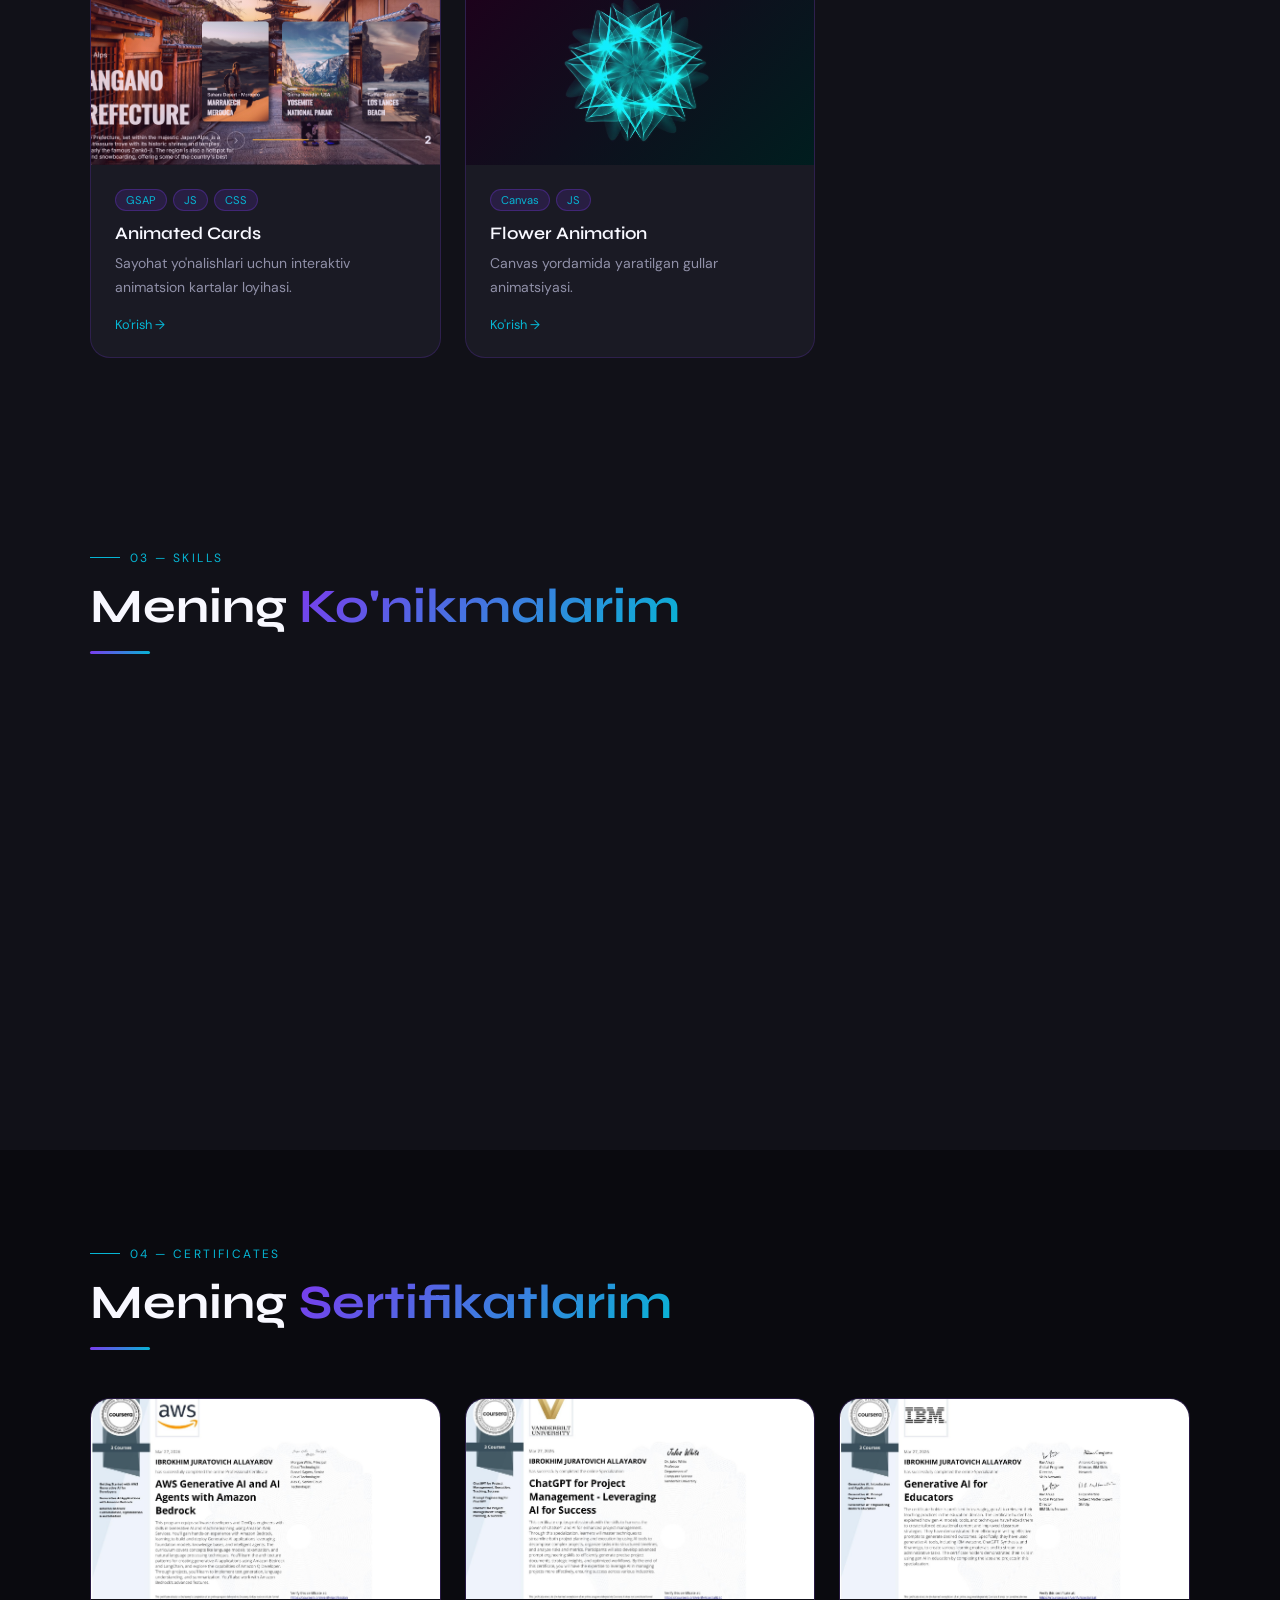
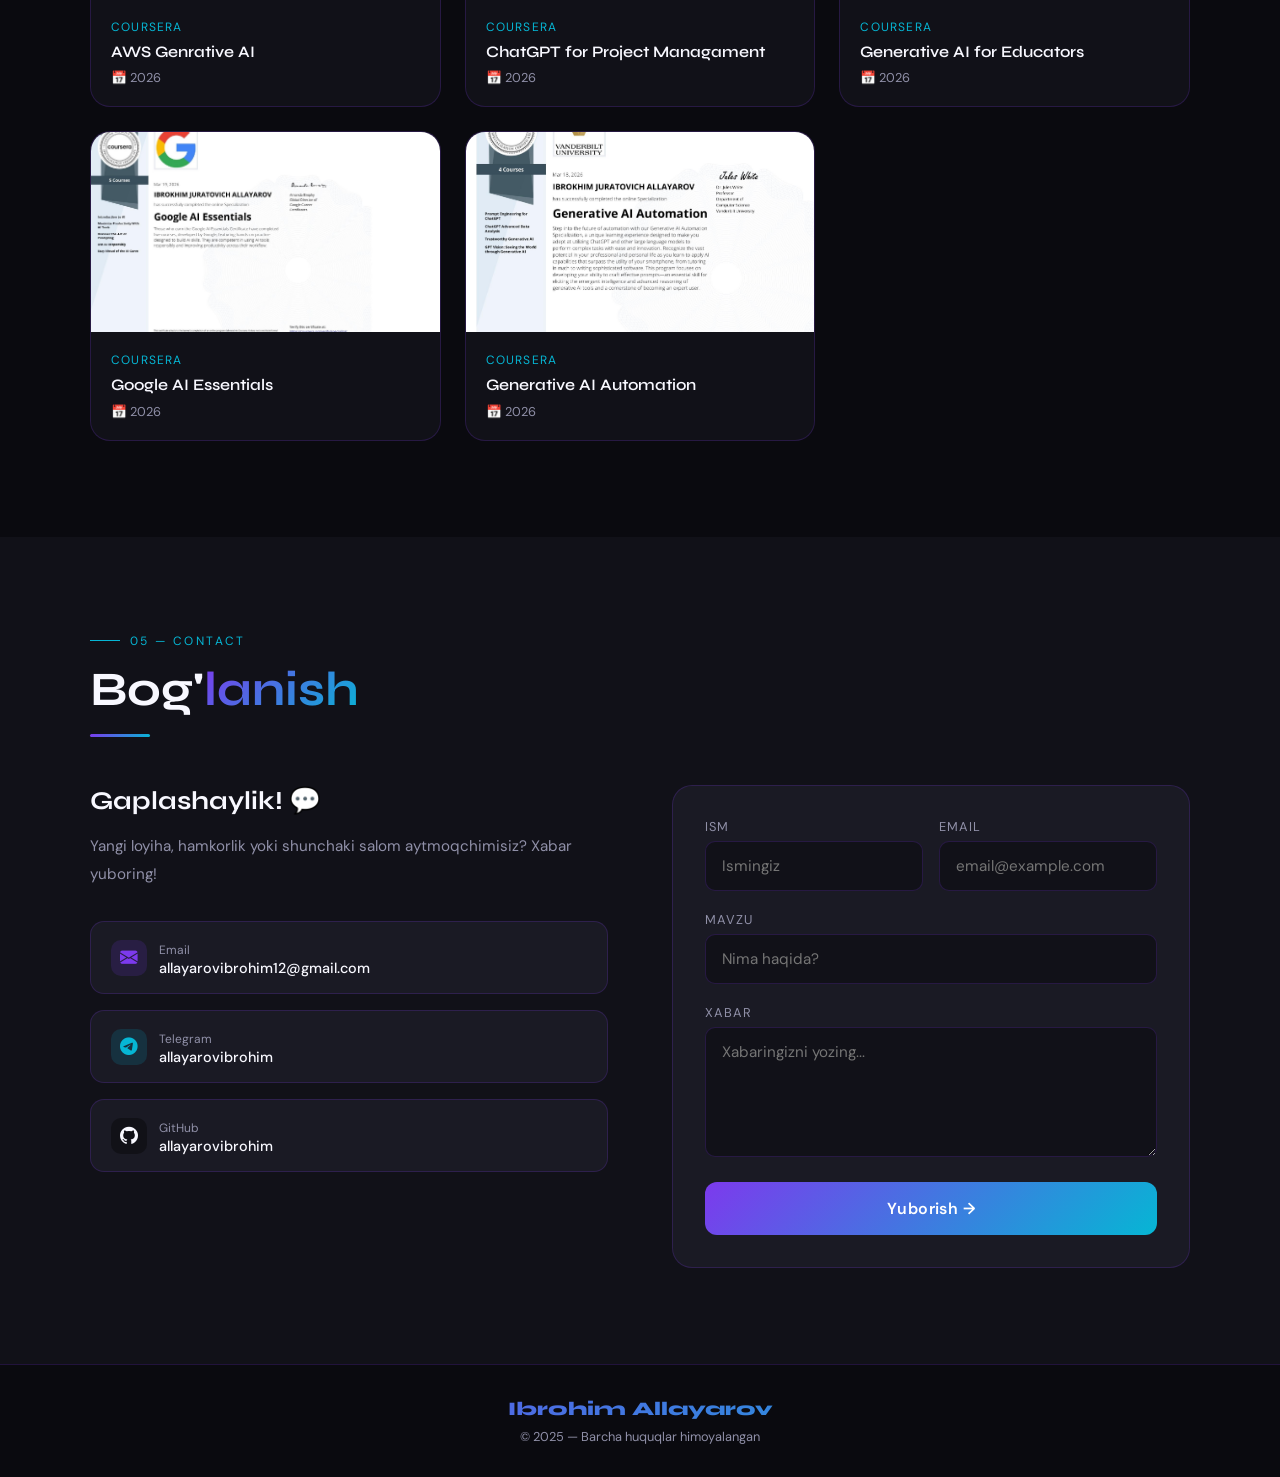
==== commit 8461430d: "portfolio" ====
--- a/index.html
+++ b/index.html
@@ -10,30 +10,113 @@
         href="https://fonts.googleapis.com/css2?family=Syne:wght@400;600;700;800&family=DM+Sans:wght@300;400;500&display=swap"
         rel="stylesheet">
     <link rel="stylesheet" href="style.css">
+    <link rel="stylesheet" href="https://cdn.jsdelivr.net/npm/aos@2.3.4/dist/aos.css">
     <link rel="stylesheet" href="https://cdn.jsdelivr.net/npm/bootstrap-icons@1.11.3/font/bootstrap-icons.min.css">
+    
+    <!-- Lenis Smooth Scroll Library -->
+    <script src="https://unpkg.com/lenis@1.1.18/dist/lenis.min.js"></script>
+    <script>
+        window.addEventListener('DOMContentLoaded', () => {
+            const lenis = new Lenis({
+                duration: 1.5, // Scroll davomiyligi (qancha katta bo'lsa, shuncha "sirpanchiq" bo'ladi)
+                easing: (t) => Math.min(1, 1.001 - Math.pow(2, -10 * t)), // Silliq to'xtash formulasi
+                orientation: 'vertical',
+                gestureOrientation: 'vertical',
+                smoothWheel: true,
+                wheelMultiplier: 1.1, // Silliqlik kuchi
+                infinite: false,
+            });
+
+            function raf(time) {
+                lenis.raf(time);
+                requestAnimationFrame(raf);
+            }
+            requestAnimationFrame(raf);
+
+            // AOS bilan bog'lash
+            lenis.on('scroll', () => {
+                if (window.AOS) AOS.refresh();
+            });
+        });
+    </script>
+
+    <style>
+        /* Lightbox styling for smooth certificate viewing */
+        #lightbox {
+            position: fixed;
+            top: 0;
+            left: 0;
+            width: 100%;
+            height: 100%;
+            background: rgba(0, 0, 0, 0.95);
+            display: flex;
+            align-items: center;
+            justify-content: center;
+            z-index: 10000;
+            opacity: 0;
+            visibility: hidden;
+            transition: all 0.4s cubic-bezier(0.4, 0, 0.2, 1);
+            cursor: zoom-out;
+        }
+
+        #lightbox.active {
+            opacity: 1;
+            visibility: visible;
+        }
+
+        #lbImg {
+            max-width: 90%;
+            max-height: 85%;
+            border-radius: 4px;
+            transform: scale(0.9);
+            transition: transform 0.4s cubic-bezier(0.4, 0, 0.2, 1);
+        }
+
+        #lightbox.active #lbImg {
+            transform: scale(1);
+        }
+
+        .lb-close {
+            position: absolute;
+            top: 30px;
+            right: 40px;
+            color: white;
+            font-size: 75px;
+            font-weight: 200;
+            cursor: pointer;
+            z-index: 10001;
+            /* Ensure it's above the image */
+            transition: all 0.3s ease;
+            line-height: 1;
+            user-select: none;
+        }
+
+        .lb-close:hover {
+            color: var(--primary);
+            transform: scale(1.1);
+            background: none;
+            /* Remove background on hover too */
+        }
+    </style>
 </head>
 
 <body>
 
     <!-- NAVBAR -->
     <nav>
-        <div class="logo">DEV</div>
+        <div class="logo">IBROHIM</div>
         <ul class="nav-links" id="navLinks">
             <li><a href="#home" onclick="closeMenu()">Home</a></li>
             <li><a href="#about" onclick="closeMenu()">About</a></li>
-            <li><a href="#certificates" onclick="closeMenu()">Certificate</a></li>
             <li><a href="#projects" onclick="closeMenu()">Projects</a></li>
             <li><a href="#skills" onclick="closeMenu()">Skills</a></li>
+            <li><a href="#certificates" onclick="closeMenu()">Certificate</a></li>
             <li><a href="#contact" onclick="closeMenu()">Contact</a></li>
         </ul>
-        <a href="admin.html" class="btn btn-primary" style="margin-left:16px; padding:0.5rem 0.9rem; font-size:0.9rem; border-radius:8px;">Kirish</a>
-        <button class="nav-toggle" id="navToggle" aria-label="Menu" onclick="toggleMenu()">
-            <span></span><span></span><span></span>
-        </button>
     </nav>
 
     <!-- HERO -->
-    <section id="home">
+    <section id="home" class="hero" data-aos="fade-up">
         <div class="hero-bg">
             <div class="orb orb1"></div>
             <div class="orb orb2"></div>
@@ -59,7 +142,7 @@
     </section>
 
     <!-- ABOUT -->
-    <section id="about">
+    <section id="about" data-aos="fade-up">
         <div class="container">
             <div class="section-label">01 — About</div>
             <h2 class="section-title">Men <span>haqimda</span></h2>
@@ -69,7 +152,7 @@
 
                     <div class="about-img-frame">
                         <div class="about-img-inner">
-                            <img src="image/profile.jpg" alt="">
+                            <img src="image/profile.jpg" alt="" class="about-img">
                         </div>
                     </div>
 
@@ -141,10 +224,32 @@
         </div>
     </section>
 
+    <!-- PROJECTS -->
+    <section id="projects" data-aos="fade-up">
+        <div class="container">
+            <div class="section-label">02 — Projects</div>
+            <h2 class="section-title">Mening <span>Loyihalarim</span></h2>
+            <div class="divider"></div>
+            <div class="projects-grid" id="projectsGrid">
+                <!-- Projects injected by JS -->
+            </div>
+        </div>
+    </section>
+
+    <!-- SKILLS -->
+    <section id="skills" data-aos="fade-up" style="background:var(--bg2)">
+        <div class="container">
+            <div class="section-label">03 — Skills</div>
+            <h2 class="section-title">Mening <span>Ko'nikmalarim</span></h2>
+            <div class="divider"></div>
+            <div class="skills-grid" id="skillsGrid"></div>
+        </div>
+    </section>
+
     <!-- CERTIFICATES -->
-    <section id="certificates">
+    <section id="certificates" data-aos="fade-up">
         <div class="container">
-            <div class="section-label">02 — Certificates</div>
+            <div class="section-label">04 — Certificates</div>
             <h2 class="section-title">Mening <span>Sertifikatlarim</span></h2>
             <div class="divider"></div>
             <div class="certs-grid" id="certsGrid">
@@ -153,77 +258,10 @@
         </div>
     </section>
 
-    <!-- PROJECTS -->
-    <section id="projects">
+    <!-- CONTACT -->
+    <section id="contact" data-aos="fade-up">
         <div class="container">
-            <div class="section-label">03 — Projects</div>
-            <h2 class="section-title">Mening <span>Loyihalarim</span></h2>
-            <div class="divider"></div>
-            <div class="projects-grid" id="projectsGrid">
-                <!-- Projects injected by JS -->
-            </div>
-        </div>
-    </section>
-
-    <!-- TYPING GAME -->
-    <section id="typing-section" style="padding:4rem 2rem">
-        <div class="container">
-            <div class="section-label">04 — Mini Game</div>
-            <h2 class="section-title">Yozish <span>Tezligi</span></h2>
-            <div class="divider"></div>
-            <div id="typing-game">
-                <div class="game-header">
-                    <div>
-                        <div style="font-family:'Syne',sans-serif;font-size:1.1rem;font-weight:600">⌨️ Stamina Typing
-                            Test</div>
-                        <div style="font-size:0.8rem;color:var(--muted);margin-top:2px">Quyidagi matnni imkon qadar tez
-                            yozing</div>
-                    </div>
-                    <div class="game-stats">
-                        <div class="game-stat">
-                            <div class="game-stat-val" id="wpmVal">0</div>
-                            <div class="game-stat-label">WPM</div>
-                        </div>
-                        <div class="game-stat">
-                            <div class="game-stat-val" id="accVal">100%</div>
-                            <div class="game-stat-label">Aniqlik</div>
-                        </div>
-                        <div class="game-stat">
-                            <div class="game-stat-val" id="timeVal">60</div>
-                            <div class="game-stat-label">Vaqt</div>
-                        </div>
-                    </div>
-                </div>
-                <div class="game-text-area" id="gameText"></div>
-                <input class="game-input" id="gameInput" placeholder="Bu yerga yozishni boshlang..." autocomplete="off"
-                    autocorrect="off" autocapitalize="off" spellcheck="false">
-                <div class="game-result" id="gameResult">
-                    <div style="font-size:0.9rem;color:var(--muted);margin-bottom:0.5rem">Yakuniy natija</div>
-                    <div class="result-wpm" id="finalWpm">0 WPM</div>
-                    <div style="font-size:0.9rem;color:var(--muted);margin-top:0.5rem" id="finalAcc"></div>
-                    <button onclick="resetGame()"
-                        style="margin-top:1rem;padding:0.6rem 1.5rem;border-radius:10px;background:var(--grad);border:none;color:#fff;cursor:pointer;font-size:0.9rem;font-family:'DM Sans',sans-serif">Qayta
-                        urinish ↺</button>
-                </div>
-                <div class="keyboard" id="keyboard"></div>
-            </div>
-        </div>
-    </section>
-
-    <!-- SKILLS -->
-    <section id="skills" style="background:var(--bg2)">
-        <div class="container">
-            <div class="section-label">05 — Skills</div>
-            <h2 class="section-title">Mening <span>Ko'nikmalarim</span></h2>
-            <div class="divider"></div>
-            <div class="skills-grid" id="skillsGrid"></div>
-        </div>
-    </section>
-
-    <!-- CONTACT -->
-    <section id="contact">
-        <div class="container">
-            <div class="section-label">06 — Contact</div>
+            <div class="section-label">05 — Contact</div>
             <h2 class="section-title">Bog'<span>lanish</span></h2>
             <div class="divider"></div>
             <div class="contact-grid">
@@ -231,7 +269,7 @@
                     <h3>Gaplashaylik! 💬</h3>
                     <p>Yangi loyiha, hamkorlik yoki shunchaki salom aytmoqchimisiz? Xabar yuboring!</p>
                     <div class="contact-links">
-                        <a href="mailto:email@example.com" class="contact-link">
+                        <a href="mailto:email@example.com" class="contact-link" data-aos="fade-down-right">
                             <div class="cl-icon email"><i class="bi bi-envelope-fill"></i></div>
                             <div class="cl-text">
                                 <small>Email</small>
@@ -239,7 +277,7 @@
                             </div>
                         </a>
                         <a href="https://t.me/allayarovibrohim" target="_blank" rel="noopener noreferrer"
-                            class="contact-link">
+                            class="contact-link"  data-aos="fade-down-right">
                             <div class="cl-icon telegram"><i class="bi bi-telegram"></i></div>
                             <div class="cl-text">
                                 <small>Telegram</small>
@@ -247,7 +285,7 @@
                             </div>
                         </a>
                         <a href="https://github.com/allayarovibrohim" target="_blank" rel="noopener noreferrer"
-                            class="contact-link">
+                            class="contact-link"  data-aos="fade-down-right">
                             <div class="cl-icon github"><i class="bi bi-github"></i></div>
                             <div class="cl-text">
                                 <small>GitHub</small>
@@ -256,7 +294,7 @@
                         </a>
                     </div>
                 </div>
-                <div class="contact-form">
+                <div class="contact-form" data-aos="fade-down-left">
                     <div class="form-row">
                         <div class="form-group">
                             <label>Ism</label>
@@ -287,10 +325,24 @@
         <p>© 2025 — Barcha huquqlar himoyalangan</p>
     </footer>
 
-    <!-- LIGHTBOX -->
-    <div class="lightbox" id="lightbox" onclick="closeLightbox()">
-        <button class="lb-close" onclick="closeLightbox()">✕</button>
-        <img id="lbImg" src="" alt="Certificate">
+    <!-- Lightbox for viewing certificates -->
+    <div id="lightbox" onclick="closeLightbox()">
+        <span class="lb-close" onclick="closeLightbox()">&times;</span>
+        <img id="lbImg" src="" alt="Certificate Large View">
+    </div>
+
+    <!-- Modal for skill details -->
+    <div id="skillModal" class="skill-modal-overlay" onclick="closeSkillModal()">
+        <div class="skill-modal-box" onclick="event.stopPropagation()">
+            <button class="sm-close" onclick="closeSkillModal()">&times;</button>
+            <div id="smIcon" style="margin-bottom: 1.5rem; display: flex; justify-content: center;"></div>
+            <h3 id="smTitle" class="sm-title"></h3>
+            <p id="smDesc" class="sm-desc"></p>
+            <div class="skill-bar-bg" style="margin-top: 2rem;">
+                <div id="smBar" class="skill-bar"></div>
+            </div>
+            <div id="smPct" class="sm-pct"></div>
+        </div>
     </div>
 
     <script>
@@ -301,7 +353,7 @@
             city: "Khiva, Khorezm, Uzbekistan",
             telegram: "allayarovibrohim",
             github: "allayarovibrohim",
-            stats: { projects: 4, exp: 1, certs: 5, clients: 3 },
+            stats: { projects: 8, exp: 1, certs: 5, clients: 3 },
 
             // Sertifikatlaringiz — img: certificate rasmini qo'ying, link: Coursera/boshqa havolasi
             certificates: [
@@ -316,18 +368,22 @@
             projects: [
                 { title: "Mind Bridge", desc: "Shaxsiylashtirilgan terapiya orqali o'zgarishlarni kuchaytirish", tags: ["HTML", "CSS", "JS"], link: "https://mindbridge-website.lovable.app", img: "image/mindbridge.png", grad: "linear-gradient(135deg,#7C3AED33,#06B6D433)" },
                 { title: "Lingua Bridge", desc: "Yangi tilni o'zlashtiring. Kelajagingizni o'zgartiring.", tags: ["TailwindCSS", "JS"], link: "https://wordways-bridge.lovable.app", img: "image/linguabridge.png", grad: "linear-gradient(135deg,#F59E0B33,#EF444433)" },
-                { title: "Typing WPM Test", desc: "Yozish tezligini o'lchaydigan o'yin. WPM, xato va klaviatura ko'rsatiladi.", tags: ["JS", "Game"], link: "#typing-section", img: "image/typing.png", grad: "linear-gradient(135deg,#06B6D433,#7C3AED33)" },
                 { title: "Tetris", desc: "Internetdan topgan qiziqarli o'yin loyihasi.", tags: ["HTML", "CSS", "JS"], link: "tetris.html", img: "image/tetris.png", grad: "linear-gradient(135deg,#22C55E33,#06B6D433)" },
+                { title: "Typing Test", desc: "Yozish tezligi va aniqligini tekshirish uchun mini o'yin.", tags: ["JS", "HTML", "CSS"], link: "typing.html", img: "image/typing.png", grad: "linear-gradient(135deg,#6366F133,#10B98133)" },
+                { title: "Spider Clock", desc: "Interaktiv o'rgimchak shaklidagi soat loyihasi (SVG va GSAP).", tags: ["SVG", "GSAP", "JS"], link: "index2.html", img: "image/clock.png", grad: "linear-gradient(135deg,#3B82F633,#8B5CF633)" },
+                { title: "Birthday Calculation", desc: "Tug'ilgan kuningizni hisoblaydigan oddiy veb-ilova.", tags: ["HTML", "CSS", "JS"], link: "https://birthday-calculation.lovable.app/", img: "image/birthday-calculation.png", grad: "linear-gradient(135deg,#FF7F5033,#FFD70033)" },
+                { title: "Animated Cards", desc: "Sayohat yo'nalishlari uchun interaktiv animatsion kartalar loyihasi.", tags: ["GSAP", "JS", "CSS"], link: "index3.html", img: "image/animated-cards.png", grad: "linear-gradient(135deg,#EC489933,#8B5CF633)" },
+                { title: "Flower Animation", desc: "Canvas yordamida yaratilgan gullar animatsiyasi.", tags: ["Canvas", "JS"], link: "index4.html", img: "image/flower-animation.jpg", grad: "linear-gradient(135deg,#FF00E433,#00F5FF33)" },
             ],
 
             // Ko'nikmalaringiz (Skills)
             skills: [
-                { name: "HTML", pct: 98, img: "image/html.png" },
-                { name: "CSS", pct: 87, img: "image/css.png" },
-                { name: "TailwindCSS", pct: 80, img: "image/tailwindcss.png" },
-                { name: "Bootstrap", pct: 85, img: "image/bootstrap.png" },
-                { name: "JavaScript", pct: 60, img: "image/js.png" }, // Adjusted JS percentage
-                { name: "GitHub", pct: 70, img: "image/github.png" }, // Adjusted GitHub percentage
+                { name: "HTML", pct: 98, img: "image/html.png", desc: "HTML (HyperText Markup Language) — veb-sahifalarning asosiy tuzilmasini yaratish uchun ishlatiladigan standart belgilash tili. U sahifadagi matn, rasm va boshqa elementlarning joylashuvini belgilaydi." },
+                { name: "CSS", pct: 87, img: "image/css.png", desc: "CSS (Cascading Style Sheets) — HTML elementlarining tashqi ko'rinishini (rangi, shrifti, o'lchami, joylashuvi va h.k.) bezash va boshqarish uchun ishlatiladigan tildir." },
+                { name: "Bootstrap", pct: 85, img: "image/bootstrap.png", desc: "Bootstrap — tezkor va moslashuvchan (responsive) veb-sahifalar yaratish uchun mo'ljallangan eng ommabop CSS freymvorkidir. U tayyor dizayn komponentlarini taqdim etadi." },
+                { name: "TailwindCSS", pct: 80, img: "image/tailwindcss.png", desc: "Tailwind CSS — 'utility-first' yondashuvidagi CSS freymvorki bo'lib, u to'g'ridan-to'g'ri HTML sinflari orqali noyob va moslashuvchan dizaynlarni tez yaratish imkonini beradi." },
+                { name: "GitHub", pct: 70, img: "image/github.png", desc: "GitHub — Git versiyalarni boshqarish tizimi asosidagi bulutli platforma. U dasturiy ta'minot loyihalarini saqlash, boshqarish va hamkorlikda ishlash uchun xizmat qiladi." },
+                { name: "JavaScript", pct: 7, img: "image/js.png", desc: "JavaScript — veb-sahifalarga dinamiklik va interaktivlik beruvchi dasturlash tili. U animatsiyalar yaratish, foydalanuvchi harakatlariga javob berish va ma'lumotlarni qayta ishlash uchun ishlatiladi." },
             ]
         };
         // ====================================================================
@@ -434,10 +490,10 @@
         function renderSkills() {
             const skillsGrid = document.getElementById('skillsGrid');
             skillsGrid.innerHTML = '';
-            currentPortfolioData.skills.forEach(s => {
+            currentPortfolioData.skills.forEach((s, i) => {
                 skillsGrid.innerHTML += `
-  <div class="skill-card">
-    <div class="skill-icon">${s.img ? `<img src="${s.img}" alt="${s.name}" class="skill-image">` : s.icon}</div>
+  <div class="skill-card" data-aos="flip-left" data-aos-duration="700" data-aos-offset="120" data-aos-once="false" onclick="openSkillModal(${i})" style="cursor:pointer">
+    <div class="skill-icon">${s.img ? `<img src="${s.img}" alt="${s.name}" class="skill-image">` : (s.icon || '🚀')}</div>
     <div class="skill-top">
       <span class="skill-name">${s.name}</span>
       <span class="skill-pct">${s.pct}%</span>
@@ -457,6 +513,9 @@
                 });
             }, { threshold: 0.2 });
             skillObs.observe(document.getElementById('skills'));
+            if (window.AOS) {
+                AOS.refresh();
+            }
         }
 
         // Lightbox
@@ -468,6 +527,24 @@
             if (e) e.stopPropagation();
         }
         function closeLightbox() { document.getElementById('lightbox').classList.remove('active'); }
+
+        // Skill Modal
+        function openSkillModal(index) {
+            const s = currentPortfolioData.skills[index];
+            const modal = document.getElementById('skillModal');
+            document.getElementById('smTitle').textContent = s.name;
+            document.getElementById('smDesc').textContent = s.desc || "Ma'lumot mavjud emas.";
+            document.getElementById('smIcon').innerHTML = s.img ? `<img src="${s.img}" alt="${s.name}" class="skill-image" style="width:60px; height:60px">` : '🚀';
+            document.getElementById('smPct').textContent = s.pct + '%';
+            document.getElementById('smBar').style.width = s.pct + '%';
+            
+            modal.classList.add('active');
+            document.body.style.overflow = 'hidden';
+        }
+        function closeSkillModal() { 
+            document.getElementById('skillModal').classList.remove('active');
+            document.body.style.overflow = 'auto';
+        }
 
         // Nav
         function toggleMenu() {
@@ -487,191 +564,12 @@
             const mailto = `mailto:${currentPortfolioData.email}?subject=${encodeURIComponent(s || 'Portfolio orqali xabar')}&body=${encodeURIComponent('Ism: ' + n + '\nEmail: ' + e + '\n\n' + m)}`;
             window.location.href = mailto;
         }
-
-        function setTheme(theme) {
-            document.documentElement.setAttribute('data-theme', theme);
-            localStorage.setItem('portfolio_theme', theme);
-
-            if (theme === 'system') {
-                const isDark = window.matchMedia('(prefers-color-scheme: dark)').matches;
-                document.documentElement.setAttribute('data-theme', isDark ? 'dark' : 'light');
-            }
-        }
-
-        // Sahifa yuklanganda mavzuni tekshirish
-        const savedTheme = localStorage.getItem('portfolio_theme') || 'dark';
-        setTheme(savedTheme);
-
-        // Sahifa yuklanganda sessiyani tekshirish
-        window.addEventListener('load', () => {
-            renderPortfolio();
-        });
-
-        // ===== TYPING GAME =====
-        const sentences = [
-            "Frontend development is the art of creating beautiful user interfaces.",
-            "JavaScript is the language of the web and powers modern applications.",
-            "CSS makes websites look stunning and responsive on all devices.",
-            "TailwindCSS utility classes speed up the development workflow greatly.",
-            "Clean code is the foundation of every successful software project.",
-            "Practice every day to improve your typing speed and accuracy.",
-            "Web development combines creativity and technical skills perfectly.",
-        ];
-
-        let gameState = { active: false, timer: null, timeLeft: 60, wordIndex: 0, charIndex: 0, errors: 0, totalTyped: 0, startTime: null };
-        let currentSentence = '';
-        let pressedKeys = new Set();
-
-        const keyboard = [
-            ['`', '1', '2', '3', '4', '5', '6', '7', '8', '9', '0', '-', '=', '⌫ wide'],
-            ['Tab wider', 'q', 'w', 'e', 'r', 't', 'y', 'u', 'i', 'o', 'p', '[', ']', '\\'],
-            ['Caps wider', 'a', 's', 'd', 'f', 'g', 'h', 'j', 'k', 'l', ';', "'", 'Enter wider'],
-            ['Shift wider', 'z', 'x', 'c', 'v', 'b', 'n', 'm', ',', '.', '/', `↑ wide`],
-            ['Ctrl wide', 'Alt wide', 'widest', ' ', 'Alt wide', 'Ctrl wide']
-        ];
-        const kbEl = document.getElementById('keyboard');
-        const rows = [
-            ['`', '1', '2', '3', '4', '5', '6', '7', '8', '9', '0', '-', '=', 'Backspace'],
-            ['Tab', 'q', 'w', 'e', 'r', 't', 'y', 'u', 'i', 'o', 'p', '[', ']', '\\'],
-            ['Caps', 'a', 's', 'd', 'f', 'g', 'h', 'j', 'k', 'l', ';', "'", 'Enter'],
-            ['Shift', 'z', 'x', 'c', 'v', 'b', 'n', 'm', ',', '.', '/', '↑'],
-            ['Ctrl', 'Alt', ' ', 'Space', 'Alt', 'Ctrl']
-        ];
-        const displayRows = [
-            ['`', '1', '2', '3', '4', '5', '6', '7', '8', '9', '0', '-', '=', '⌫'],
-            ['⇥', 'Q', 'W', 'E', 'R', 'T', 'Y', 'U', 'I', 'O', 'P', '[', ']', '\\'],
-            ['⇪', 'A', 'S', 'D', 'F', 'G', 'H', 'J', 'K', 'L', ';', "'", '↵'],
-            ['⇧', 'Z', 'X', 'C', 'V', 'B', 'N', 'M', ',', '.', '/', '⇧'],
-            ['Ctrl', 'Alt', '', 'Space', 'Alt', 'Ctrl']
-        ];
-        const wideKeys = new Set(['Backspace', 'Tab', 'Caps', 'Enter', 'Shift', '↑', 'Ctrl', 'Alt', 'Space', ' ', '⌫', '⇥', '⇪', '↵', '⇧']);
-        const widestKeys = new Set([' ', 'Space', '', 'widest']);
-        rows.forEach((row, ri) => {
-            const div = document.createElement('div'); div.className = 'kb-row';
-            row.forEach((k, ki) => {
-                const span = document.createElement('span');
-                const d = displayRows[ri][ki] || k;
-                if (widestKeys.has(k)) { span.className = 'kb-key widest'; }
-                else if (wideKeys.has(k)) { span.className = 'kb-key wider'; }
-                else { span.className = 'kb-key'; }
-                span.textContent = d;
-                span.dataset.key = k.toLowerCase();
-                div.appendChild(span);
-            });
-            kbEl.appendChild(div);
-        });
-
-        function flashKey(char) {
-            const key = char.toLowerCase();
-            document.querySelectorAll('.kb-key').forEach(el => {
-                if (el.dataset.key === key || (key === ' ' && el.dataset.key === ' ')) {
-                    el.classList.add('active');
-                    setTimeout(() => el.classList.remove('active'), 120);
-                }
-            });
-        }
-
-        function renderText() {
-            const el = document.getElementById('gameText');
-            el.innerHTML = '';
-            for (let i = 0; i < currentSentence.length; i++) {
-                const s = document.createElement('span');
-                s.textContent = currentSentence[i];
-                if (i < gameState.charIndex) { s.className = gameState.errors > 0 && i >= gameState.charIndex - gameState.errors ? 'wrong' : 'correct'; }
-                else if (i === gameState.charIndex) { s.className = 'current'; }
-                else { s.className = 'pending'; }
-                el.appendChild(s);
-            }
-        }
-
-        function initGame() {
-            currentSentence = sentences[Math.floor(Math.random() * sentences.length)];
-            gameState = { active: false, timer: null, timeLeft: 60, charIndex: 0, errors: 0, totalTyped: 0, startTime: null };
-            document.getElementById('gameInput').value = '';
-            document.getElementById('wpmVal').textContent = '0';
-            document.getElementById('accVal').textContent = '100%';
-            document.getElementById('timeVal').textContent = '60';
-            document.getElementById('gameResult').classList.remove('show');
-            renderText();
-        }
-
-        function startTimer() {
-            gameState.startTime = Date.now();
-            gameState.active = true;
-            gameState.timer = setInterval(() => {
-                gameState.timeLeft--;
-                document.getElementById('timeVal').textContent = gameState.timeLeft;
-                const elapsed = (Date.now() - gameState.startTime) / 60000;
-                const wpm = Math.round((gameState.totalTyped / 5) / elapsed) || 0;
-                document.getElementById('wpmVal').textContent = wpm;
-                if (gameState.timeLeft <= 0) { endGame(); }
-            }, 1000);
-        }
-
-        function endGame() {
-            clearInterval(gameState.timer);
-            gameState.active = false;
-            document.getElementById('gameInput').disabled = true;
-            const elapsed = (Date.now() - gameState.startTime) / 60000;
-            const wpm = Math.round((gameState.totalTyped / 5) / Math.max(elapsed, 0.01));
-            const acc = gameState.totalTyped > 0 ? Math.round(((gameState.totalTyped - gameState.errors) / gameState.totalTyped) * 100) : 100;
-            document.getElementById('finalWpm').textContent = wpm + ' WPM';
-            document.getElementById('finalAcc').textContent = 'Aniqlik: ' + acc + '%  |  Xatolar: ' + gameState.errors;
-            document.getElementById('gameResult').classList.add('show');
-        }
-
-        function resetGame() {
-            clearInterval(gameState.timer);
-            document.getElementById('gameInput').disabled = false;
-            document.getElementById('gameInput').value = '';
-            document.getElementById('gameInput').focus();
-            initGame();
-        }
-
-        document.getElementById('gameInput').addEventListener('input', function (e) {
-            if (!gameState.active) { startTimer(); }
-            if (!gameState.active && gameState.timeLeft <= 0) return;
-            const val = this.value;
-            if (!val.length) { gameState.charIndex = 0; renderText(); return; }
-            const lastChar = val[val.length - 1];
-            flashKey(lastChar);
-            if (gameState.charIndex < currentSentence.length) {
-                const expected = currentSentence[gameState.charIndex];
-                gameState.totalTyped++;
-                if (lastChar === expected) { gameState.charIndex++; }
-                else { gameState.errors++; }
-                // Check complete
-                if (gameState.charIndex >= currentSentence.length) {
-                    currentSentence = sentences[Math.floor(Math.random() * sentences.length)];
-                    gameState.charIndex = 0;
-                    this.value = '';
-                }
-                renderText();
-            }
-        });
-
-        document.addEventListener('keydown', e => {
-            const key = e.key.toLowerCase();
-            document.querySelectorAll('.kb-key').forEach(el => {
-                if (el.dataset.key === key || (key === ' ' && el.dataset.key === ' ')) {
-                    el.classList.add('active');
-                }
-            });
-        });
-        document.addEventListener('keyup', e => {
-            const key = e.key.toLowerCase();
-            document.querySelectorAll('.kb-key').forEach(el => {
-                if (el.dataset.key === key || (key === ' ' && el.dataset.key === ' ')) {
-                    el.classList.remove('active');
-                }
-            });
-        });
-
-        initGame();
-
+        
+        window.addEventListener('load', renderPortfolio);
+        
         // Smooth nav highlight
         window.addEventListener('scroll', () => {
-            const sections = ['home', 'about', 'certificates', 'projects', 'typing-section', 'skills', 'contact'];
+            const sections = ['home', 'about', 'projects', 'skills', 'certificates', 'contact'];
             const scrollY = window.scrollY + 100;
             sections.forEach(id => {
                 const el = document.getElementById(id);
@@ -685,6 +583,176 @@
             });
         });
     </script>
+    <script src="https://cdn.jsdelivr.net/npm/aos@2.3.4/dist/aos.js"></script>
+    <script>
+        AOS.init({
+            once: false,
+            duration: 900,
+            easing: 'ease-out-cubic',
+            offset: 120,
+            delay: 50,
+            mirror: false,
+            anchorPlacement: 'top-bottom'
+        });
+    </script>
+    <script>
+        // ====== Client-side user system (demo) ======
+        const loginBtn = document.getElementById('loginBtn');
+        const loginModal = document.getElementById('loginModal');
+        const loginForm = document.getElementById('userLoginForm');
+        const registerForm = document.getElementById('registerForm');
+        const tabLogin = document.getElementById('tabLogin');
+        const tabRegister = document.getElementById('tabRegister');
+
+        // Ensure users storage exists and seed demo ordinary user
+        function getUsers() {
+            try { return JSON.parse(localStorage.getItem('users') || '[]'); } catch { return []; }
+        }
+        function saveUsers(users) { localStorage.setItem('users', JSON.stringify(users)); }
+        (function seed() {
+            const users = getUsers();
+            if (!users.find(u => u.email === 'allayarovibrohim12@gmail.com')) {
+                users.push({ email: 'allayarovibrohim12@gmail.com', password: '12345678', firstName: 'Allayarov', lastName: 'Ibrohim', role: 'user' });
+                saveUsers(users);
+            }
+        })();
+
+        function openLoginModal() { if (loginModal) { loginModal.style.display = 'flex'; document.getElementById('userEmail').focus(); } }
+        function closeLoginModal() { if (loginModal) loginModal.style.display = 'none'; }
+
+        function showLoginTab(e) {
+            if (e) { e.preventDefault(); }
+            document.getElementById('modalTitle').textContent = 'Kirish';
+            loginForm.style.display = '';
+            loginForm.style.opacity = '1';
+            registerForm.style.display = 'none';
+            registerForm.style.opacity = '0';
+            tabLogin.style.color = 'var(--primary)';
+            tabLogin.style.borderBottomColor = 'var(--primary)';
+            tabRegister.style.color = 'var(--muted)';
+            tabRegister.style.borderBottomColor = 'transparent';
+        }
+        function showRegisterTab(e) {
+            if (e) { e.preventDefault(); }
+            document.getElementById('modalTitle').textContent = 'Ro\'yxatdan o\'tish';
+            loginForm.style.display = 'none';
+            loginForm.style.opacity = '0';
+            registerForm.style.display = '';
+            registerForm.style.opacity = '1';
+            tabRegister.style.color = 'var(--primary)';
+            tabRegister.style.borderBottomColor = 'var(--primary)';
+            tabLogin.style.color = 'var(--muted)';
+            tabLogin.style.borderBottomColor = 'transparent';
+        }
+
+        if (loginBtn) loginBtn.addEventListener('click', openLoginModal);
+        if (tabLogin) tabLogin.addEventListener('click', showLoginTab);
+        if (tabRegister) tabRegister.addEventListener('click', showRegisterTab);
+
+        // handle login submit
+        loginForm.addEventListener('submit', e => {
+            e.preventDefault();
+            const email = document.getElementById('userEmail').value.trim();
+            const pass = document.getElementById('userPassword').value.trim();
+
+            const users = getUsers();
+            const found = users.find(u => u.email === email && u.password === pass);
+            if (found) {
+                const user = { name: (found.firstName ? found.firstName + (found.lastName ? ' ' + found.lastName : '') : 'Foydalanuvchi'), email: found.email, role: found.role || 'user' };
+                localStorage.setItem('currentUser', JSON.stringify(user));
+                closeLoginModal();
+                updateNavForUser();
+                // go to profile page
+                location.href = 'profile.html';
+            } else {
+                alert("Noto'g'ri email yoki parol.");
+            }
+        });
+
+        // handle registration
+        registerForm.addEventListener('submit', e => {
+            e.preventDefault();
+            const first = document.getElementById('regFirst').value.trim();
+            const last = document.getElementById('regLast').value.trim();
+            const email = document.getElementById('regEmail').value.trim();
+            const pass = document.getElementById('regPassword').value.trim();
+            if (!first || !last || !email || !pass) { alert('Iltimos, barcha maydonlarni to`ldiring.'); return; }
+            const users = getUsers();
+            if (users.find(u => u.email === email)) { alert('Bu email allaqachon ro`yxatdan o`tgan.'); return; }
+            users.push({ firstName: first, lastName: last, email, password: pass, role: 'user' });
+            saveUsers(users);
+            // auto-login newly registered user
+            localStorage.setItem('currentUser', JSON.stringify({ name: first + ' ' + last, email, role: 'user' }));
+            closeLoginModal();
+            updateNavForUser();
+            location.href = 'profile.html';
+        });
+
+        // update navbar to show profile circle when user logged in
+        function getInitials(name) {
+            if (!name) return '';
+            const parts = name.trim().split(/\s+/);
+            return (parts[0] ? parts[0][0] : '') + (parts[1] ? parts[1][0] : '');
+        }
+
+        function createProfileCircle(user) {
+            const nav = document.querySelector('nav');
+            // remove existing login button if any
+            const existing = document.getElementById('loginBtn');
+            if (existing) existing.remove();
+            // remove existing profile if present
+            const old = document.getElementById('profileCircle'); if (old) old.remove();
+
+            const btn = document.createElement('button');
+            btn.id = 'profileCircle';
+            btn.title = user.name || 'Profil';
+            btn.style.width = '40px'; btn.style.height = '40px'; btn.style.borderRadius = '999px'; btn.style.border = 'none'; btn.style.display = 'inline-flex'; btn.style.alignItems = 'center'; btn.style.justifyContent = 'center'; btn.style.marginLeft = '12px'; btn.style.cursor = 'pointer';
+            btn.style.background = 'linear-gradient(135deg,#7C3AED,#06B6D4)'; btn.style.color = '#fff'; btn.style.fontWeight = '700'; btn.style.fontFamily = 'DM Sans, sans-serif';
+            btn.textContent = getInitials(user.name).toUpperCase();
+            btn.addEventListener('click', () => { location.href = 'profile.html'; });
+            nav.insertBefore(btn, document.getElementById('navToggle'));
+        }
+
+        function updateNavForUser() {
+            const raw = localStorage.getItem('currentUser');
+            if (!raw) return; const user = JSON.parse(raw);
+            createProfileCircle(user);
+        }
+
+        // on load: if user present, show profile circle
+        window.addEventListener('load', () => {
+            // initial tab
+            showLoginTab();
+            const users = getUsers();
+            // ensure demo admin exists? admin is not stored as user in users array
+            const current = localStorage.getItem('currentUser');
+            if (current) updateNavForUser();
+        });
+
+        // close modal on ESC
+        document.addEventListener('keydown', (e) => { if (e.key === 'Escape') closeLoginModal(); });
+    </script>
+
+    <!-- Custom Cursor Script -->
+    <script>
+        const cursor = document.getElementById('cursor');
+        
+        document.addEventListener('mousemove', (e) => {
+            cursor.style.left = e.clientX + 'px';
+            cursor.style.top = e.clientY + 'px';
+        });
+
+        // Hover effektlari uchun
+        const interactiveElements = 'a, button, .proj-card, .cert-card, .skill-card, .cv-btn, input, textarea';
+        document.querySelectorAll(interactiveElements).forEach(el => {
+            el.addEventListener('mouseenter', () => cursor.classList.add('hover'));
+            el.addEventListener('mouseleave', () => cursor.classList.remove('hover'));
+        });
+
+        document.addEventListener('mousedown', () => cursor.style.transform = 'translate(-50%, -50%) scale(0.8)');
+        document.addEventListener('mouseup', () => cursor.style.transform = 'translate(-50%, -50%) scale(1)');
+    </script>
+
 </body>
 
 </html>
--- a/style.css
+++ b/style.css
@@ -52,9 +52,24 @@
     z-index: 999;
 }
 
-html {
-    scroll-behavior: smooth
-}
+/* Lenis Smooth Scroll support */
+html.lenis {
+  height: auto;
+}
+
+.lenis.lenis-smooth {
+  scroll-behavior: auto !important;
+}
+
+.lenis.lenis-smooth [data-lenis-prevent] {
+  overscroll-behavior: contain;
+}
+
+.lenis.lenis-stopped {
+  overflow: hidden;
+}
+
+/* --- */
 
 body {
     font-family: 'DM Sans', sans-serif;
@@ -696,14 +711,12 @@
     position: absolute;
     top: 1.5rem;
     right: 1.5rem;
-    background: rgba(255, 255, 255, 0.1);
+    background: none; /* Removed background color */
     border: none;
     color: #fff;
-    width: 44px;
-    height: 44px;
     border-radius: 50%;
     cursor: pointer;
-    font-size: 1.2rem;
+    font-size: 75px;
     display: flex;
     align-items: center;
     justify-content: center;
@@ -985,7 +998,14 @@
     background: var(--bg2);
     border: 1px solid var(--border);
     border-radius: 20px;
-    padding: 1.75rem
+    padding: 1.75rem;
+    transition: transform 0.25s ease, box-shadow 0.25s ease;
+    will-change: transform;
+}
+
+.skill-card:hover {
+    transform: translateY(-8px) scale(1.02) rotateY(-3deg);
+    box-shadow: 0 20px 45px rgba(15, 23, 42, 0.12);
 }
 
 .skill-top {
@@ -1649,4 +1669,65 @@
     to {
         transform: rotate(360deg);
     }
+}
+
+/* SKILL MODAL */
+.skill-modal-overlay {
+    position: fixed;
+    top: 0;
+    left: 0;
+    width: 100%;
+    height: 100%;
+    background: rgba(0, 0, 0, 0.9);
+    backdrop-filter: blur(8px);
+    display: flex;
+    align-items: center;
+    justify-content: center;
+    z-index: 11000;
+    opacity: 0;
+    visibility: hidden;
+    transition: all 0.3s cubic-bezier(0.4, 0, 0.2, 1);
+}
+
+.skill-modal-overlay.active {
+    opacity: 1;
+    visibility: visible;
+}
+
+.skill-modal-box {
+    background: var(--bg3);
+    width: 90%;
+    max-width: 500px;
+    padding: 3rem 2.5rem;
+    border-radius: 24px;
+    border: 1px solid var(--border);
+    position: relative;
+    text-align: center;
+    transform: translateY(30px);
+    transition: all 0.4s cubic-bezier(0.34, 1.56, 0.64, 1);
+}
+
+.skill-modal-overlay.active .skill-modal-box {
+    transform: translateY(0);
+}
+
+.sm-close {
+    position: absolute;
+    top: 15px;
+    right: 20px;
+    background: none;
+    border: none;
+    color: var(--muted);
+    font-size: 2rem;
+    cursor: pointer;
+}
+
+.sm-title { font-family: 'Syne', sans-serif; font-size: 2rem; margin-bottom: 1rem; color: var(--text); }
+.sm-desc { color: var(--muted); line-height: 1.8; font-size: 1rem; }
+.sm-pct { 
+    margin-top: 10px; 
+    font-family: 'Syne', sans-serif; 
+    font-weight: 800; 
+    font-size: 1.5rem; 
+    color: var(--secondary);
 }
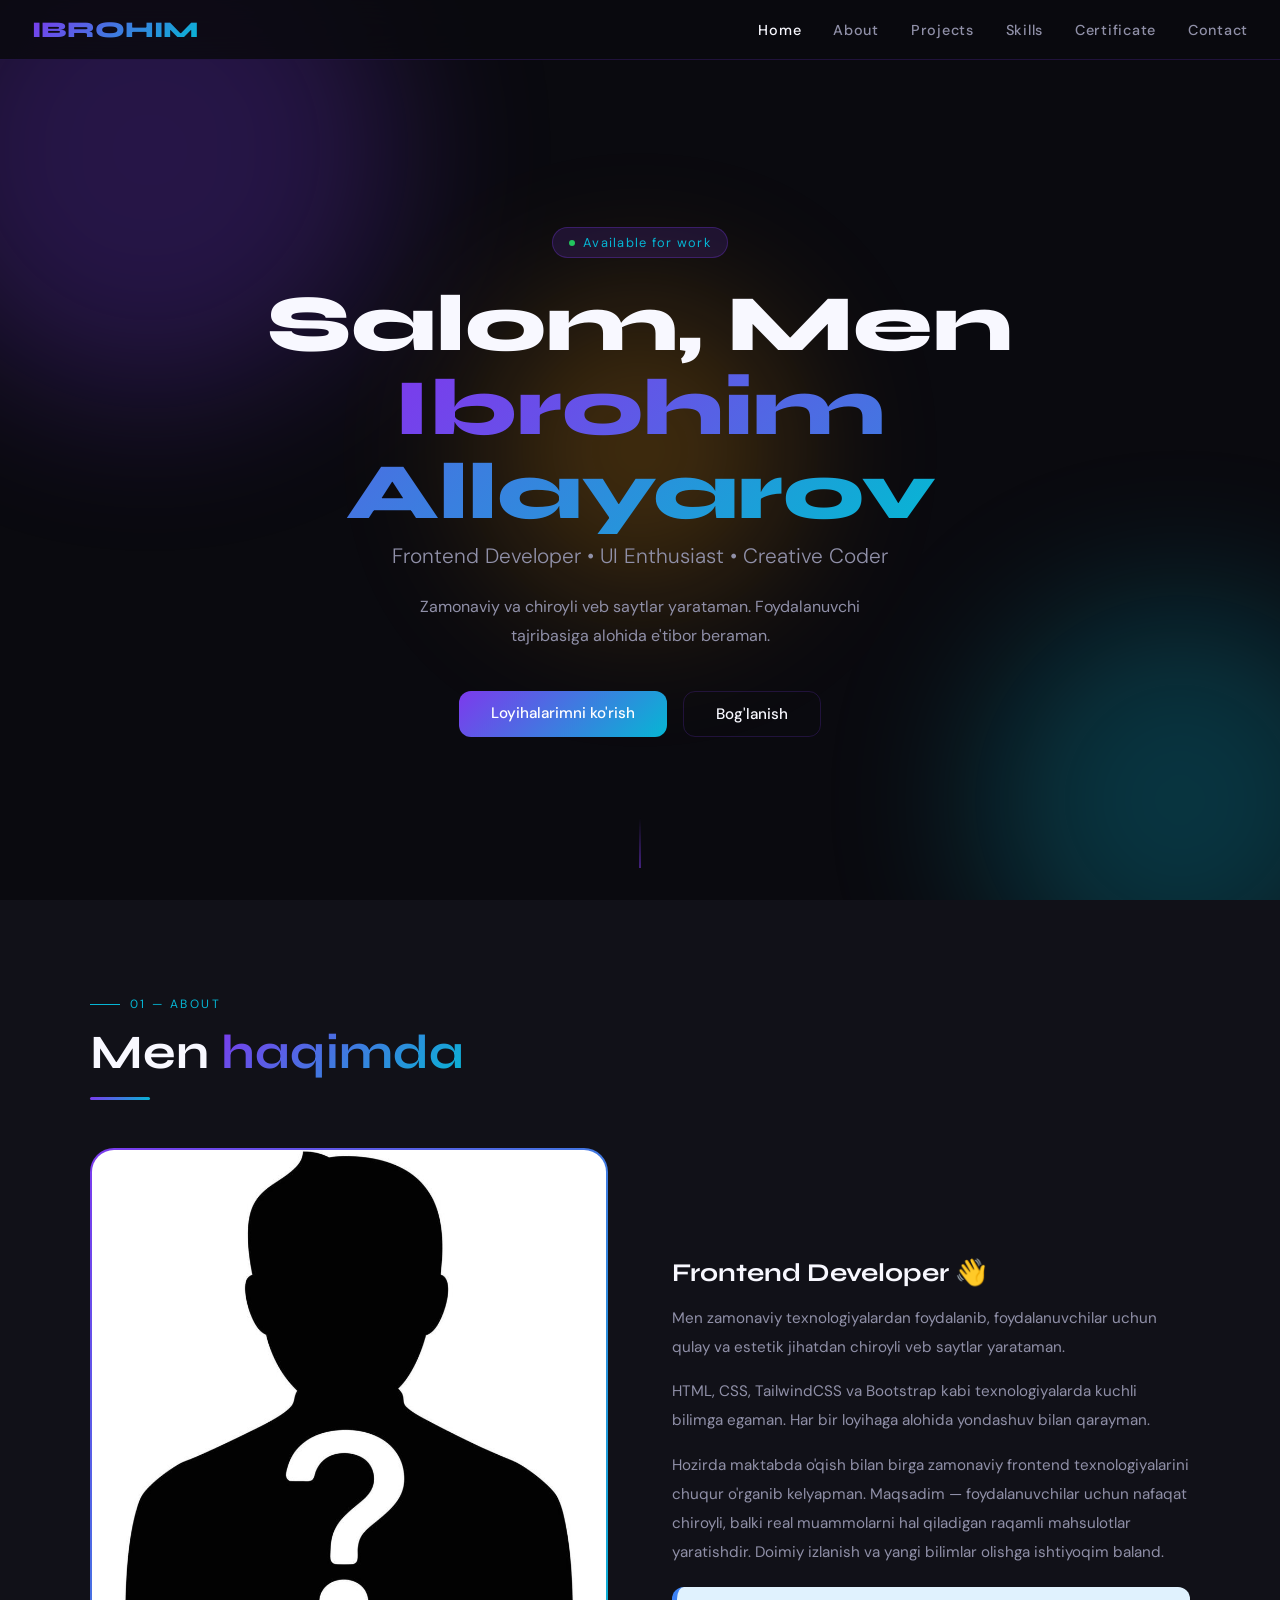
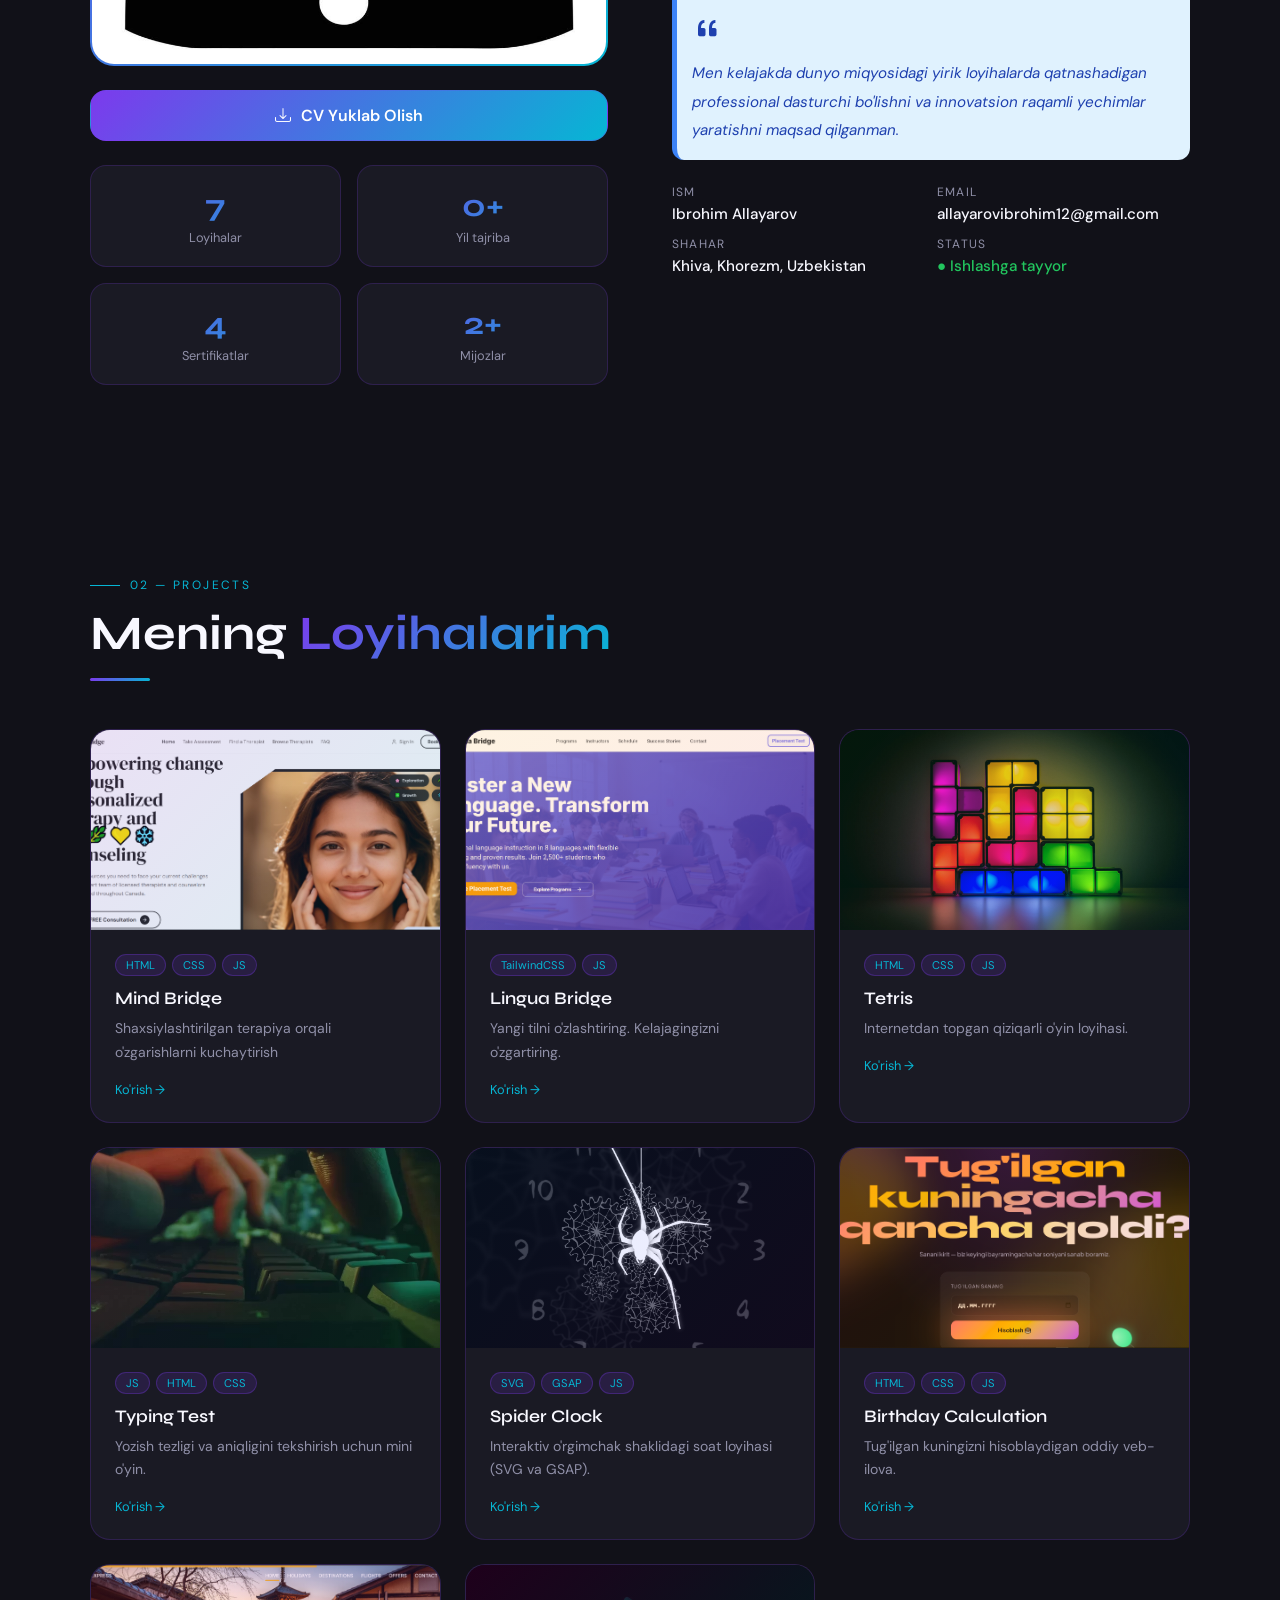
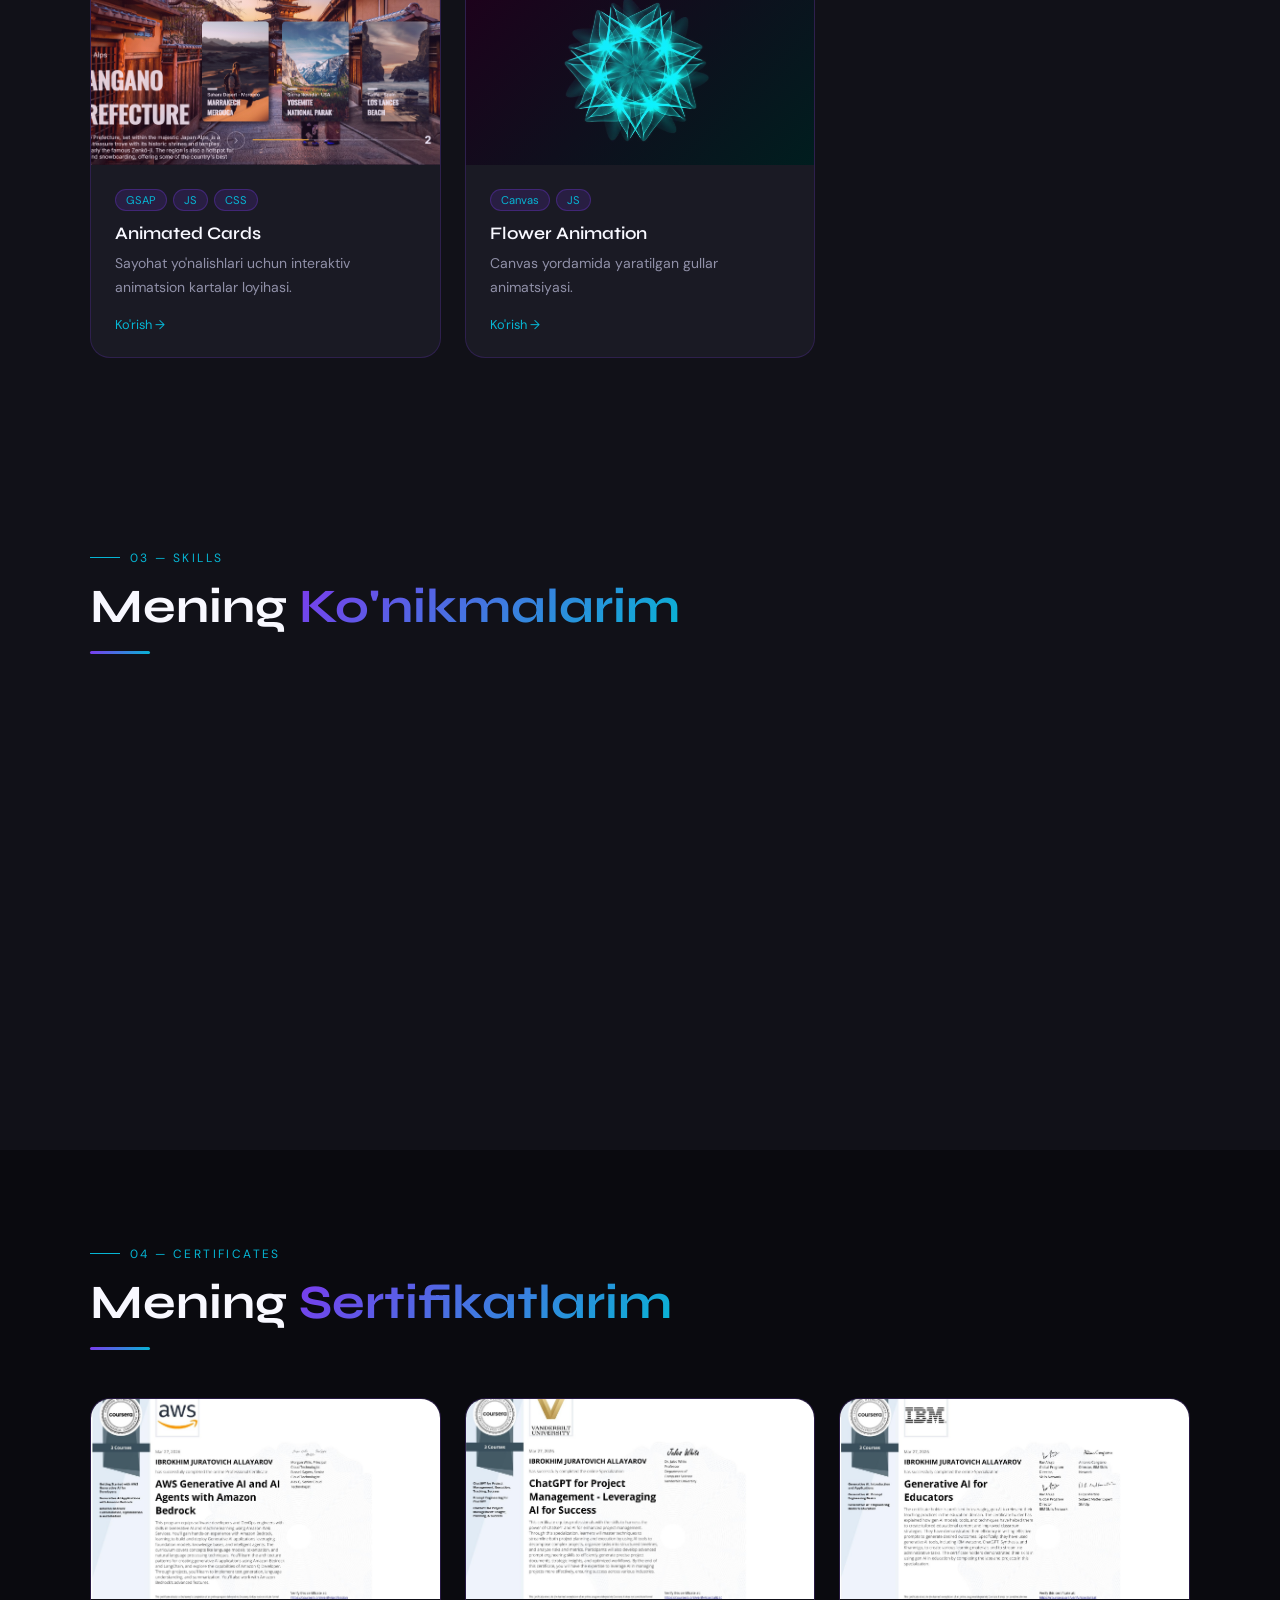
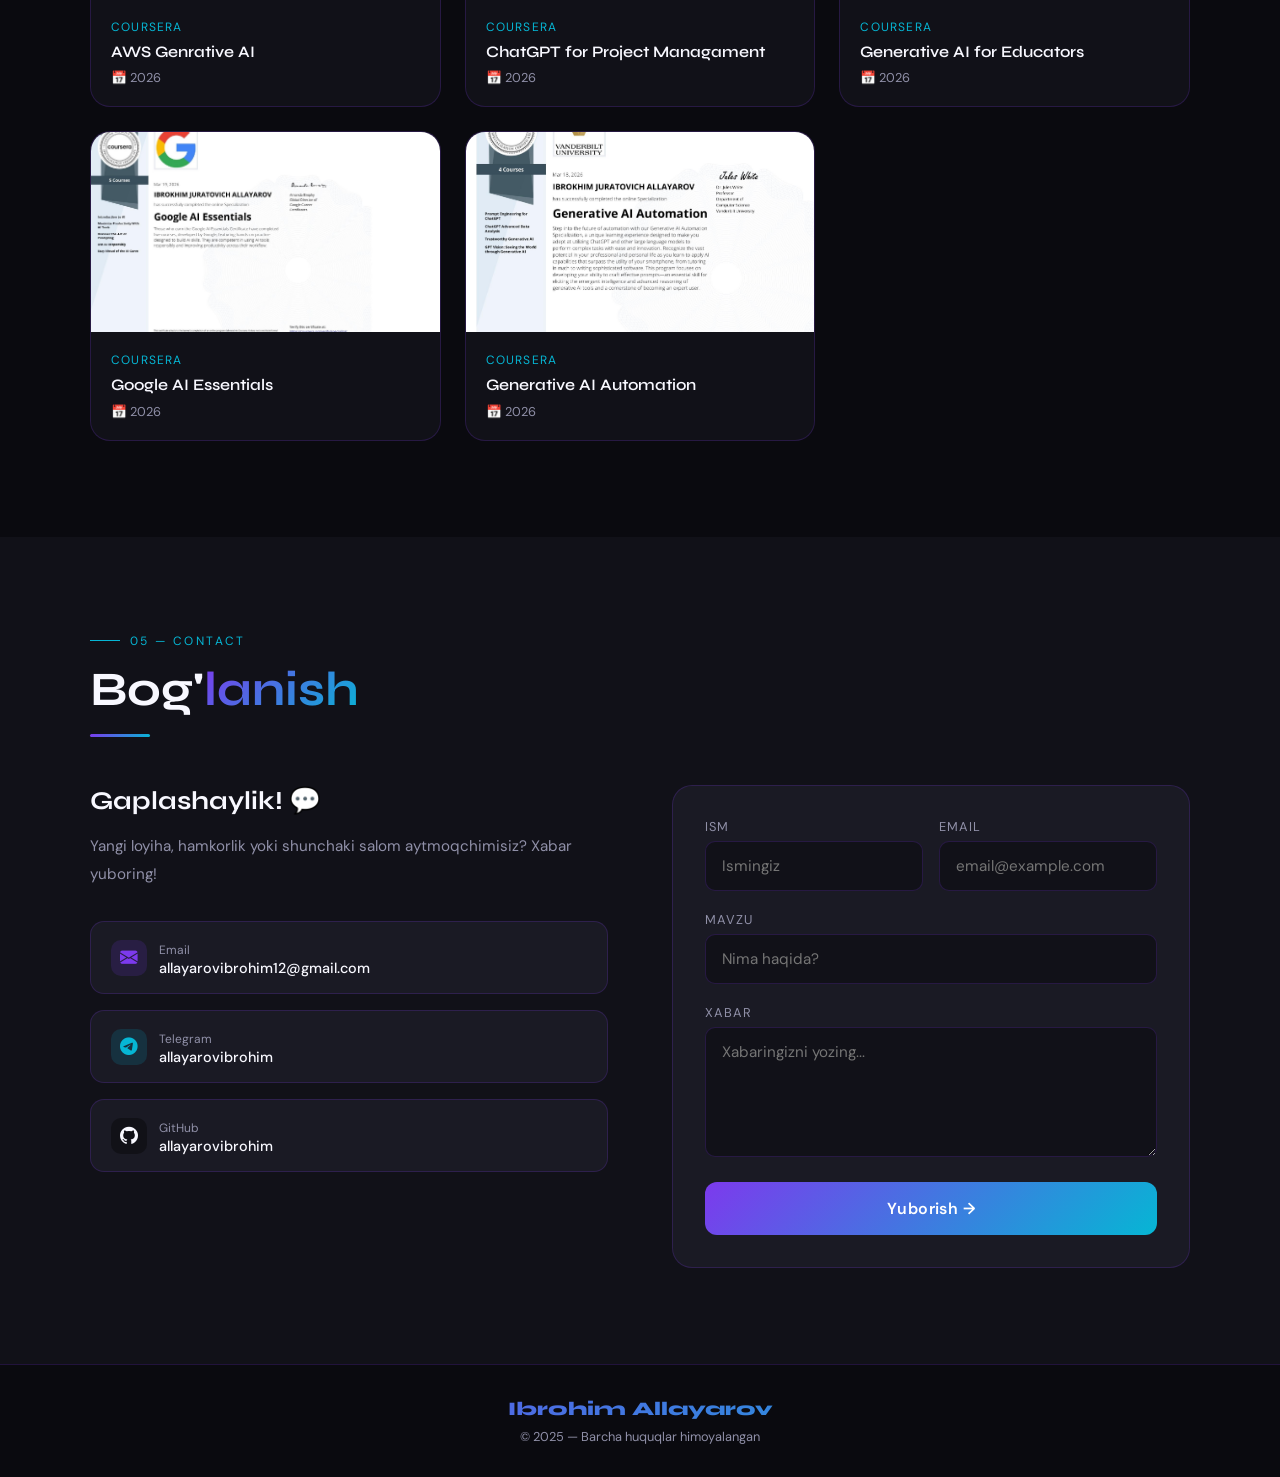
==== commit 10f7d92f: "portfolio" ====
--- a/index.html
+++ b/index.html
@@ -378,7 +378,7 @@
 
             // Ko'nikmalaringiz (Skills)
             skills: [
-                { name: "HTML", pct: 98, img: "image/html.png", desc: "HTML (HyperText Markup Language) — veb-sahifalarning asosiy tuzilmasini yaratish uchun ishlatiladigan standart belgilash tili. U sahifadagi matn, rasm va boshqa elementlarning joylashuvini belgilaydi." },
+                { name: "HTML", pct: 98, img: "image/html.png", desc: "HTML — veb-sahifalarning asosiy tuzilmasini yaratish uchun ishlatiladigan standart belgilash tili. U sahifadagi matn, rasm va boshqa elementlarning joylashuvini belgilaydi." },
                 { name: "CSS", pct: 87, img: "image/css.png", desc: "CSS (Cascading Style Sheets) — HTML elementlarining tashqi ko'rinishini (rangi, shrifti, o'lchami, joylashuvi va h.k.) bezash va boshqarish uchun ishlatiladigan tildir." },
                 { name: "Bootstrap", pct: 85, img: "image/bootstrap.png", desc: "Bootstrap — tezkor va moslashuvchan (responsive) veb-sahifalar yaratish uchun mo'ljallangan eng ommabop CSS freymvorkidir. U tayyor dizayn komponentlarini taqdim etadi." },
                 { name: "TailwindCSS", pct: 80, img: "image/tailwindcss.png", desc: "Tailwind CSS — 'utility-first' yondashuvidagi CSS freymvorki bo'lib, u to'g'ridan-to'g'ri HTML sinflari orqali noyob va moslashuvchan dizaynlarni tez yaratish imkonini beradi." },
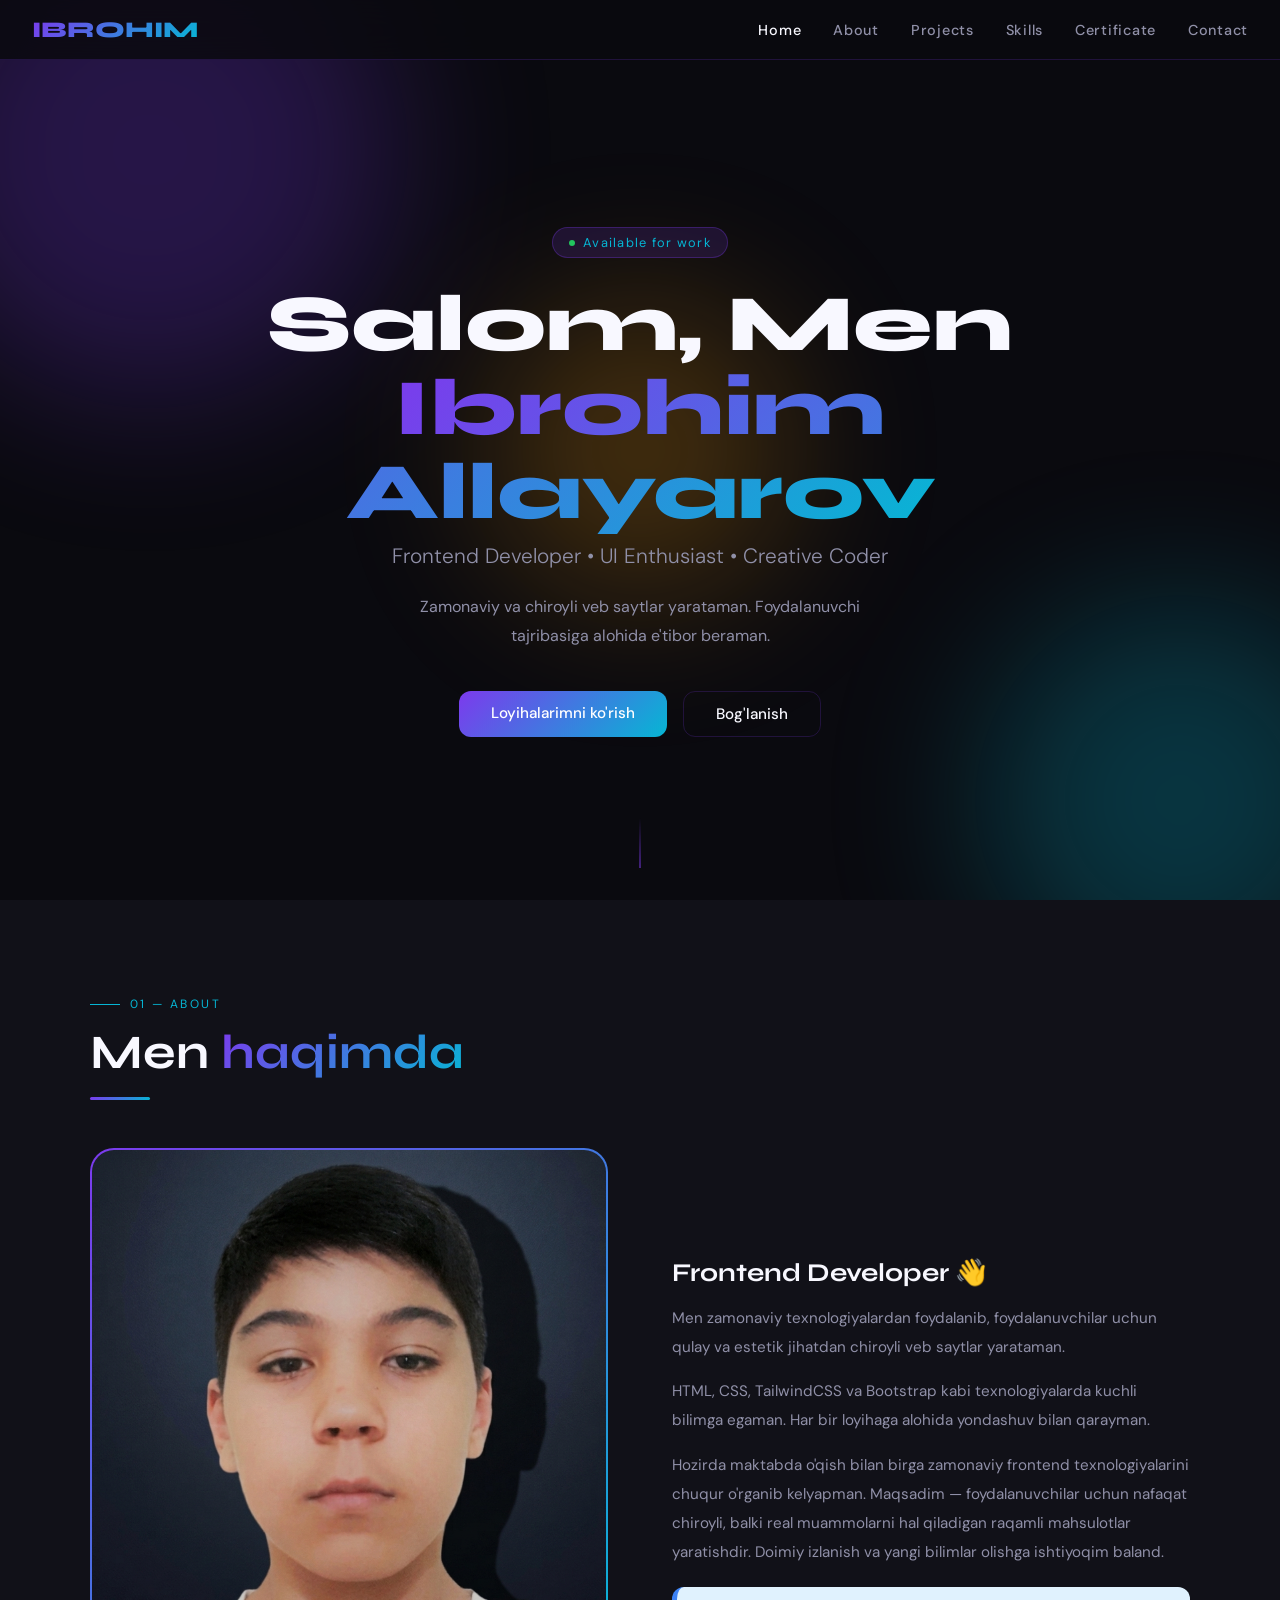
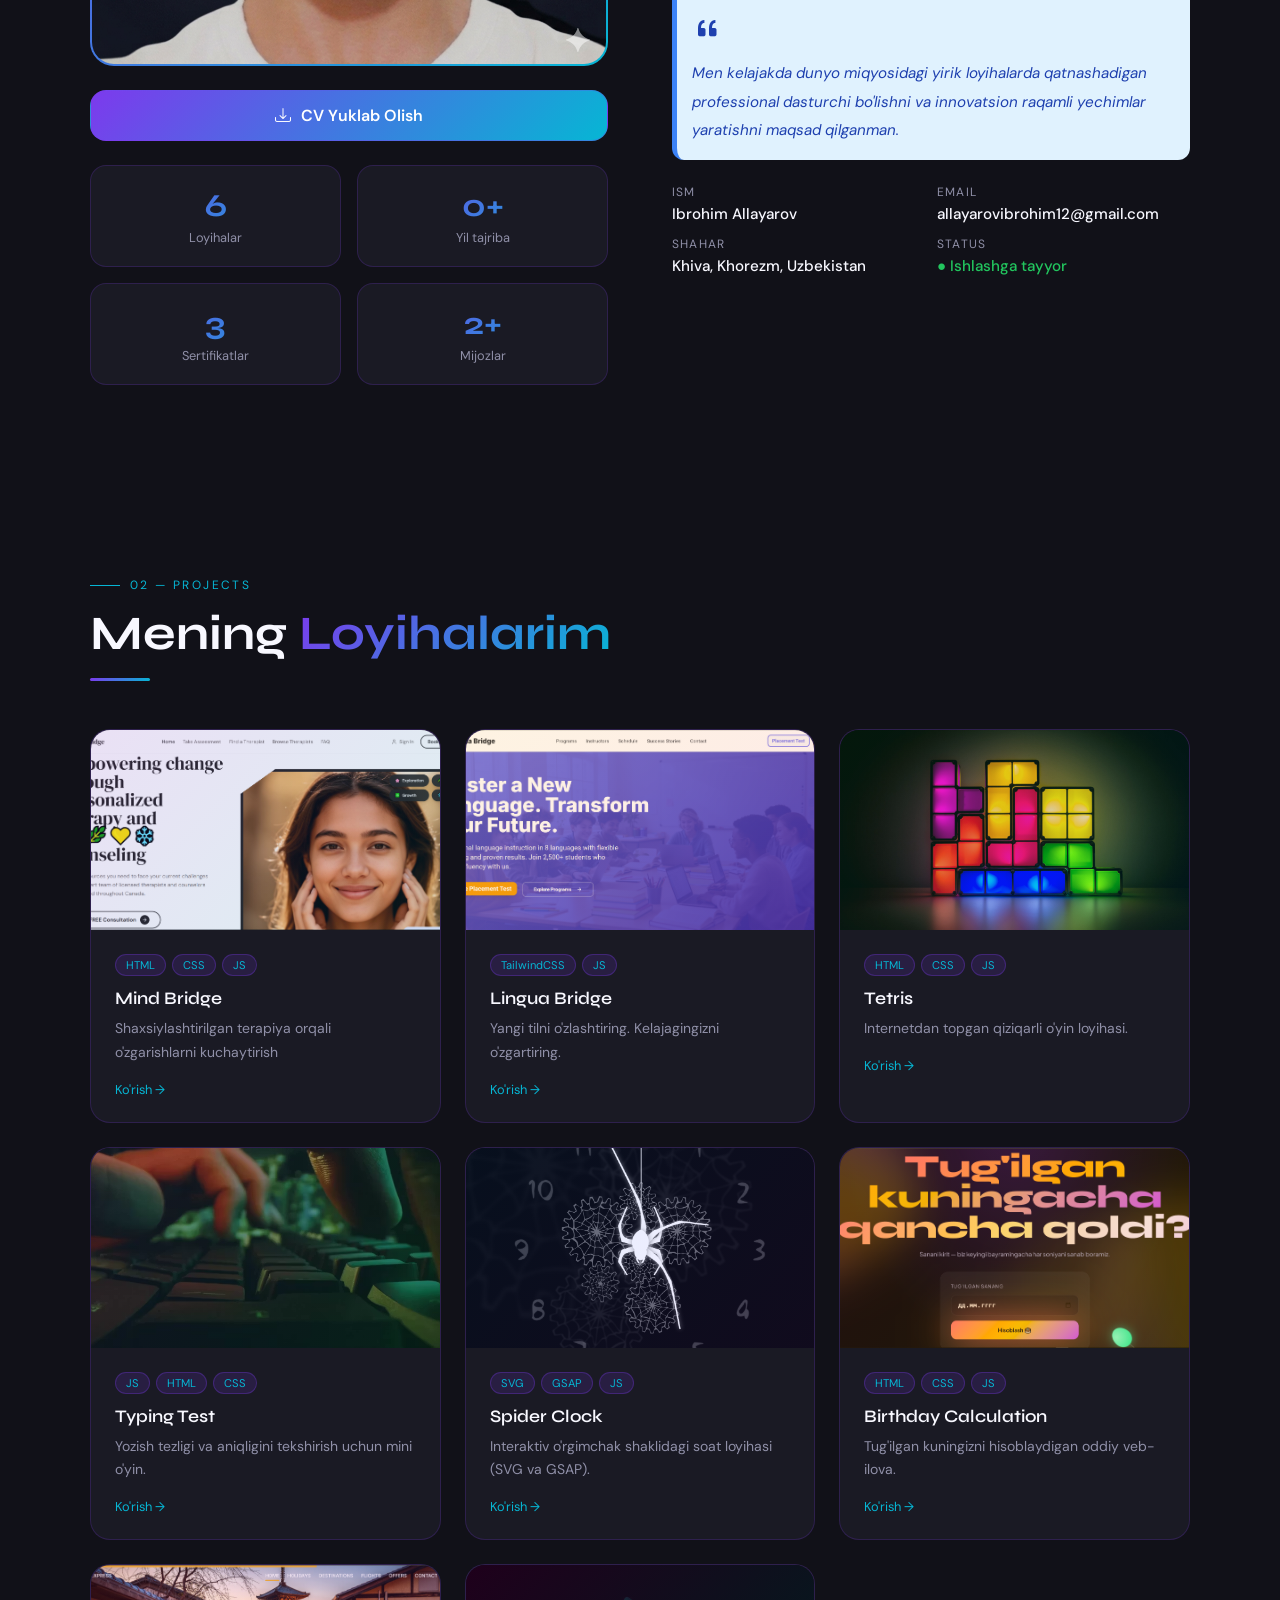
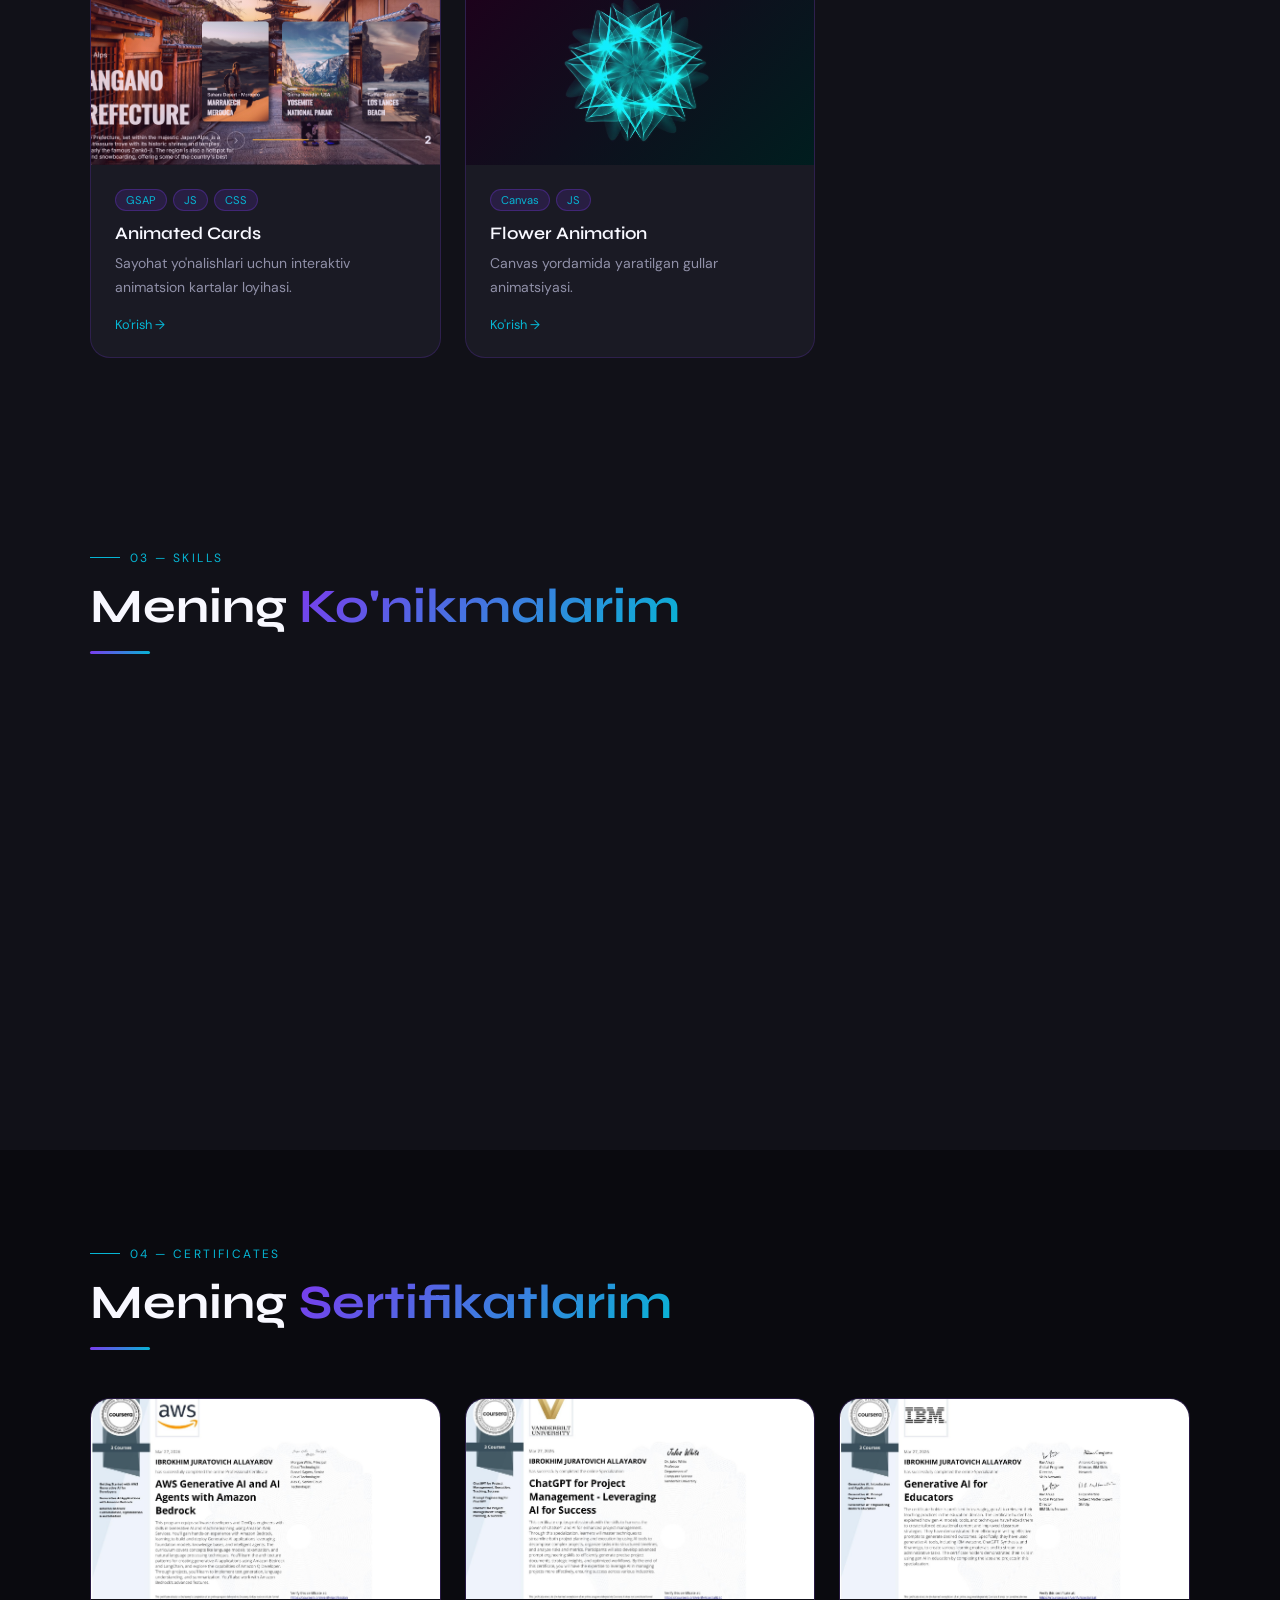
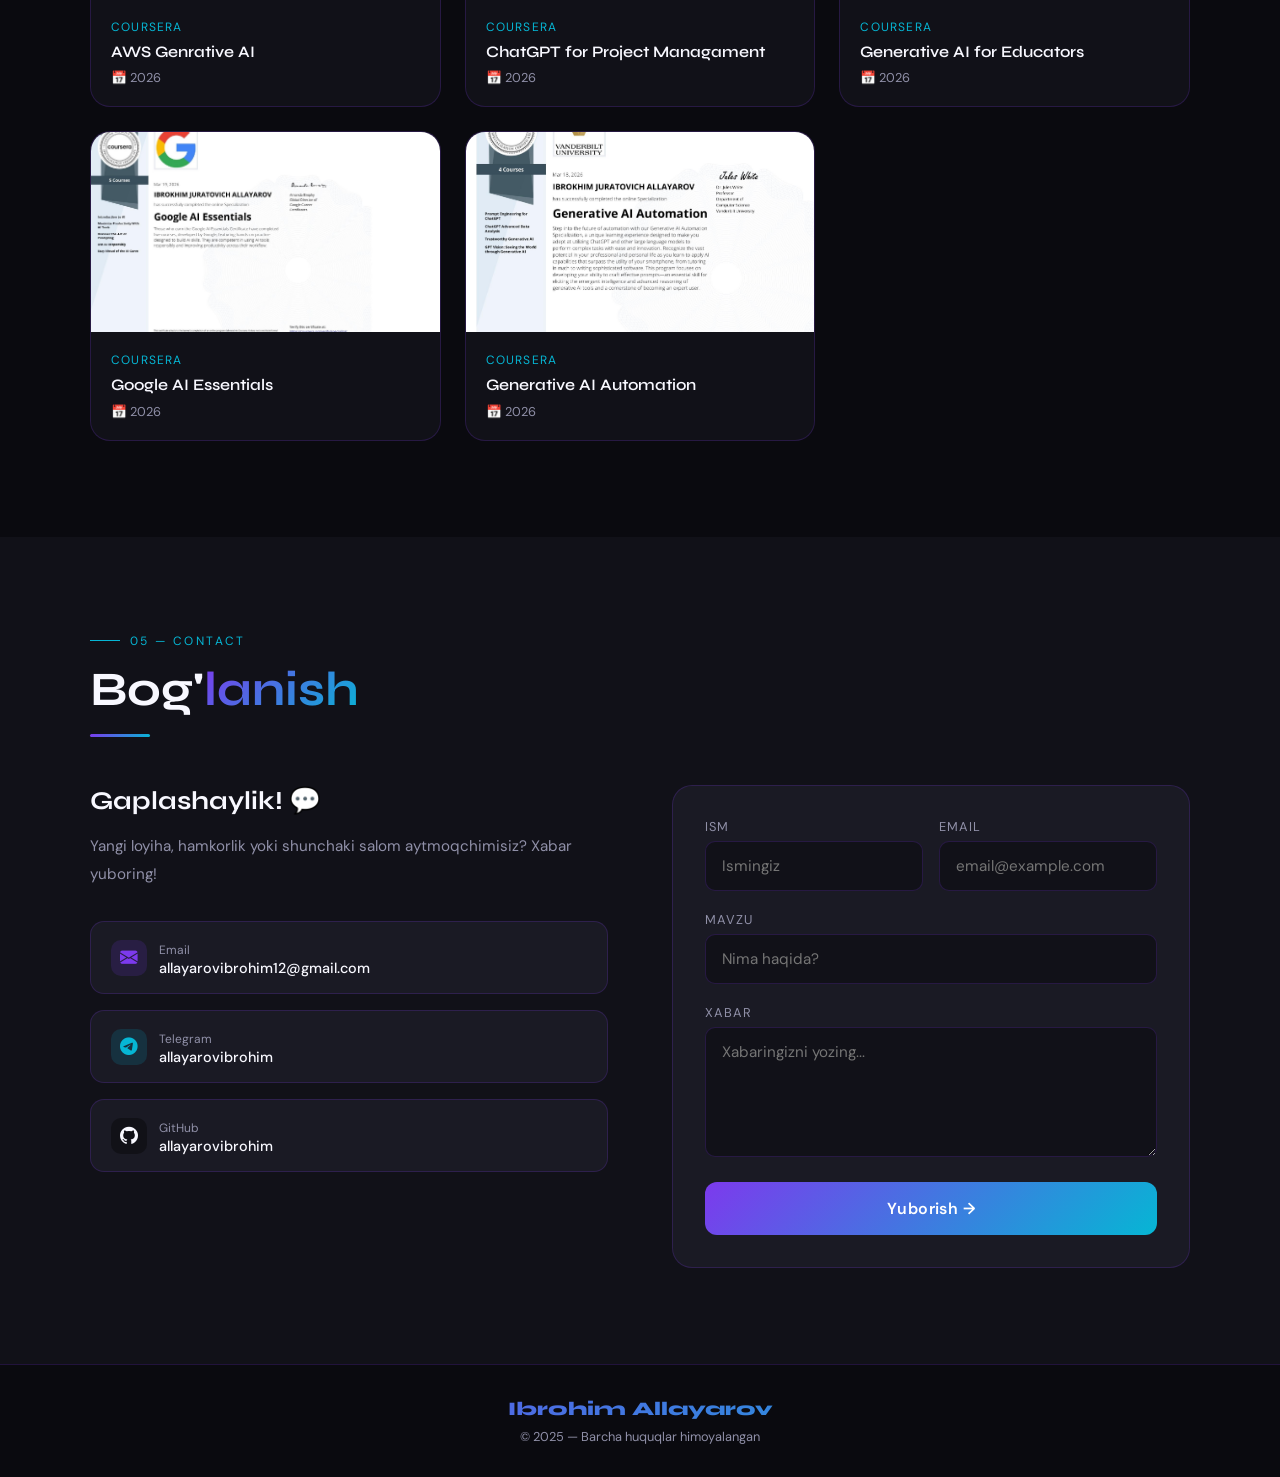
==== commit d3673adc: "portfolio" ====
--- a/index.html
+++ b/index.html
@@ -152,7 +152,7 @@
 
                     <div class="about-img-frame">
                         <div class="about-img-inner">
-                            <img src="image/profile.jpg" alt="" class="about-img">
+                            <img src="image/face.png" alt="" class="about-img">
                         </div>
                     </div>
 
@@ -370,15 +370,15 @@
                 { title: "Lingua Bridge", desc: "Yangi tilni o'zlashtiring. Kelajagingizni o'zgartiring.", tags: ["TailwindCSS", "JS"], link: "https://wordways-bridge.lovable.app", img: "image/linguabridge.png", grad: "linear-gradient(135deg,#F59E0B33,#EF444433)" },
                 { title: "Tetris", desc: "Internetdan topgan qiziqarli o'yin loyihasi.", tags: ["HTML", "CSS", "JS"], link: "tetris.html", img: "image/tetris.png", grad: "linear-gradient(135deg,#22C55E33,#06B6D433)" },
                 { title: "Typing Test", desc: "Yozish tezligi va aniqligini tekshirish uchun mini o'yin.", tags: ["JS", "HTML", "CSS"], link: "typing.html", img: "image/typing.png", grad: "linear-gradient(135deg,#6366F133,#10B98133)" },
-                { title: "Spider Clock", desc: "Interaktiv o'rgimchak shaklidagi soat loyihasi (SVG va GSAP).", tags: ["SVG", "GSAP", "JS"], link: "index2.html", img: "image/clock.png", grad: "linear-gradient(135deg,#3B82F633,#8B5CF633)" },
+                { title: "Spider Clock", desc: "Interaktiv o'rgimchak shaklidagi soat loyihasi (SVG va GSAP).", tags: ["SVG", "GSAP", "JS"], link: "spider-clock.html", img: "image/spider-clock.png", grad: "linear-gradient(135deg,#3B82F633,#8B5CF633)" },
                 { title: "Birthday Calculation", desc: "Tug'ilgan kuningizni hisoblaydigan oddiy veb-ilova.", tags: ["HTML", "CSS", "JS"], link: "https://birthday-calculation.lovable.app/", img: "image/birthday-calculation.png", grad: "linear-gradient(135deg,#FF7F5033,#FFD70033)" },
-                { title: "Animated Cards", desc: "Sayohat yo'nalishlari uchun interaktiv animatsion kartalar loyihasi.", tags: ["GSAP", "JS", "CSS"], link: "index3.html", img: "image/animated-cards.png", grad: "linear-gradient(135deg,#EC489933,#8B5CF633)" },
-                { title: "Flower Animation", desc: "Canvas yordamida yaratilgan gullar animatsiyasi.", tags: ["Canvas", "JS"], link: "index4.html", img: "image/flower-animation.jpg", grad: "linear-gradient(135deg,#FF00E433,#00F5FF33)" },
+                { title: "Animated Cards", desc: "Sayohat yo'nalishlari uchun interaktiv animatsion kartalar loyihasi.", tags: ["GSAP", "JS", "CSS"], link: "animated-cards.html", img: "image/animated-cards.png", grad: "linear-gradient(135deg,#EC489933,#8B5CF633)" },
+                { title: "Flower Animation", desc: "Canvas yordamida yaratilgan gullar animatsiyasi.", tags: ["Canvas", "JS"], link: "flower-animations.html", img: "image/flower-animation.jpg", grad: "linear-gradient(135deg,#FF00E433,#00F5FF33)" },
             ],
 
             // Ko'nikmalaringiz (Skills)
             skills: [
-                { name: "HTML", pct: 98, img: "image/html.png", desc: "HTML — veb-sahifalarning asosiy tuzilmasini yaratish uchun ishlatiladigan standart belgilash tili. U sahifadagi matn, rasm va boshqa elementlarning joylashuvini belgilaydi." },
+                { name: "HTML", pct: 98, img: "image/html.png", desc: "HTML (HyperText Markup Language) — veb-sahifalarning asosiy tuzilmasini yaratish uchun ishlatiladigan standart belgilash tili. U sahifadagi matn, rasm va boshqa elementlarning joylashuvini belgilaydi." },
                 { name: "CSS", pct: 87, img: "image/css.png", desc: "CSS (Cascading Style Sheets) — HTML elementlarining tashqi ko'rinishini (rangi, shrifti, o'lchami, joylashuvi va h.k.) bezash va boshqarish uchun ishlatiladigan tildir." },
                 { name: "Bootstrap", pct: 85, img: "image/bootstrap.png", desc: "Bootstrap — tezkor va moslashuvchan (responsive) veb-sahifalar yaratish uchun mo'ljallangan eng ommabop CSS freymvorkidir. U tayyor dizayn komponentlarini taqdim etadi." },
                 { name: "TailwindCSS", pct: 80, img: "image/tailwindcss.png", desc: "Tailwind CSS — 'utility-first' yondashuvidagi CSS freymvorki bo'lib, u to'g'ridan-to'g'ri HTML sinflari orqali noyob va moslashuvchan dizaynlarni tez yaratish imkonini beradi." },
